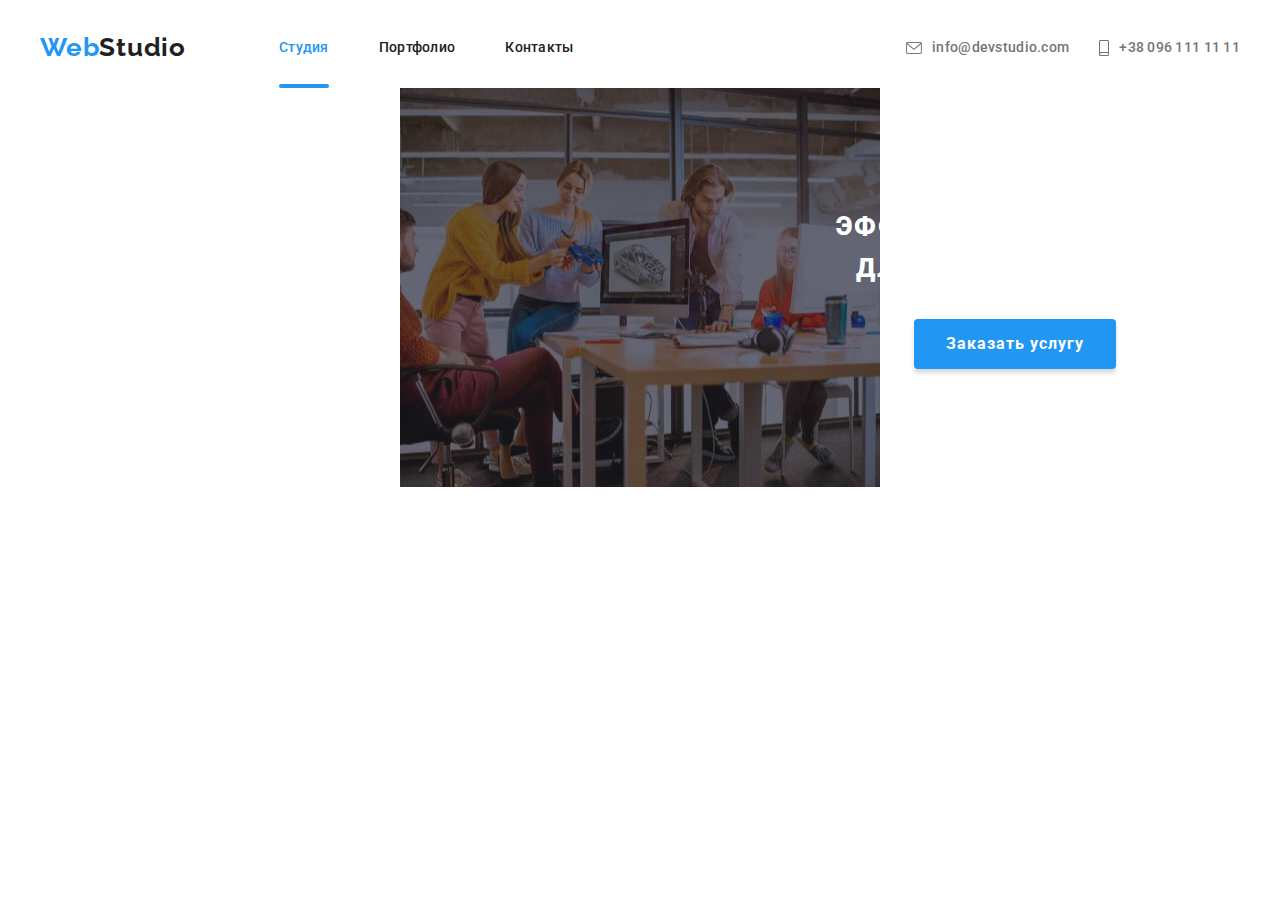
==== index.html @ 730160f0 "Add mobile hero" ====
<!DOCTYPE html>
<html lang="ru">
<head>
    <meta charset="UTF-8">
    <meta http-equiv="X-UA-Compatible" content="IE=edge">
    <meta name="viewport" content="width=device-width, initial-scale=1.0">
    <title>Document</title>
    <link rel="preconnect" href="https://fonts.googleapis.com">
    <link rel="preconnect" href="https://fonts.gstatic.com" crossorigin>
    <link href="https://fonts.googleapis.com/css2?family=Raleway:wght@700&family=Roboto:wght@400;500;700;900&display=swap"
        rel="stylesheet">
    <link rel="stylesheet" href="https://cdnjs.cloudflare.com/ajax/libs/modern-normalize/1.1.0/modern-normalize.min.css"
        integrity="sha512-wpPYUAdjBVSE4KJnH1VR1HeZfpl1ub8YT/NKx4PuQ5NmX2tKuGu6U/JRp5y+Y8XG2tV+wKQpNHVUX03MfMFn9Q=="
        crossorigin="anonymous" referrerpolicy="no-referrer" />
        <link rel="stylesheet" href="./css/main.min.css">
</head>
<body>
    <header class="heading">
        <div class="container heading__container">
            <nav class="navigation">
                <a class="logo heading__logo link" href="">Web<span class="title-logo-color">Studio</span></a>
                <ul class="menu list">
                    <li class="menu__item">
                        <a class="menu__link current link" href="./index.html">Студия</a>
                    </li>
                    <li class="menu__item">
                        <a class="menu__link link" href="./portfolio.html">Портфолио</a>
                    </li>
                    <li class="menu__item">
                        <a class="menu__link link" href="">Контакты</a>
                    </li>
                </ul>
            </nav>
            <button class="mobile-mune-btn" type="button" data-menu-open>
                <svg class="mobile-menu-btn__icon" width="40" height="40">
                    <use href="./images/icons.svg#burger-menu-icon"></use>
                </svg>
            </button>
            <ul class="contact-header list">
                <li class="contact-header__item">
                    <a class="contact-header__link link"
                        href="mailto:info@devstudio.com">
                        <svg class="contact-header__icon-envelope">
                            <use href="./images/icons.svg#envelope"></use>
                        </svg>
                        info@devstudio.com</a></li>
                <li class="contact-header__item">
                    <a class="contact-header__link link" href="tel:+380961111111">
                        <svg class="contact-header__icon-smartphone">
                            <use href="./images/icons.svg#smartphone"></use>
                        </svg>
                        +38 096 111 11 11</a>
                </li>
            </ul>
        </div>
        <div class="mobile-menu" data-menu>
            <div class="container mobile-menu__container">
                <button class="mobile-menu__close-btn" type="button" data-menu-close>
                    <svg class="mobile-menu__close-icon" width="40" height="40">
                        <use href="./images/icons.svg#close-menu-icon"></use>
                    </svg>
                </button>
                <ul class="mobile-navigation list">
                    <li class="mobile-navigation__item">
                        <a class="mobile-navigation__link current link" href="./index.html">Студия</a></li>
                    <li class="mobile-navigation__item">
                        <a class="mobile-navigation__link link" href="./portfolio.html">Портфолио</a></li>
                    <li class="mobile-navigation__item">
                        <a class="mobile-navigation__link link" href="">Контакты</a></li>
                </ul>
                <ul class="mobile-menu-contact list">
                    <li class="mobile-menu-contact__item">
                        <a class="mobile-menu-contact__tel link" href="">+38 096 111 11 11</a></li>
                    <li class="mobile-menu-contact__item">
                        <a class="mobile-menu-contact__mail link" href="">info@devstudio.com</a></li>
                </ul>
                <ul class="mobile-menu-social list">
                    <li class="mobile-menu-social__item">
                        <a class="mobile-menu-social__link link" href="">Instagram</a></li>
                    <li class="mobile-menu-social__item">
                        <a class="mobile-menu-social__link link" href="">Twitter</a></li>
                    <li class="mobile-menu-social__item">
                        <a class="mobile-menu-social__link link" href="">Facebook</a></li>
                    <li class="mobile-menu-social__item">
                        <a class="mobile-menu-social__link link" href="">LinkedIn</a></li>
                </ul>
            </div>
        </div>
    </header>
    <main>
        <section class="hero section">
            <div class="container">
                <h1 class="hero-title">Эффективные решения<br> для вашего бизнеса</h1>
                <button class="modal-btn hero__modal-btn" type="button" data-modal-open>Заказать услугу</button>
            </div>
        </section>
        <!-- <section class="about section">
            <div class="container">
                <ul class="about-list list">
                    <li class="about-list__item">
                        <div class="about-list__container">
                            <svg class="about-list__icon" width="70" height="70">
                            <use href="./images/icons.svg#antenna"></use>
                        </svg>
                    </div>
                        <h3 class="about-list__title">Внимание к деталям</h3>
                        <p class="about-list__description">Идейные соображения, а также начало повседневной работы по формированию
                            позиции.</p>
                    </li>
                    <li class="about-list__item">
                        <div class="about-list__container">
                            <svg class="about-list__icon" width="70" height="70">
                                <use href="./images/icons.svg#clock"></use>
                            </svg>
                        </div>
                        <h3 class="about-list__title">Пунктуальность</h3>
                        <p class="about-list__description">Задача организации, в особенности же рамки и место обучения кадров влечет за
                            собой.</p>
                    </li>
                    <li class="about-list__item">
                        <div class="about-list__container">
                            <svg class="about-list__icon" width="70" height="70">
                                <use href="./images/icons.svg#diagram"></use>
                            </svg>
                        </div>
                        <h3 class="about-list__title">Планирование</h3>
                        <p class="about-list__description">Равным образом консультация с широким активом в значительной степени
                            обуславливает.</p>
                    </li>
                    <li class="about-list__item">
                        <div class="about-list__container">
                            <svg class="about-list__icon" width="70" height="70">
                            <use href="./images/icons.svg#astronaut"></use>
                        </svg>
                    </div>
                        <h3 class="about-list__title">Современные технологии</h3>
                        <p class="about-list__description">Значимость этих проблем настолько очевидна, что реализация плановых заданий.
                        </p>
                    </li>
                </ul>
            </div>
        </section> -->
        <!-- <section class="specificity section">
            <div class="container">
                <h2 class="specificity-title">Чем мы занимаемся</h2>
                <ul class="specificity-list list">
                    <li class="specificity-card"><img class="specificity-photo" src="./images/work-img-1.jpg"
                            alt="Сотрудник печатает на клавиатуре" width="370" height="294">
                        <p class="specificity-description">Десктопные приложения</p>
                        </li>
                    <li class="specificity-card"><img class="specificity-photo" src="./images/work-img-2.jpg"
                            alt="Сотрудник работает на ноутбуке" width="370" height="294">
                        <p class="specificity-description">Десктопные приложения</p>
                        </li>
                    <li class="specificity-card"><img class="specificity-photo" src="./images/work-img-3.jpg"
                            alt="Сотрудник работает на планшете" width="370" height="294">
                        <p class="specificity-description">Десктопные приложения</p>
                        </li>
                </ul>
            </div>
        </section> -->
        <!-- <section class="team section">
            <div class="container">
                <h2 class="team-title">Наша команда</h2>
                <ul class="team-list list">
                    <li class="team-card">
                        <img class="team-list-photo" src="./images/worker-img-1.jpg" alt="Фото продукт-дизайнера" width="270"
                            height="260">
                        <div class="team-card-wrapper">
                            <h3 class="team-list-worker">Игорь Демьяненко</h3>
                            <p class="team-list-position" lang="en">Product Designer</p>
                            <ul class="social-list list">
                                <li class="social-item">
                                    <a class="social-list-link social-icons" href="">
                                        <svg width="20" height="20">
                                            <use href="./images/icons.svg#instagram"></use>
                                        </svg>
                                    </a>
                                </li>
                                <li class="social-item">
                                    <a class="social-list-link social-icons" href="">
                                        <svg width="20" height="20">
                                            <use href="./images/icons.svg#twitter"></use>
                                        </svg>
                                    </a>
                                </li>
                                <li class="social-item">
                                    <a class="social-list-link social-icons" href="">
                                        <svg width="20" height="20">
                                            <use href="./images/icons.svg#facebook"></use>
                                        </svg>
                                    </a>
                                </li>
                                <li class="social-item">
                                    <a class="social-list-link social-icons" href="">
                                        <svg width="20" height="20">
                                            <use href="./images/icons.svg#linkedin"></use>
                                        </svg>
                                    </a>
                                </li>
                            </ul>
                        </div>
                    </li>
                    <li class="team-card">
                        <img class="team-list-photo" src="./images/worker-img-2.jpg" alt="Фото фронтент-разработчика" width="270"
                            height="260">
                        <div class="team-card-wrapper">
                            <h3 class="team-list-worker">Ольга Репина</h3>
                            <p class="team-list-position" lang="en">Frontend Developer</p>
                            <ul class="social-list list">
                                <li class="social-item">
                                    <a class="social-list-link social-icons" href="">
                                        <svg width="20" height="20">
                                            <use href="./images/icons.svg#instagram"></use>
                                        </svg>
                                    </a>
                                </li>
                                <li class="social-item">
                                    <a class="social-list-link social-icons" href="">
                                        <svg width="20" height="20">
                                            <use href="./images/icons.svg#twitter"></use>
                                        </svg>
                                    </a>
                                </li>
                                <li class="social-item">
                                    <a class="social-list-link social-icons" href="">
                                        <svg width="20" height="20">
                                            <use href="./images/icons.svg#facebook"></use>
                                        </svg>
                                    </a>
                                </li>
                                <li class="social-item">
                                    <a class="social-list-link social-icons" href="">
                                        <svg width="20" height="20">
                                            <use href="./images/icons.svg#linkedin"></use>
                                        </svg>
                                    </a>
                                </li>
                            </ul>
                        </div>
                    </li>
                    <li class="team-card">
                        <img class="team-list-photo" src="./images/worker-img-3.jpg" alt="Фото маркетолога" width="270" height="260">
                        <div class="team-card-wrapper">
                            <h3 class="team-list-worker">Николай Тарасов</h3>
                            <p class="team-list-position" lang="en">Marketing</p>
                            <ul class="social-list list">
                                <li class="social-item">
                                    <a class="social-list-link social-icons" href="">
                                        <svg width="20" height="20">
                                            <use href="./images/icons.svg#instagram"></use>
                                        </svg>
                                    </a>
                                </li>
                                <li class="social-item">
                                    <a class="social-list-link social-icons" href="">
                                        <svg width="20" height="20">
                                            <use href="./images/icons.svg#twitter"></use>
                                        </svg>
                                    </a>
                                </li>
                                <li class="social-item">
                                    <a class="social-list-link social-icons" href="">
                                        <svg width="20" height="20">
                                            <use href="./images/icons.svg#facebook"></use>
                                        </svg>
                                    </a>
                                </li>
                                <li class="social-item">
                                    <a class="social-list-link social-icons" href="">
                                        <svg width="20" height="20">
                                            <use href="./images/icons.svg#linkedin"></use>
                                        </svg>
                                    </a>
                                </li>
                            </ul>
                        </div>
                    </li>
                    <li class="team-card">
                        <img class="team-list-photo" src="./images/worker-img-4.jpg" alt="Фото дизайнера" width="270" height="260">
                        <div class="team-card-wrapper">
                            <h3 class="team-list-worker">Михаил Ермаков</h3>
                            <p class="team-list-position" lang="en">UI Designer</p>
                            <ul class="social-list list">
                                <li class="social-item">
                                    <a class="social-list-link social-icons" href="">
                                        <svg width="20" height="20">
                                            <use href="./images/icons.svg#instagram"></use>
                                        </svg>
                                    </a>
                                </li>
                                <li class="social-item">
                                    <a class="social-list-link social-icons" href="">
                                        <svg width="20" height="20">
                                            <use href="./images/icons.svg#twitter"></use>
                                        </svg>
                                    </a>
                                </li>
                                <li class="social-item">
                                    <a class="social-list-link social-icons" href="">
                                        <svg width="20" height="20">
                                            <use href="./images/icons.svg#facebook"></use>
                                        </svg>
                                    </a>
                                </li>
                                <li class="social-item">
                                    <a class="social-list-link social-icons" href="">
                                        <svg width="20" height="20">
                                            <use href="./images/icons.svg#linkedin"></use>
                                        </svg>
                                    </a>
                                </li>
                            </ul>
                        </div>
                    </li>
                </ul>                           
            </div>
        </section> -->
        <!-- <section class="clients section">
            <div class="container">
                <h2 class="clients-title">Постоянные клиенты</h2>
                <ul class="clients-list list">
                    <li class="clients-item">
                        <a class="clients-list-link" href="">
                            <svg width="106" height="60">
                                <use href="./images/icons.svg#logo-1"></use>
                            </svg>
                        </a>
                    </li>
                    <li class="clients-item">
                        <a class="clients-list-link" href="">
                            <svg width="106" height="60">
                                <use href="./images/icons.svg#logo-2"></use>
                            </svg>
                        </a>
                    </li>
                    <li class="clients-item">
                        <a class="clients-list-link" href="">
                            <svg width="106" height="60">
                                <use href="./images/icons.svg#logo-3"></use>
                            </svg>
                        </a>
                    </li>
                    <li class="clients-item">
                        <a class="clients-list-link" href="">
                            <svg width="106" height="60">
                                <use href="./images/icons.svg#logo-4"></use>
                            </svg>
                        </a>
                    </li>
                    <li class="clients-item">
                        <a class="clients-list-link" href="">
                            <svg width="106" height="60">
                                <use href="./images/icons.svg#logo-5"></use>
                            </svg>
                        </a>
                    </li>
                    <li class="clients-item">
                        <a class="clients-list-link" href="">
                            <svg width="106" height="60">
                                <use href="./images/icons.svg#logo-6"></use>
                            </svg>
                        </a>
                    </li>
                </ul>
            </div>
        </section> -->
    </main>
    <!-- <footer class="bottom">
        <div class="container-bottom container">
            <div class="container-left">
                <a class="bottom-logo logo link" href="">Web<span class="bottom-logo-color">Studio</span></a>
                <address class="bottom-contact">
                    <ul class="bottom-contact-list list">
                        <li class="bottom-contact-item">
                            <a class="bottom-contact-list-address link" href="">г. Киев, пр-т Леси Украинки, 26</a>
                        </li>
                        <li class="bottom-contact-item">
                            <a class="bottom-contact-list-link link" href="mailto:info@example.com">info@example.com</a>
                        </li>
                        <li class="bottom-contact-item">
                            <a class="bottom-contact-list-link link" href="tel:+380991111111">+38 099 111 11 11</a>
                        </li>
                    </ul>
                </address>
            </div>
            <div class="container-join">
                <p class="bottom-title">присоединяйтесь</p>
                <ul class="bottom-social-list list">
                    <li class="bottom-social-item">
                        <a class="bottom-social-list-link social-icons" href="">
                            <svg width="20" height="20">
                                <use href="./images/icons.svg#instagram"></use>
                            </svg>
                        </a>
                    </li>
                    <li class="bottom-social-item">
                        <a class="bottom-social-list-link social-icons" href="">
                            <svg width="20" height="20">
                                <use href="./images/icons.svg#twitter"></use>
                            </svg>
                        </a>
                    </li>
                    <li class="bottom-social-item">
                        <a class="bottom-social-list-link social-icons" href="">
                            <svg width="20" height="20">
                                <use href="./images/icons.svg#facebook"></use>
                            </svg>
                        </a>
                    </li>
                    <li class="bottom-social-item">
                        <a class="bottom-social-list-link social-icons" href="">
                            <svg width="20" height="20">
                                <use href="./images/icons.svg#linkedin"></use>
                            </svg>
                        </a>
                    </li>
                </ul>
            </div>
            <form class="subscription-form">
                <p class="subscription-title">подпишитесь на рассылку</p>
                <div class="subscription-container">
                    <label for="mail">
                        <input class="subscription-form-input" name="email" placeholder="E-mail" type="email" id="mail">
                    </label>
                    <button class="subscription-form-submit modal-btn" type="submit">Подписаться
                        <svg class="subscription-form-icon" width="24" height="24">
                            <use href="./images/icons.svg#icon-send"></use>
                        </svg>
                    </button>
                </div>
            </form>
        </div>
    </footer> -->
    <div class="backdrop is-hidden" data-modal>
        <div class="modal">
            <button type="button" class="modal-close-btn" data-modal-close>
                <svg class="modal-close-icon" width="18" height="18">
                    <use href="./images/icons.svg#close-icon"></use>
                </svg>
            </button>
            <form class="contact-form">
                <b class="contact-form-title">Оставьте свои данные, мы вам перезвоним</b>
                <label class="contact-form-field" for="name">Имя</label>
                <div class="contact-form-inpunt-wrapper">
                    <input name="user_name" class="contact-form-inpunt" id="name" type="text">
                    <svg class="contact-form-icon" width="18" height="18">
                        <use href="./images/icons.svg#icon-person"></use>
                    </svg>
                </div>
                <label class="contact-form-field" for="tel">Телефон</label>
                <div class="contact-form-inpunt-wrapper">
                    <input name="user_phone" class="contact-form-inpunt" type="tel" id="tel">
                    <svg class="contact-form-icon" width="18" height="18">
                        <use href="./images/icons.svg#icon-phone"></use>
                    </svg>
                </div>
                <label class="contact-form-field" for="user-mail">Почта</label>
                <div class="contact-form-inpunt-wrapper">
                    <input name="mail" class="contact-form-inpunt" type="email" id="user-mail">
                    <svg class="contact-form-icon" width="18" height="18">
                        <use href="./images/icons.svg#icon-email"></use>
                    </svg>
                </div>
                <label class="contact-form-field" for="message">Комментарий</label>
                <textarea name="user_message" class="contact-form-message" id="message" placeholder="Введите текст"></textarea>
                <div class="contact-form-checkbox-wrapper">
                    <input name="accept-policy" class="contact-form-checkbox" id="checkbox-policy" type="checkbox" required>
                    <label class="contact-form-checkbox-label" for="checkbox-policy">Соглашаюсь с рассылкой и принимаю&nbsp;
                        <a class="contact-form-policy " href="">Условия договора</a>
                    </label>
                </div>
                <button class="contact-form-submit modal-btn" type="submit">Отправить</button>
            </form>
        </div>
    </div>
    <script src="./js/modal.js"></script>
    <script src="./js/menu.js"></script>
</body>
</html>
---- css/main.min.css ----
:root{--primary-font-family: "Roboto", sans-serif;--secondary-font-family: "Raleway", sans-serif;--primary-accent-color: #2196f3;--primary-text-color: #212121;--secondary-text-color: #757575;--primary-background-color: #2f303a;--secondary-background-color: #f5f4fa;--secondary-accent-color: #ffffff;--primery-icon-coplor: #afb1b8}.visually-hidden{position:absolute;width:1px;height:1px;margin:-1px;border:0;padding:0;white-space:nowrap;clip-path:inset(100%);clip:rect(0 0 0 0);overflow:hidden}body{font-family:var(--primary-font-family);color:var(--primary-text-color)}h1,h2,h3,p{margin-top:0;margin-bottom:0}ul{margin-top:0;margin-bottom:0;padding-left:0}img{display:block;max-width:100%;height:auto}.list{list-style:none}.link{text-decoration:none}.container{padding-left:15px;padding-right:15px}@media screen and (min-width: 480px){.container{width:480px;margin-left:auto;margin-right:auto}}@media screen and (min-width: 768px){.container{width:768px}}@media screen and (min-width: 1200px){.container{width:1200px}}.logo{font-family:var(--secondary-font-family);font-weight:700;letter-spacing:0.03em;color:var(--primary-accent-color)}.menu__link.current{color:var(--primary-accent-color)}.menu__link.current::after{position:absolute;left:0;bottom:0;content:"";width:100%;height:4px;background-color:var(--primary-accent-color);border-radius:2px}.modal-btn{min-width:200px;font-family:inherit;font-weight:700;font-size:16px;line-height:1.87;letter-spacing:0.06em;color:var(--secondary-accent-color);background:var(--primary-accent-color);box-shadow:0px 4px 4px rgba(0,0,0,0.15);border-radius:4px;border:none;cursor:pointer;transition:background 250ms cubic-bezier(0.4, 0, 0.2, 1)}.modal-btn:hover,.modal-btn:focus{background:#188ce8}.social-icons{display:flex;align-items:center;justify-content:center;width:44px;height:44px;border-radius:50%}.backdrop{position:fixed;top:0;left:0;width:100vw;height:100vh;background-color:rgba(0,0,0,0.2);transition:opacity 250ms cubic-bezier(0.4, 0, 0.2, 1),visibility 250ms cubic-bezier(0.4, 0, 0.2, 1)}.backdrop.is-hidden{opacity:0;visibility:hidden;pointer-events:none}.modal{position:absolute;top:50%;left:50%;transform:translate(-50%, -50%);width:528px;height:581px;background-color:var(--secondary-accent-color)}.modal-close-btn{position:absolute;top:8px;right:8px;display:flex;justify-content:center;align-items:center;width:30px;height:30px;border-radius:50%;border:1px solid rgba(0,0,0,0.1);background-color:transparent;padding:0;cursor:pointer;transition:fill 250ms cubic-bezier(0.4, 0, 0.2, 1)}.modal-close-btn:hover,.modal-close-btn:focus{fill:var(--primary-accent-color)}.modal{padding:40px}.contact-form{display:flex;flex-direction:column}.contact-form-title{margin-bottom:12px;font-weight:700;font-size:20px;line-height:1.15;text-align:center;letter-spacing:0.03em}.contact-form-field{margin-bottom:4px;font-size:12px;line-height:1.17;letter-spacing:0.01em;color:var(--secondary-text-color)}.contact-form-inpunt-wrapper{position:relative;margin-bottom:10px}.contact-form-inpunt{height:40px;width:100%;padding:12px 16px 12px 42px;border:1px solid rgba(33,33,33,0.2);border-radius:4px;transition:border-color 250ms cubic-bezier(0.4, 0, 0.2, 1)}.contact-form-inpunt:focus{outline:none;border-color:var(--primary-accent-color)}.contact-form-icon{position:absolute;top:50%;left:12px;transform:translateY(-50%);transition:fill 250ms cubic-bezier(0.4, 0, 0.2, 1)}.contact-form-inpunt:focus+.contact-form-icon{fill:var(--primary-accent-color)}.contact-form-message{width:100%;height:120px;padding:12px 16px;margin-bottom:20px;border:1px solid rgba(33,33,33,0.2);border-radius:4px;resize:none;transition:border-color 250ms cubic-bezier(0.4, 0, 0.2, 1)}.contact-form-message:focus{outline:none;border-color:var(--primary-accent-color)}.contact-form-message::placeholder{font-weight:400;font-size:14px;line-height:1.14;letter-spacing:0.01em;color:rgba(117,117,117,0.5)}.contact-form-checkbox{position:absolute;width:1px;height:1px;margin:-1px;border:0;padding:0;white-space:nowrap;clip-path:inset(100%);clip:rect(0 0 0 0);overflow:hidden}.contact-form-checkbox-label{display:flex;align-items:center;justify-content:center;font-weight:400;font-size:14px;line-height:1.71;letter-spacing:0.03em;color:var(--secondary-text-color);cursor:pointer}.contact-form-checkbox-label::before{display:inline-block;content:'';width:16px;height:15px;border:2px solid var(--primary-text-color);border-radius:2px;margin-right:8px;cursor:pointer}.contact-form-checkbox:checked+.contact-form-checkbox-label::before{background-image:url("../images/icon-check.svg");background-color:var(--primary-accent-color);background-size:contain;border:2px solid var(--primary-accent-color)}.contact-form-checkbox:focus+.contact-form-checkbox-label::before{outline:1px solid var(--primary-text-color)}.contact-form-checkbox-wrapper{margin-bottom:30px}.contact-form-submit{padding:10px 56px;margin:0 auto}.contact-form-policy{color:var(--primary-accent-color)}@media screen and (max-width: 767px){.mobile-menu{position:absolute;top:0;left:0;background-color:#FFFFFF;width:100%;height:100vh;overflow:auto;opacity:0;visibility:hidden;pointer-events:none;transition:opacity 250ms cubic-bezier(0.4, 0, 0.2, 1),visibility 250ms cubic-bezier(0.4, 0, 0.2, 1)}.mobile-menu.is-open{opacity:1;visibility:visible;pointer-events:auto}.mobile-menu__container{position:relative;display:flex;flex-direction:column;height:100vh;padding-top:48px;padding-bottom:48px;padding-left:40px}.mobile-menu__close-btn{position:absolute;top:10px;right:15px;background-color:transparent;border:none;padding:0;line-height:0;fill:#000000;transition:fill 250ms cubic-bezier(0.4, 0, 0.2, 1)}.mobile-menu__close-btn:hover,.mobile-menu__close-btn:focus{fill:var(--primary-accent-color)}.mobile-navigation{margin-bottom:auto}.mobile-navigation__item:not(:last-child){margin-bottom:32px}.mobile-navigation__link{font-weight:500;font-size:40px;line-height:1.18;letter-spacing:0.02em;color:var(--primary-text-color);transition:color 250ms cubic-bezier(0.4, 0, 0.2, 1)}.mobile-navigation__link.current{color:var(--primary-accent-color)}.mobile-menu-contact{margin-bottom:64px}.mobile-menu-contact__item:not(:last-child){margin-bottom:32px}.mobile-menu-contact__tel{font-weight:500;font-size:34px;line-height:1.18;letter-spacing:0.02em;color:var(--secondary-text-color);transition:color 250ms cubic-bezier(0.4, 0, 0.2, 1);color:var(--primary-accent-color)}.mobile-menu-contact__mail{font-weight:500;font-size:24px;line-height:1.17;letter-spacing:0.02em;color:var(--secondary-text-color);transition:color 250ms cubic-bezier(0.4, 0, 0.2, 1)}.mobile-menu-social{display:flex;flex-wrap:wrap}.mobile-menu-social__item:not(:last-child){padding-right:10px;border-right:1px solid rgba(33,33,33,0.2)}.mobile-menu-social__item:not(:first-child){padding-left:10px}.mobile-menu-social__link{font-weight:500;font-size:18px;line-height:1.2;letter-spacing:0.02em;color:var(--primary-accent-color)}}.heading__logo{display:block;padding-top:16px;padding-bottom:16px;font-size:24px;line-height:1.17}.title-logo-color{color:var(--primary-text-color)}@media screen and (max-width: 767px){.heading{position:relative}.heading__container{display:flex;justify-content:space-between;align-items:center}.menu{display:none}.contact-header{display:none}.mobile-mune-btn{background-color:transparent;border:none;padding:0;line-height:0;fill:#000000;transition:fill 250ms cubic-bezier(0.4, 0, 0.2, 1)}.mobile-mune-btn:hover,.mobile-mune-btn:focus{fill:var(--primary-accent-color)}}@media screen and (min-width: 768px){.mobile-mune-btn{display:none}.mobile-menu{display:none}.heading__logo{padding-top:26px;padding-bottom:26px;margin-right:88px}.heading__container{display:flex;align-items:center}.navigation{display:flex;margin-right:auto}.menu{display:flex;align-items:center}.menu__item:not(:last-child){margin-right:50px}.menu__link{display:block;position:relative;padding-top:32px;padding-bottom:32px;font-weight:500;font-size:14px;line-height:1.14;letter-spacing:0.02em;color:var(--primary-text-color);transition:color 250ms cubic-bezier(0.4, 0, 0.2, 1)}.contact-header__link{display:flex;align-items:center;font-weight:500;font-size:12px;line-height:1.17;letter-spacing:0.02em;color:var(--secondary-text-color);transition:color 250ms cubic-bezier(0.4, 0, 0.2, 1)}.contact-header__icon-envelope{width:14px;height:10px;fill:currentColor;margin-right:8px}.contact-header__icon-smartphone{width:10px;height:14px;fill:currentColor;margin-right:8px}}@media screen and (min-width: 768px) and (max-width: 1199px){.contact-header__item:not(:last-child){margin-bottom:10px}}@media screen and (min-width: 1200px){.heading__logo{padding-top:24px;padding-bottom:24px;margin-right:93px;font-size:26px;line-height:1.19}.menu__link:focus,.menu__link:hover{color:var(--primary-accent-color)}.contact-header{display:flex}.contact-header__item:not(:last-child){margin-right:30px}.contact-header__link{font-weight:500;font-size:14px;line-height:1.14;letter-spacing:0.02em;color:var(--secondary-text-color);transition:color 250ms cubic-bezier(0.4, 0, 0.2, 1)}.contact-header__link:focus,.contact-header__link:hover{color:var(--primary-accent-color)}.contact-header__icon-envelope{width:16px;height:12px;fill:currentColor;margin-right:10px}.contact-header__icon-smartphone{height:16px;fill:currentColor;margin-right:10px}}.hero{max-width:480px;max-height:480px;margin-left:auto;margin-right:auto;text-align:center;padding-top:118px;padding-bottom:118px;background-image:linear-gradient(rgba(47,48,58,0.4), rgba(47,48,58,0.4)),url(/images/background-hero-mobile-Img.jpg);background-size:cover;background-position:center;background-color:#c4c4c4}.hero-title{margin-bottom:30px;font-weight:900;font-size:26px;line-height:1.6;letter-spacing:0.06em;text-transform:uppercase;color:var(--secondary-accent-color)}.hero__modal-btn{justify-content:center;padding:10px 32px}.about-list{display:flex;flex-wrap:wrap}.about-list__item{width:270px}.about-list__item:not(:nth-child(4n)){margin-right:30px}.about-list__container{display:flex;justify-content:center;align-items:center;width:270px;height:120px;margin-bottom:30px;background:var(--secondary-background-color)}.about-list__title{margin-bottom:10px;font-weight:700;font-size:14px;line-height:1.14;letter-spacing:0.03em;text-transform:uppercase}.about-list__description{font-size:14px;line-height:1.71;letter-spacing:0.03em;color:var(--secondary-text-color)}.specificity{padding-top:0px}.specificity-title{margin-bottom:50px;font-weight:700;font-size:36px;line-height:1.17;text-align:center;letter-spacing:0.03em}.specificity-list{display:flex;flex-wrap:wrap}.specificity-card{width:370px;position:relative}.specificity-card:not(:nth-child(3n)){margin-right:30px}.specificity-description{display:flex;position:absolute;bottom:0;color:var(--secondary-accent-color);font-weight:700;font-size:14px;line-height:1.14;letter-spacing:0.03em;text-transform:uppercase;background:rgba(47,48,58,0.8);width:100%;height:70px;align-items:center;justify-content:center}.team{background:var(--secondary-background-color)}.team-title{margin-bottom:50px;font-weight:700;font-size:36px;line-height:1.17;text-align:center;letter-spacing:0.03em}.team-card{background:var(--secondary-accent-color);box-shadow:0px 1px 3px rgba(0,0,0,0.12),0px 1px 1px rgba(0,0,0,0.14),0px 2px 1px rgba(0,0,0,0.2);border-radius:0px 0px 4px 4px;text-align:center}.team-card:not(:nth-child(4n)){margin-right:30px}.team-list{display:flex;flex-wrap:wrap}.team-card-wrapper{padding-top:30px;padding-bottom:30px;padding-left:32px;padding-right:32px}.team-list-worker{margin-bottom:10px;font-weight:500;font-size:16px;line-height:1.19;letter-spacing:0.03em}.team-list-position{margin-bottom:16px;font-size:16px;line-height:1.19;letter-spacing:0.03em;color:var(--secondary-text-color)}.social-list{display:flex;justify-content:space-between}.social-list-link{fill:var(--primery-icon-coplor);transition:fill 250ms cubic-bezier(0.4, 0, 0.2, 1),background-color 250ms cubic-bezier(0.4, 0, 0.2, 1)}.social-list-link:hover,.social-list-link:focus{fill:var(--secondary-accent-color);background-color:var(--primary-accent-color)}.clients-title{margin-bottom:50px;font-weight:700;font-size:36px;line-height:1.17;text-align:center;letter-spacing:0.03em}.clients-list{display:flex;flex-wrap:wrap}.clients-item:not(:nth-child(6n)){margin-right:30px}.clients-list-link{display:flex;align-items:center;justify-content:center;fill:var(--primery-icon-coplor);width:170px;height:92px;border:1px solid var(--primery-icon-coplor);box-sizing:border-box;border-radius:4px;transition:fill 250ms cubic-bezier(0.4, 0, 0.2, 1),border 250ms cubic-bezier(0.4, 0, 0.2, 1)}.clients-list-link:hover,.clients-list-link:focus{fill:var(--primary-accent-color);border:1px solid var(--primary-accent-color)}.bottom{padding-top:60px;padding-bottom:60px;background:var(--primary-background-color)}.bottom-logo{display:inline-block;margin-bottom:20px}.bottom-logo-color{color:var(--secondary-accent-color)}.bottom-contact-item:not(:last-child){margin-bottom:9px}.bottom-contact-list-address{font-style:normal;font-size:14px;line-height:1.71;letter-spacing:0.03em;color:var(--secondary-accent-color);transition:color 250ms cubic-bezier(0.4, 0, 0.2, 1)}.bottom-contact-list-address:hover,.bottom-contact-list-address:focus{color:var(--primary-accent-color)}.bottom-contact-list-link{font-style:normal;font-size:14px;line-height:1.71;letter-spacing:0.03em;color:rgba(255,255,255,0.6);transition:color 250ms cubic-bezier(0.4, 0, 0.2, 1)}.bottom-contact-list-link:hover,.bottom-contact-list-link:focus{color:var(--primary-accent-color)}.container-left{margin-right:70px}.container-join{margin-right:auto}.container-bottom{display:flex;align-items:baseline}.bottom-title{margin-bottom:20px;font-weight:700;font-size:14px;line-height:16px;letter-spacing:0.03em;text-transform:uppercase;color:var(--secondary-accent-color)}.bottom-social-list{display:flex}.bottom-social-list-link{fill:var(--secondary-accent-color);background:rgba(255,255,255,0.1);transition:background-color 250ms cubic-bezier(0.4, 0, 0.2, 1)}.bottom-social-list-link:hover,.bottom-social-list-link:focus{background-color:var(--primary-accent-color)}.bottom-social-item:not(:nth-child(4n)){margin-right:10px}.subscription-title{margin-bottom:20px;font-weight:700;font-size:14px;line-height:16px;letter-spacing:0.03em;text-transform:uppercase;color:var(--secondary-accent-color)}.subscription-container{display:flex}.subscription-form-submit{display:flex;align-items:center;justify-content:space-between;padding:10px 28px 10px 29px}.subscription-form-input{width:358px;height:50px;margin-right:12px;padding:15px 16px;background-color:transparent;border:1px solid rgba(255,255,255,0.3);border-radius:4px;color:var(--secondary-accent-color);transition:border-color 250ms cubic-bezier(0.4, 0, 0.2, 1)}.subscription-form-input:focus{outline:none;border-color:var(--primary-accent-color)}.subscription-form-input::placeholder{font-weight:400;font-size:16px;line-height:1, 25;letter-spacing:0.03em;color:rgba(255,255,255,0.6)}.filter-list{display:flex;justify-content:center;margin-bottom:50px}.filter-item:not(:last-child){margin-right:8px}.filter-list-button{padding:6px 22px;background:var(--secondary-background-color);border-radius:4px;font-family:inherit;font-weight:500;font-size:16px;line-height:1.62;text-align:center;letter-spacing:0.03em;color:var(--primary-text-color);border:none;cursor:pointer;transition:background 250ms cubic-bezier(0.4, 0, 0.2, 1),color 250ms cubic-bezier(0.4, 0, 0.2, 1),box-shadow 250ms cubic-bezier(0.4, 0, 0.2, 1)}.filter-list-button:hover,.filter-list-button:focus{background:var(--primary-accent-color);color:var(--secondary-accent-color);box-shadow:0px 3px 1px rgba(0,0,0,0.1),0px 1px 2px rgba(0,0,0,0.08),0px 2px 2px rgba(0,0,0,0.12)}.filter-list-button.first{background:var(--primary-accent-color);color:var(--secondary-accent-color);box-shadow:0px 3px 1px rgba(0,0,0,0.1),0px 1px 2px rgba(0,0,0,0.08),0px 2px 2px rgba(0,0,0,0.12)}.portfolio-list{display:flex;flex-wrap:wrap}.portfolio-item{width:370px;box-sizing:border-box;cursor:pointer}.portfolio-item:not(:nth-child(3n)){margin-right:30px}.portfolio-item:not(:nth-last-child(-n+3)){margin-bottom:30px}.portfolio-link{display:block;transition:box-shadow 250ms cubic-bezier(0.4, 0, 0.2, 1)}.portfolio-link:hover,.portfolio-link:focus{box-shadow:0px 1px 1px rgba(0,0,0,0.12),0px 4px 4px rgba(0,0,0,0.06),1px 4px 6px rgba(0,0,0,0.16)}.portfolio-link-wrapper{position:relative;overflow:hidden}.portfolio-overlay{position:absolute;top:0;width:100%;height:100%;font-size:18px;line-height:1.55;letter-spacing:0.03em;color:var(--secondary-accent-color);background-color:rgba(33,150,243,0.9);text-align:center;padding:63px 24px;overflow:auto;transform:translateY(101%);transition:transform 250ms cubic-bezier(0.4, 0, 0.2, 1)}.portfolio-link:hover .portfolio-overlay,.portfolio-link:focus .portfolio-overlay{transform:translateY(0%)}.portfolio-item-wrapper{background:var(--secondary-accent-color);border:1px solid #eeeeee;border-top:none;padding:20px 24px}.portfolio-list-title{color:var(--primary-text-color);font-weight:700;font-size:18px;line-height:2;letter-spacing:0.06em}.portfolio-list-description{font-size:16px;line-height:1.87;letter-spacing:0.03em;color:var(--secondary-text-color)}
/*# sourceMappingURL=main.min.css.map */
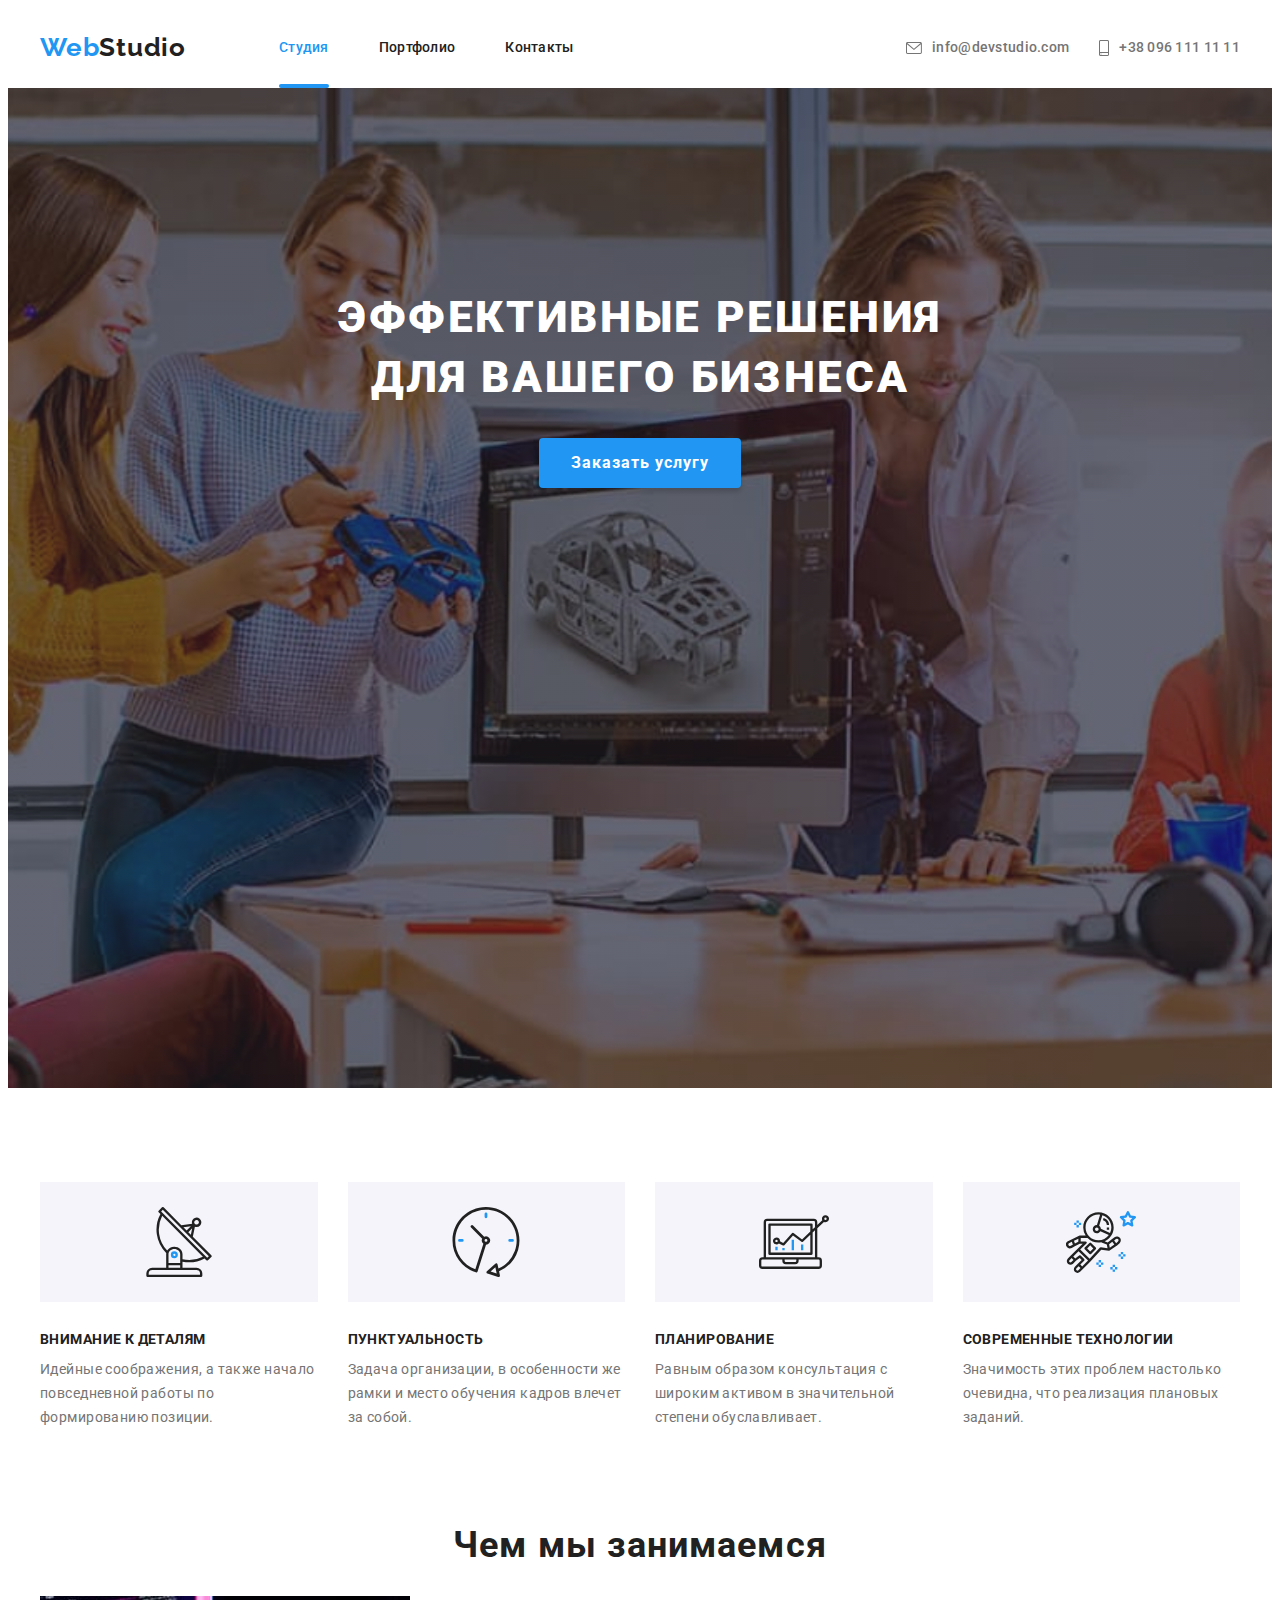
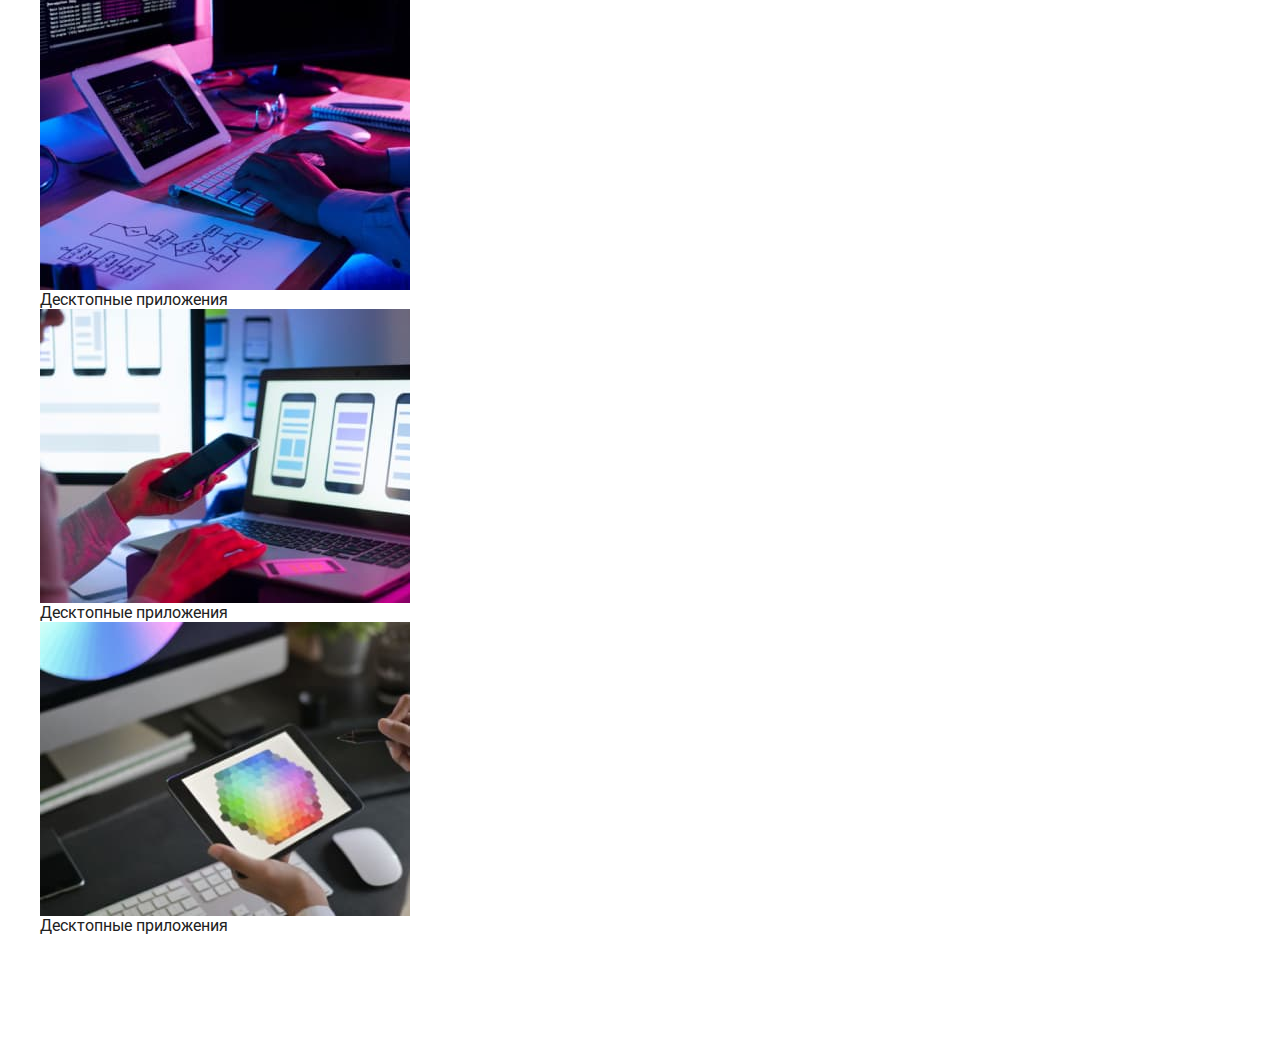
==== commit 39f007c7: "Finish section about" ====
--- a/index.html
+++ b/index.html
@@ -94,7 +94,7 @@
                 <button class="modal-btn hero__modal-btn" type="button" data-modal-open>Заказать услугу</button>
             </div>
         </section>
-        <!-- <section class="about section">
+        <section class="about section">
             <div class="container">
                 <ul class="about-list list">
                     <li class="about-list__item">
@@ -139,26 +139,26 @@
                     </li>
                 </ul>
             </div>
-        </section> -->
-        <!-- <section class="specificity section">
+        </section>
+        <section class="directions section">
             <div class="container">
-                <h2 class="specificity-title">Чем мы занимаемся</h2>
-                <ul class="specificity-list list">
-                    <li class="specificity-card"><img class="specificity-photo" src="./images/work-img-1.jpg"
+                <h2 class="directions__title">Чем мы занимаемся</h2>
+                <ul class="directions-list list">
+                    <li class="directions-list__card"><img class="directions-list__photo" src="./images/work-img-1.jpg"
                             alt="Сотрудник печатает на клавиатуре" width="370" height="294">
-                        <p class="specificity-description">Десктопные приложения</p>
-                        </li>
-                    <li class="specificity-card"><img class="specificity-photo" src="./images/work-img-2.jpg"
+                        <p class="directions-description">Десктопные приложения</p>
+                        </li>
+                    <li class="directions-list__card"><img class="directions-list__photo" src="./images/work-img-2.jpg"
                             alt="Сотрудник работает на ноутбуке" width="370" height="294">
-                        <p class="specificity-description">Десктопные приложения</p>
-                        </li>
-                    <li class="specificity-card"><img class="specificity-photo" src="./images/work-img-3.jpg"
+                        <p class="directions-description">Десктопные приложения</p>
+                        </li>
+                    <li class="directions-list__card"><img class="directions-list__photo" src="./images/work-img-3.jpg"
                             alt="Сотрудник работает на планшете" width="370" height="294">
-                        <p class="specificity-description">Десктопные приложения</p>
-                        </li>
-                </ul>
-            </div>
-        </section> -->
+                        <p class="directions-description">Десктопные приложения</p>
+                        </li>
+                </ul>
+            </div>
+        </section>
         <!-- <section class="team section">
             <div class="container">
                 <h2 class="team-title">Наша команда</h2>
--- a/css/main.min.css
+++ b/css/main.min.css
@@ -1,2 +1,2 @@
-:root{--primary-font-family: "Roboto", sans-serif;--secondary-font-family: "Raleway", sans-serif;--primary-accent-color: #2196f3;--primary-text-color: #212121;--secondary-text-color: #757575;--primary-background-color: #2f303a;--secondary-background-color: #f5f4fa;--secondary-accent-color: #ffffff;--primery-icon-coplor: #afb1b8}.visually-hidden{position:absolute;width:1px;height:1px;margin:-1px;border:0;padding:0;white-space:nowrap;clip-path:inset(100%);clip:rect(0 0 0 0);overflow:hidden}body{font-family:var(--primary-font-family);color:var(--primary-text-color)}h1,h2,h3,p{margin-top:0;margin-bottom:0}ul{margin-top:0;margin-bottom:0;padding-left:0}img{display:block;max-width:100%;height:auto}.list{list-style:none}.link{text-decoration:none}.container{padding-left:15px;padding-right:15px}@media screen and (min-width: 480px){.container{width:480px;margin-left:auto;margin-right:auto}}@media screen and (min-width: 768px){.container{width:768px}}@media screen and (min-width: 1200px){.container{width:1200px}}.logo{font-family:var(--secondary-font-family);font-weight:700;letter-spacing:0.03em;color:var(--primary-accent-color)}.menu__link.current{color:var(--primary-accent-color)}.menu__link.current::after{position:absolute;left:0;bottom:0;content:"";width:100%;height:4px;background-color:var(--primary-accent-color);border-radius:2px}.modal-btn{min-width:200px;font-family:inherit;font-weight:700;font-size:16px;line-height:1.87;letter-spacing:0.06em;color:var(--secondary-accent-color);background:var(--primary-accent-color);box-shadow:0px 4px 4px rgba(0,0,0,0.15);border-radius:4px;border:none;cursor:pointer;transition:background 250ms cubic-bezier(0.4, 0, 0.2, 1)}.modal-btn:hover,.modal-btn:focus{background:#188ce8}.social-icons{display:flex;align-items:center;justify-content:center;width:44px;height:44px;border-radius:50%}.backdrop{position:fixed;top:0;left:0;width:100vw;height:100vh;background-color:rgba(0,0,0,0.2);transition:opacity 250ms cubic-bezier(0.4, 0, 0.2, 1),visibility 250ms cubic-bezier(0.4, 0, 0.2, 1)}.backdrop.is-hidden{opacity:0;visibility:hidden;pointer-events:none}.modal{position:absolute;top:50%;left:50%;transform:translate(-50%, -50%);width:528px;height:581px;background-color:var(--secondary-accent-color)}.modal-close-btn{position:absolute;top:8px;right:8px;display:flex;justify-content:center;align-items:center;width:30px;height:30px;border-radius:50%;border:1px solid rgba(0,0,0,0.1);background-color:transparent;padding:0;cursor:pointer;transition:fill 250ms cubic-bezier(0.4, 0, 0.2, 1)}.modal-close-btn:hover,.modal-close-btn:focus{fill:var(--primary-accent-color)}.modal{padding:40px}.contact-form{display:flex;flex-direction:column}.contact-form-title{margin-bottom:12px;font-weight:700;font-size:20px;line-height:1.15;text-align:center;letter-spacing:0.03em}.contact-form-field{margin-bottom:4px;font-size:12px;line-height:1.17;letter-spacing:0.01em;color:var(--secondary-text-color)}.contact-form-inpunt-wrapper{position:relative;margin-bottom:10px}.contact-form-inpunt{height:40px;width:100%;padding:12px 16px 12px 42px;border:1px solid rgba(33,33,33,0.2);border-radius:4px;transition:border-color 250ms cubic-bezier(0.4, 0, 0.2, 1)}.contact-form-inpunt:focus{outline:none;border-color:var(--primary-accent-color)}.contact-form-icon{position:absolute;top:50%;left:12px;transform:translateY(-50%);transition:fill 250ms cubic-bezier(0.4, 0, 0.2, 1)}.contact-form-inpunt:focus+.contact-form-icon{fill:var(--primary-accent-color)}.contact-form-message{width:100%;height:120px;padding:12px 16px;margin-bottom:20px;border:1px solid rgba(33,33,33,0.2);border-radius:4px;resize:none;transition:border-color 250ms cubic-bezier(0.4, 0, 0.2, 1)}.contact-form-message:focus{outline:none;border-color:var(--primary-accent-color)}.contact-form-message::placeholder{font-weight:400;font-size:14px;line-height:1.14;letter-spacing:0.01em;color:rgba(117,117,117,0.5)}.contact-form-checkbox{position:absolute;width:1px;height:1px;margin:-1px;border:0;padding:0;white-space:nowrap;clip-path:inset(100%);clip:rect(0 0 0 0);overflow:hidden}.contact-form-checkbox-label{display:flex;align-items:center;justify-content:center;font-weight:400;font-size:14px;line-height:1.71;letter-spacing:0.03em;color:var(--secondary-text-color);cursor:pointer}.contact-form-checkbox-label::before{display:inline-block;content:'';width:16px;height:15px;border:2px solid var(--primary-text-color);border-radius:2px;margin-right:8px;cursor:pointer}.contact-form-checkbox:checked+.contact-form-checkbox-label::before{background-image:url("../images/icon-check.svg");background-color:var(--primary-accent-color);background-size:contain;border:2px solid var(--primary-accent-color)}.contact-form-checkbox:focus+.contact-form-checkbox-label::before{outline:1px solid var(--primary-text-color)}.contact-form-checkbox-wrapper{margin-bottom:30px}.contact-form-submit{padding:10px 56px;margin:0 auto}.contact-form-policy{color:var(--primary-accent-color)}@media screen and (max-width: 767px){.mobile-menu{position:absolute;top:0;left:0;background-color:#FFFFFF;width:100%;height:100vh;overflow:auto;opacity:0;visibility:hidden;pointer-events:none;transition:opacity 250ms cubic-bezier(0.4, 0, 0.2, 1),visibility 250ms cubic-bezier(0.4, 0, 0.2, 1)}.mobile-menu.is-open{opacity:1;visibility:visible;pointer-events:auto}.mobile-menu__container{position:relative;display:flex;flex-direction:column;height:100vh;padding-top:48px;padding-bottom:48px;padding-left:40px}.mobile-menu__close-btn{position:absolute;top:10px;right:15px;background-color:transparent;border:none;padding:0;line-height:0;fill:#000000;transition:fill 250ms cubic-bezier(0.4, 0, 0.2, 1)}.mobile-menu__close-btn:hover,.mobile-menu__close-btn:focus{fill:var(--primary-accent-color)}.mobile-navigation{margin-bottom:auto}.mobile-navigation__item:not(:last-child){margin-bottom:32px}.mobile-navigation__link{font-weight:500;font-size:40px;line-height:1.18;letter-spacing:0.02em;color:var(--primary-text-color);transition:color 250ms cubic-bezier(0.4, 0, 0.2, 1)}.mobile-navigation__link.current{color:var(--primary-accent-color)}.mobile-menu-contact{margin-bottom:64px}.mobile-menu-contact__item:not(:last-child){margin-bottom:32px}.mobile-menu-contact__tel{font-weight:500;font-size:34px;line-height:1.18;letter-spacing:0.02em;color:var(--secondary-text-color);transition:color 250ms cubic-bezier(0.4, 0, 0.2, 1);color:var(--primary-accent-color)}.mobile-menu-contact__mail{font-weight:500;font-size:24px;line-height:1.17;letter-spacing:0.02em;color:var(--secondary-text-color);transition:color 250ms cubic-bezier(0.4, 0, 0.2, 1)}.mobile-menu-social{display:flex;flex-wrap:wrap}.mobile-menu-social__item:not(:last-child){padding-right:10px;border-right:1px solid rgba(33,33,33,0.2)}.mobile-menu-social__item:not(:first-child){padding-left:10px}.mobile-menu-social__link{font-weight:500;font-size:18px;line-height:1.2;letter-spacing:0.02em;color:var(--primary-accent-color)}}.heading__logo{display:block;padding-top:16px;padding-bottom:16px;font-size:24px;line-height:1.17}.title-logo-color{color:var(--primary-text-color)}@media screen and (max-width: 767px){.heading{position:relative}.heading__container{display:flex;justify-content:space-between;align-items:center}.menu{display:none}.contact-header{display:none}.mobile-mune-btn{background-color:transparent;border:none;padding:0;line-height:0;fill:#000000;transition:fill 250ms cubic-bezier(0.4, 0, 0.2, 1)}.mobile-mune-btn:hover,.mobile-mune-btn:focus{fill:var(--primary-accent-color)}}@media screen and (min-width: 768px){.mobile-mune-btn{display:none}.mobile-menu{display:none}.heading__logo{padding-top:26px;padding-bottom:26px;margin-right:88px}.heading__container{display:flex;align-items:center}.navigation{display:flex;margin-right:auto}.menu{display:flex;align-items:center}.menu__item:not(:last-child){margin-right:50px}.menu__link{display:block;position:relative;padding-top:32px;padding-bottom:32px;font-weight:500;font-size:14px;line-height:1.14;letter-spacing:0.02em;color:var(--primary-text-color);transition:color 250ms cubic-bezier(0.4, 0, 0.2, 1)}.contact-header__link{display:flex;align-items:center;font-weight:500;font-size:12px;line-height:1.17;letter-spacing:0.02em;color:var(--secondary-text-color);transition:color 250ms cubic-bezier(0.4, 0, 0.2, 1)}.contact-header__icon-envelope{width:14px;height:10px;fill:currentColor;margin-right:8px}.contact-header__icon-smartphone{width:10px;height:14px;fill:currentColor;margin-right:8px}}@media screen and (min-width: 768px) and (max-width: 1199px){.contact-header__item:not(:last-child){margin-bottom:10px}}@media screen and (min-width: 1200px){.heading__logo{padding-top:24px;padding-bottom:24px;margin-right:93px;font-size:26px;line-height:1.19}.menu__link:focus,.menu__link:hover{color:var(--primary-accent-color)}.contact-header{display:flex}.contact-header__item:not(:last-child){margin-right:30px}.contact-header__link{font-weight:500;font-size:14px;line-height:1.14;letter-spacing:0.02em;color:var(--secondary-text-color);transition:color 250ms cubic-bezier(0.4, 0, 0.2, 1)}.contact-header__link:focus,.contact-header__link:hover{color:var(--primary-accent-color)}.contact-header__icon-envelope{width:16px;height:12px;fill:currentColor;margin-right:10px}.contact-header__icon-smartphone{height:16px;fill:currentColor;margin-right:10px}}.hero{max-width:480px;max-height:480px;margin-left:auto;margin-right:auto;text-align:center;padding-top:118px;padding-bottom:118px;background-image:linear-gradient(rgba(47,48,58,0.4), rgba(47,48,58,0.4)),url(/images/background-hero-mobile-Img.jpg);background-size:cover;background-position:center;background-color:#c4c4c4}.hero-title{margin-bottom:30px;font-weight:900;font-size:26px;line-height:1.6;letter-spacing:0.06em;text-transform:uppercase;color:var(--secondary-accent-color)}.hero__modal-btn{justify-content:center;padding:10px 32px}.about-list{display:flex;flex-wrap:wrap}.about-list__item{width:270px}.about-list__item:not(:nth-child(4n)){margin-right:30px}.about-list__container{display:flex;justify-content:center;align-items:center;width:270px;height:120px;margin-bottom:30px;background:var(--secondary-background-color)}.about-list__title{margin-bottom:10px;font-weight:700;font-size:14px;line-height:1.14;letter-spacing:0.03em;text-transform:uppercase}.about-list__description{font-size:14px;line-height:1.71;letter-spacing:0.03em;color:var(--secondary-text-color)}.specificity{padding-top:0px}.specificity-title{margin-bottom:50px;font-weight:700;font-size:36px;line-height:1.17;text-align:center;letter-spacing:0.03em}.specificity-list{display:flex;flex-wrap:wrap}.specificity-card{width:370px;position:relative}.specificity-card:not(:nth-child(3n)){margin-right:30px}.specificity-description{display:flex;position:absolute;bottom:0;color:var(--secondary-accent-color);font-weight:700;font-size:14px;line-height:1.14;letter-spacing:0.03em;text-transform:uppercase;background:rgba(47,48,58,0.8);width:100%;height:70px;align-items:center;justify-content:center}.team{background:var(--secondary-background-color)}.team-title{margin-bottom:50px;font-weight:700;font-size:36px;line-height:1.17;text-align:center;letter-spacing:0.03em}.team-card{background:var(--secondary-accent-color);box-shadow:0px 1px 3px rgba(0,0,0,0.12),0px 1px 1px rgba(0,0,0,0.14),0px 2px 1px rgba(0,0,0,0.2);border-radius:0px 0px 4px 4px;text-align:center}.team-card:not(:nth-child(4n)){margin-right:30px}.team-list{display:flex;flex-wrap:wrap}.team-card-wrapper{padding-top:30px;padding-bottom:30px;padding-left:32px;padding-right:32px}.team-list-worker{margin-bottom:10px;font-weight:500;font-size:16px;line-height:1.19;letter-spacing:0.03em}.team-list-position{margin-bottom:16px;font-size:16px;line-height:1.19;letter-spacing:0.03em;color:var(--secondary-text-color)}.social-list{display:flex;justify-content:space-between}.social-list-link{fill:var(--primery-icon-coplor);transition:fill 250ms cubic-bezier(0.4, 0, 0.2, 1),background-color 250ms cubic-bezier(0.4, 0, 0.2, 1)}.social-list-link:hover,.social-list-link:focus{fill:var(--secondary-accent-color);background-color:var(--primary-accent-color)}.clients-title{margin-bottom:50px;font-weight:700;font-size:36px;line-height:1.17;text-align:center;letter-spacing:0.03em}.clients-list{display:flex;flex-wrap:wrap}.clients-item:not(:nth-child(6n)){margin-right:30px}.clients-list-link{display:flex;align-items:center;justify-content:center;fill:var(--primery-icon-coplor);width:170px;height:92px;border:1px solid var(--primery-icon-coplor);box-sizing:border-box;border-radius:4px;transition:fill 250ms cubic-bezier(0.4, 0, 0.2, 1),border 250ms cubic-bezier(0.4, 0, 0.2, 1)}.clients-list-link:hover,.clients-list-link:focus{fill:var(--primary-accent-color);border:1px solid var(--primary-accent-color)}.bottom{padding-top:60px;padding-bottom:60px;background:var(--primary-background-color)}.bottom-logo{display:inline-block;margin-bottom:20px}.bottom-logo-color{color:var(--secondary-accent-color)}.bottom-contact-item:not(:last-child){margin-bottom:9px}.bottom-contact-list-address{font-style:normal;font-size:14px;line-height:1.71;letter-spacing:0.03em;color:var(--secondary-accent-color);transition:color 250ms cubic-bezier(0.4, 0, 0.2, 1)}.bottom-contact-list-address:hover,.bottom-contact-list-address:focus{color:var(--primary-accent-color)}.bottom-contact-list-link{font-style:normal;font-size:14px;line-height:1.71;letter-spacing:0.03em;color:rgba(255,255,255,0.6);transition:color 250ms cubic-bezier(0.4, 0, 0.2, 1)}.bottom-contact-list-link:hover,.bottom-contact-list-link:focus{color:var(--primary-accent-color)}.container-left{margin-right:70px}.container-join{margin-right:auto}.container-bottom{display:flex;align-items:baseline}.bottom-title{margin-bottom:20px;font-weight:700;font-size:14px;line-height:16px;letter-spacing:0.03em;text-transform:uppercase;color:var(--secondary-accent-color)}.bottom-social-list{display:flex}.bottom-social-list-link{fill:var(--secondary-accent-color);background:rgba(255,255,255,0.1);transition:background-color 250ms cubic-bezier(0.4, 0, 0.2, 1)}.bottom-social-list-link:hover,.bottom-social-list-link:focus{background-color:var(--primary-accent-color)}.bottom-social-item:not(:nth-child(4n)){margin-right:10px}.subscription-title{margin-bottom:20px;font-weight:700;font-size:14px;line-height:16px;letter-spacing:0.03em;text-transform:uppercase;color:var(--secondary-accent-color)}.subscription-container{display:flex}.subscription-form-submit{display:flex;align-items:center;justify-content:space-between;padding:10px 28px 10px 29px}.subscription-form-input{width:358px;height:50px;margin-right:12px;padding:15px 16px;background-color:transparent;border:1px solid rgba(255,255,255,0.3);border-radius:4px;color:var(--secondary-accent-color);transition:border-color 250ms cubic-bezier(0.4, 0, 0.2, 1)}.subscription-form-input:focus{outline:none;border-color:var(--primary-accent-color)}.subscription-form-input::placeholder{font-weight:400;font-size:16px;line-height:1, 25;letter-spacing:0.03em;color:rgba(255,255,255,0.6)}.filter-list{display:flex;justify-content:center;margin-bottom:50px}.filter-item:not(:last-child){margin-right:8px}.filter-list-button{padding:6px 22px;background:var(--secondary-background-color);border-radius:4px;font-family:inherit;font-weight:500;font-size:16px;line-height:1.62;text-align:center;letter-spacing:0.03em;color:var(--primary-text-color);border:none;cursor:pointer;transition:background 250ms cubic-bezier(0.4, 0, 0.2, 1),color 250ms cubic-bezier(0.4, 0, 0.2, 1),box-shadow 250ms cubic-bezier(0.4, 0, 0.2, 1)}.filter-list-button:hover,.filter-list-button:focus{background:var(--primary-accent-color);color:var(--secondary-accent-color);box-shadow:0px 3px 1px rgba(0,0,0,0.1),0px 1px 2px rgba(0,0,0,0.08),0px 2px 2px rgba(0,0,0,0.12)}.filter-list-button.first{background:var(--primary-accent-color);color:var(--secondary-accent-color);box-shadow:0px 3px 1px rgba(0,0,0,0.1),0px 1px 2px rgba(0,0,0,0.08),0px 2px 2px rgba(0,0,0,0.12)}.portfolio-list{display:flex;flex-wrap:wrap}.portfolio-item{width:370px;box-sizing:border-box;cursor:pointer}.portfolio-item:not(:nth-child(3n)){margin-right:30px}.portfolio-item:not(:nth-last-child(-n+3)){margin-bottom:30px}.portfolio-link{display:block;transition:box-shadow 250ms cubic-bezier(0.4, 0, 0.2, 1)}.portfolio-link:hover,.portfolio-link:focus{box-shadow:0px 1px 1px rgba(0,0,0,0.12),0px 4px 4px rgba(0,0,0,0.06),1px 4px 6px rgba(0,0,0,0.16)}.portfolio-link-wrapper{position:relative;overflow:hidden}.portfolio-overlay{position:absolute;top:0;width:100%;height:100%;font-size:18px;line-height:1.55;letter-spacing:0.03em;color:var(--secondary-accent-color);background-color:rgba(33,150,243,0.9);text-align:center;padding:63px 24px;overflow:auto;transform:translateY(101%);transition:transform 250ms cubic-bezier(0.4, 0, 0.2, 1)}.portfolio-link:hover .portfolio-overlay,.portfolio-link:focus .portfolio-overlay{transform:translateY(0%)}.portfolio-item-wrapper{background:var(--secondary-accent-color);border:1px solid #eeeeee;border-top:none;padding:20px 24px}.portfolio-list-title{color:var(--primary-text-color);font-weight:700;font-size:18px;line-height:2;letter-spacing:0.06em}.portfolio-list-description{font-size:16px;line-height:1.87;letter-spacing:0.03em;color:var(--secondary-text-color)}
+:root{--primary-font-family: "Roboto", sans-serif;--secondary-font-family: "Raleway", sans-serif;--primary-accent-color: #2196f3;--primary-text-color: #212121;--secondary-text-color: #757575;--primary-background-color: #2f303a;--secondary-background-color: #f5f4fa;--secondary-accent-color: #ffffff;--primery-icon-coplor: #afb1b8}.visually-hidden{position:absolute;width:1px;height:1px;margin:-1px;border:0;padding:0;white-space:nowrap;clip-path:inset(100%);clip:rect(0 0 0 0);overflow:hidden}body{font-family:var(--primary-font-family);color:var(--primary-text-color)}h1,h2,h3,p{margin-top:0;margin-bottom:0}ul{margin-top:0;margin-bottom:0;padding-left:0}img{display:block;max-width:100%;height:auto}.list{list-style:none}.link{text-decoration:none}@media screen and (max-width: 1199px){.section{padding-top:60px;padding-bottom:60px}}@media screen and (min-width: 1200px){.section{padding-top:94px;padding-bottom:94px}}.container{padding-left:15px;padding-right:15px}@media screen and (min-width: 480px){.container{width:480px;margin-left:auto;margin-right:auto}}@media screen and (min-width: 768px){.container{width:768px}}@media screen and (min-width: 1200px){.container{width:1200px}}.logo{font-family:var(--secondary-font-family);font-weight:700;letter-spacing:0.03em;color:var(--primary-accent-color)}.menu__link.current{color:var(--primary-accent-color)}.menu__link.current::after{position:absolute;left:0;bottom:0;content:"";width:100%;height:4px;background-color:var(--primary-accent-color);border-radius:2px}.modal-btn{min-width:200px;font-family:inherit;font-weight:700;font-size:16px;line-height:1.87;letter-spacing:0.06em;color:var(--secondary-accent-color);background:var(--primary-accent-color);box-shadow:0px 4px 4px rgba(0,0,0,0.15);border-radius:4px;border:none;cursor:pointer;transition:background 250ms cubic-bezier(0.4, 0, 0.2, 1)}.modal-btn:hover,.modal-btn:focus{background:#188ce8}.social-icons{display:flex;align-items:center;justify-content:center;width:44px;height:44px;border-radius:50%}.backdrop{position:fixed;top:0;left:0;width:100vw;height:100vh;background-color:rgba(0,0,0,0.2);transition:opacity 250ms cubic-bezier(0.4, 0, 0.2, 1),visibility 250ms cubic-bezier(0.4, 0, 0.2, 1)}.backdrop.is-hidden{opacity:0;visibility:hidden;pointer-events:none}.modal{position:absolute;top:50%;left:50%;transform:translate(-50%, -50%);width:528px;height:581px;background-color:var(--secondary-accent-color)}.modal-close-btn{position:absolute;top:8px;right:8px;display:flex;justify-content:center;align-items:center;width:30px;height:30px;border-radius:50%;border:1px solid rgba(0,0,0,0.1);background-color:transparent;padding:0;cursor:pointer;transition:fill 250ms cubic-bezier(0.4, 0, 0.2, 1)}.modal-close-btn:hover,.modal-close-btn:focus{fill:var(--primary-accent-color)}.modal{padding:40px}.contact-form{display:flex;flex-direction:column}.contact-form-title{margin-bottom:12px;font-weight:700;font-size:20px;line-height:1.15;text-align:center;letter-spacing:0.03em}.contact-form-field{margin-bottom:4px;font-size:12px;line-height:1.17;letter-spacing:0.01em;color:var(--secondary-text-color)}.contact-form-inpunt-wrapper{position:relative;margin-bottom:10px}.contact-form-inpunt{height:40px;width:100%;padding:12px 16px 12px 42px;border:1px solid rgba(33,33,33,0.2);border-radius:4px;transition:border-color 250ms cubic-bezier(0.4, 0, 0.2, 1)}.contact-form-inpunt:focus{outline:none;border-color:var(--primary-accent-color)}.contact-form-icon{position:absolute;top:50%;left:12px;transform:translateY(-50%);transition:fill 250ms cubic-bezier(0.4, 0, 0.2, 1)}.contact-form-inpunt:focus+.contact-form-icon{fill:var(--primary-accent-color)}.contact-form-message{width:100%;height:120px;padding:12px 16px;margin-bottom:20px;border:1px solid rgba(33,33,33,0.2);border-radius:4px;resize:none;transition:border-color 250ms cubic-bezier(0.4, 0, 0.2, 1)}.contact-form-message:focus{outline:none;border-color:var(--primary-accent-color)}.contact-form-message::placeholder{font-weight:400;font-size:14px;line-height:1.14;letter-spacing:0.01em;color:rgba(117,117,117,0.5)}.contact-form-checkbox{position:absolute;width:1px;height:1px;margin:-1px;border:0;padding:0;white-space:nowrap;clip-path:inset(100%);clip:rect(0 0 0 0);overflow:hidden}.contact-form-checkbox-label{display:flex;align-items:center;justify-content:center;font-weight:400;font-size:14px;line-height:1.71;letter-spacing:0.03em;color:var(--secondary-text-color);cursor:pointer}.contact-form-checkbox-label::before{display:inline-block;content:'';width:16px;height:15px;border:2px solid var(--primary-text-color);border-radius:2px;margin-right:8px;cursor:pointer}.contact-form-checkbox:checked+.contact-form-checkbox-label::before{background-image:url("../images/icon-check.svg");background-color:var(--primary-accent-color);background-size:contain;border:2px solid var(--primary-accent-color)}.contact-form-checkbox:focus+.contact-form-checkbox-label::before{outline:1px solid var(--primary-text-color)}.contact-form-checkbox-wrapper{margin-bottom:30px}.contact-form-submit{padding:10px 56px;margin:0 auto}.contact-form-policy{color:var(--primary-accent-color)}@media screen and (max-width: 767px){.mobile-menu{position:absolute;top:0;left:0;background-color:#FFFFFF;width:100%;height:100vh;overflow:auto;opacity:0;visibility:hidden;pointer-events:none;transition:opacity 250ms cubic-bezier(0.4, 0, 0.2, 1),visibility 250ms cubic-bezier(0.4, 0, 0.2, 1)}.mobile-menu.is-open{opacity:1;visibility:visible;pointer-events:auto}.mobile-menu__container{position:relative;display:flex;flex-direction:column;height:100vh;padding-top:48px;padding-bottom:48px;padding-left:40px}.mobile-menu__close-btn{position:absolute;top:10px;right:15px;background-color:transparent;border:none;padding:0;line-height:0;fill:#000000;transition:fill 250ms cubic-bezier(0.4, 0, 0.2, 1)}.mobile-menu__close-btn:hover,.mobile-menu__close-btn:focus{fill:var(--primary-accent-color)}.mobile-navigation{margin-bottom:auto}.mobile-navigation__item:not(:last-child){margin-bottom:32px}.mobile-navigation__link{font-weight:500;font-size:40px;line-height:1.18;letter-spacing:0.02em;color:var(--primary-text-color);transition:color 250ms cubic-bezier(0.4, 0, 0.2, 1)}.mobile-navigation__link.current{color:var(--primary-accent-color)}.mobile-menu-contact{margin-bottom:64px}.mobile-menu-contact__item:not(:last-child){margin-bottom:32px}.mobile-menu-contact__tel{font-weight:500;font-size:34px;line-height:1.18;letter-spacing:0.02em;color:var(--secondary-text-color);transition:color 250ms cubic-bezier(0.4, 0, 0.2, 1);color:var(--primary-accent-color)}.mobile-menu-contact__mail{font-weight:500;font-size:24px;line-height:1.17;letter-spacing:0.02em;color:var(--secondary-text-color);transition:color 250ms cubic-bezier(0.4, 0, 0.2, 1)}.mobile-menu-social{display:flex;flex-wrap:wrap}.mobile-menu-social__item:not(:last-child){padding-right:10px;border-right:1px solid rgba(33,33,33,0.2)}.mobile-menu-social__item:not(:first-child){padding-left:10px}.mobile-menu-social__link{font-weight:500;font-size:18px;line-height:1.2;letter-spacing:0.02em;color:var(--primary-accent-color)}}.heading__logo{display:block;padding-top:16px;padding-bottom:16px;font-size:24px;line-height:1.17}.title-logo-color{color:var(--primary-text-color)}@media screen and (max-width: 767px){.heading{position:relative}.heading__container{display:flex;justify-content:space-between;align-items:center}.menu{display:none}.contact-header{display:none}.mobile-mune-btn{background-color:transparent;border:none;padding:0;line-height:0;fill:#000000;transition:fill 250ms cubic-bezier(0.4, 0, 0.2, 1)}.mobile-mune-btn:hover,.mobile-mune-btn:focus{fill:var(--primary-accent-color)}}@media screen and (min-width: 768px){.mobile-mune-btn{display:none}.mobile-menu{display:none}.heading__logo{padding-top:26px;padding-bottom:26px;margin-right:88px}.heading__container{display:flex;align-items:center}.navigation{display:flex;margin-right:auto}.menu{display:flex;align-items:center}.menu__item:not(:last-child){margin-right:50px}.menu__link{display:block;position:relative;padding-top:32px;padding-bottom:32px;font-weight:500;font-size:14px;line-height:1.14;letter-spacing:0.02em;color:var(--primary-text-color);transition:color 250ms cubic-bezier(0.4, 0, 0.2, 1)}.contact-header__link{display:flex;align-items:center;font-weight:500;font-size:12px;line-height:1.17;letter-spacing:0.02em;color:var(--secondary-text-color);transition:color 250ms cubic-bezier(0.4, 0, 0.2, 1)}.contact-header__icon-envelope{width:14px;height:10px;fill:currentColor;margin-right:8px}.contact-header__icon-smartphone{width:10px;height:14px;fill:currentColor;margin-right:8px}}@media screen and (min-width: 768px) and (max-width: 1199px){.contact-header__item:not(:last-child){margin-bottom:10px}}@media screen and (min-width: 1200px){.heading__logo{padding-top:24px;padding-bottom:24px;margin-right:93px;font-size:26px;line-height:1.19}.menu__link:focus,.menu__link:hover{color:var(--primary-accent-color)}.contact-header{display:flex}.contact-header__item:not(:last-child){margin-right:30px}.contact-header__link{font-weight:500;font-size:14px;line-height:1.14;letter-spacing:0.02em;color:var(--secondary-text-color);transition:color 250ms cubic-bezier(0.4, 0, 0.2, 1)}.contact-header__link:focus,.contact-header__link:hover{color:var(--primary-accent-color)}.contact-header__icon-envelope{width:16px;height:12px;fill:currentColor;margin-right:10px}.contact-header__icon-smartphone{height:16px;fill:currentColor;margin-right:10px}}.hero{max-width:480px;height:400px;margin-left:auto;margin-right:auto;text-align:center;padding-top:118px;padding-bottom:118px;background-image:linear-gradient(rgba(47,48,58,0.4), rgba(47,48,58,0.4)),url("../images/background-hero-mobile-img.jpg");background-size:cover;background-position:center;background-color:#c4c4c4}@media (min-device-pixel-ratio: 2), (min-resolution: 192dpi), (min-resolution: 2dppx){.hero{background-image:linear-gradient(rgba(47,48,58,0.4), rgba(47,48,58,0.4)),url("../images/background-hero-mobile-img-2x.jpg")}}.hero-title{margin-bottom:30px;font-weight:900;font-size:26px;line-height:1.6;letter-spacing:0.06em;text-transform:uppercase;color:var(--secondary-accent-color)}.hero__modal-btn{justify-content:center;padding:10px 32px}@media screen and (min-width: 768px){.hero{max-width:768px;background-image:linear-gradient(rgba(47,48,58,0.4), rgba(47,48,58,0.4)),url("../images/background-hero-tablet-img.jpg")}}@media screen and (min-width: 768px) and (min-device-pixel-ratio: 2), screen and (min-width: 768px) and (min-resolution: 192dpi), screen and (min-width: 768px) and (min-resolution: 2dppx){.hero{background-image:linear-gradient(rgba(47,48,58,0.4), rgba(47,48,58,0.4)),url("../images/background-hero-tablet-img-2x.jpg")}}@media screen and (min-width: 1200px){.hero{max-width:1600px;height:600px;padding-top:200px;padding-bottom:200px;background-image:linear-gradient(rgba(47,48,58,0.4), rgba(47,48,58,0.4)),url("../images/background-hero-img.jpg")}}@media screen and (min-width: 1200px) and (min-device-pixel-ratio: 2), screen and (min-width: 1200px) and (min-resolution: 192dpi), screen and (min-width: 1200px) and (min-resolution: 2dppx){.hero{background-image:linear-gradient(rgba(47,48,58,0.4), rgba(47,48,58,0.4)),url("../images/background-hero-img-2x.jpg")}}@media screen and (min-width: 1200px){.hero-title{font-weight:900;font-size:44px;line-height:1.36}}.about{margin-left:auto;margin-right:auto}.about-list__item{width:100%}.about-list__container{display:flex;justify-content:center;align-items:center;height:120px;margin-bottom:30px;background:var(--secondary-background-color)}.about-list__title{margin-bottom:10px;font-weight:700;font-size:14px;line-height:1.14;letter-spacing:0.03em;text-transform:uppercase}.about-list__description{font-size:14px;line-height:1.71;letter-spacing:0.03em;color:var(--secondary-text-color)}@media screen and (max-width: 767px){.about-list__item:not(:last-child){margin-bottom:30px}.about-list__title{text-align:center}}@media screen and (min-width: 768px){.about-list{display:flex;flex-wrap:wrap;margin:-15px}.about-list__item{width:calc((100% - 2 * 30px) / 2);margin:15px}}@media screen and (min-width: 1200px){.about-list__item{width:calc((100% - 4 * 30px) / 4)}}.directions{padding-top:0px}.directions__title{margin-bottom:30px;font-weight:700;font-size:36px;line-height:1.17;text-align:center;letter-spacing:0.03em}.team{background:var(--secondary-background-color)}.team-title{margin-bottom:50px;font-weight:700;font-size:36px;line-height:1.17;text-align:center;letter-spacing:0.03em}.team-card{background:var(--secondary-accent-color);box-shadow:0px 1px 3px rgba(0,0,0,0.12),0px 1px 1px rgba(0,0,0,0.14),0px 2px 1px rgba(0,0,0,0.2);border-radius:0px 0px 4px 4px;text-align:center}.team-card:not(:nth-child(4n)){margin-right:30px}.team-list{display:flex;flex-wrap:wrap}.team-card-wrapper{padding-top:30px;padding-bottom:30px;padding-left:32px;padding-right:32px}.team-list-worker{margin-bottom:10px;font-weight:500;font-size:16px;line-height:1.19;letter-spacing:0.03em}.team-list-position{margin-bottom:16px;font-size:16px;line-height:1.19;letter-spacing:0.03em;color:var(--secondary-text-color)}.social-list{display:flex;justify-content:space-between}.social-list-link{fill:var(--primery-icon-coplor);transition:fill 250ms cubic-bezier(0.4, 0, 0.2, 1),background-color 250ms cubic-bezier(0.4, 0, 0.2, 1)}.social-list-link:hover,.social-list-link:focus{fill:var(--secondary-accent-color);background-color:var(--primary-accent-color)}.clients-title{margin-bottom:50px;font-weight:700;font-size:36px;line-height:1.17;text-align:center;letter-spacing:0.03em}.clients-list{display:flex;flex-wrap:wrap}.clients-item:not(:nth-child(6n)){margin-right:30px}.clients-list-link{display:flex;align-items:center;justify-content:center;fill:var(--primery-icon-coplor);width:170px;height:92px;border:1px solid var(--primery-icon-coplor);box-sizing:border-box;border-radius:4px;transition:fill 250ms cubic-bezier(0.4, 0, 0.2, 1),border 250ms cubic-bezier(0.4, 0, 0.2, 1)}.clients-list-link:hover,.clients-list-link:focus{fill:var(--primary-accent-color);border:1px solid var(--primary-accent-color)}.bottom{padding-top:60px;padding-bottom:60px;background:var(--primary-background-color)}.bottom-logo{display:inline-block;margin-bottom:20px}.bottom-logo-color{color:var(--secondary-accent-color)}.bottom-contact-item:not(:last-child){margin-bottom:9px}.bottom-contact-list-address{font-style:normal;font-size:14px;line-height:1.71;letter-spacing:0.03em;color:var(--secondary-accent-color);transition:color 250ms cubic-bezier(0.4, 0, 0.2, 1)}.bottom-contact-list-address:hover,.bottom-contact-list-address:focus{color:var(--primary-accent-color)}.bottom-contact-list-link{font-style:normal;font-size:14px;line-height:1.71;letter-spacing:0.03em;color:rgba(255,255,255,0.6);transition:color 250ms cubic-bezier(0.4, 0, 0.2, 1)}.bottom-contact-list-link:hover,.bottom-contact-list-link:focus{color:var(--primary-accent-color)}.container-left{margin-right:70px}.container-join{margin-right:auto}.container-bottom{display:flex;align-items:baseline}.bottom-title{margin-bottom:20px;font-weight:700;font-size:14px;line-height:16px;letter-spacing:0.03em;text-transform:uppercase;color:var(--secondary-accent-color)}.bottom-social-list{display:flex}.bottom-social-list-link{fill:var(--secondary-accent-color);background:rgba(255,255,255,0.1);transition:background-color 250ms cubic-bezier(0.4, 0, 0.2, 1)}.bottom-social-list-link:hover,.bottom-social-list-link:focus{background-color:var(--primary-accent-color)}.bottom-social-item:not(:nth-child(4n)){margin-right:10px}.subscription-title{margin-bottom:20px;font-weight:700;font-size:14px;line-height:16px;letter-spacing:0.03em;text-transform:uppercase;color:var(--secondary-accent-color)}.subscription-container{display:flex}.subscription-form-submit{display:flex;align-items:center;justify-content:space-between;padding:10px 28px 10px 29px}.subscription-form-input{width:358px;height:50px;margin-right:12px;padding:15px 16px;background-color:transparent;border:1px solid rgba(255,255,255,0.3);border-radius:4px;color:var(--secondary-accent-color);transition:border-color 250ms cubic-bezier(0.4, 0, 0.2, 1)}.subscription-form-input:focus{outline:none;border-color:var(--primary-accent-color)}.subscription-form-input::placeholder{font-weight:400;font-size:16px;line-height:1, 25;letter-spacing:0.03em;color:rgba(255,255,255,0.6)}.filter-list{display:flex;justify-content:center;margin-bottom:50px}.filter-item:not(:last-child){margin-right:8px}.filter-list-button{padding:6px 22px;background:var(--secondary-background-color);border-radius:4px;font-family:inherit;font-weight:500;font-size:16px;line-height:1.62;text-align:center;letter-spacing:0.03em;color:var(--primary-text-color);border:none;cursor:pointer;transition:background 250ms cubic-bezier(0.4, 0, 0.2, 1),color 250ms cubic-bezier(0.4, 0, 0.2, 1),box-shadow 250ms cubic-bezier(0.4, 0, 0.2, 1)}.filter-list-button:hover,.filter-list-button:focus{background:var(--primary-accent-color);color:var(--secondary-accent-color);box-shadow:0px 3px 1px rgba(0,0,0,0.1),0px 1px 2px rgba(0,0,0,0.08),0px 2px 2px rgba(0,0,0,0.12)}.filter-list-button.first{background:var(--primary-accent-color);color:var(--secondary-accent-color);box-shadow:0px 3px 1px rgba(0,0,0,0.1),0px 1px 2px rgba(0,0,0,0.08),0px 2px 2px rgba(0,0,0,0.12)}.portfolio-list{display:flex;flex-wrap:wrap}.portfolio-item{width:370px;box-sizing:border-box;cursor:pointer}.portfolio-item:not(:nth-child(3n)){margin-right:30px}.portfolio-item:not(:nth-last-child(-n+3)){margin-bottom:30px}.portfolio-link{display:block;transition:box-shadow 250ms cubic-bezier(0.4, 0, 0.2, 1)}.portfolio-link:hover,.portfolio-link:focus{box-shadow:0px 1px 1px rgba(0,0,0,0.12),0px 4px 4px rgba(0,0,0,0.06),1px 4px 6px rgba(0,0,0,0.16)}.portfolio-link-wrapper{position:relative;overflow:hidden}.portfolio-overlay{position:absolute;top:0;width:100%;height:100%;font-size:18px;line-height:1.55;letter-spacing:0.03em;color:var(--secondary-accent-color);background-color:rgba(33,150,243,0.9);text-align:center;padding:63px 24px;overflow:auto;transform:translateY(101%);transition:transform 250ms cubic-bezier(0.4, 0, 0.2, 1)}.portfolio-link:hover .portfolio-overlay,.portfolio-link:focus .portfolio-overlay{transform:translateY(0%)}.portfolio-item-wrapper{background:var(--secondary-accent-color);border:1px solid #eeeeee;border-top:none;padding:20px 24px}.portfolio-list-title{color:var(--primary-text-color);font-weight:700;font-size:18px;line-height:2;letter-spacing:0.06em}.portfolio-list-description{font-size:16px;line-height:1.87;letter-spacing:0.03em;color:var(--secondary-text-color)}
 /*# sourceMappingURL=main.min.css.map */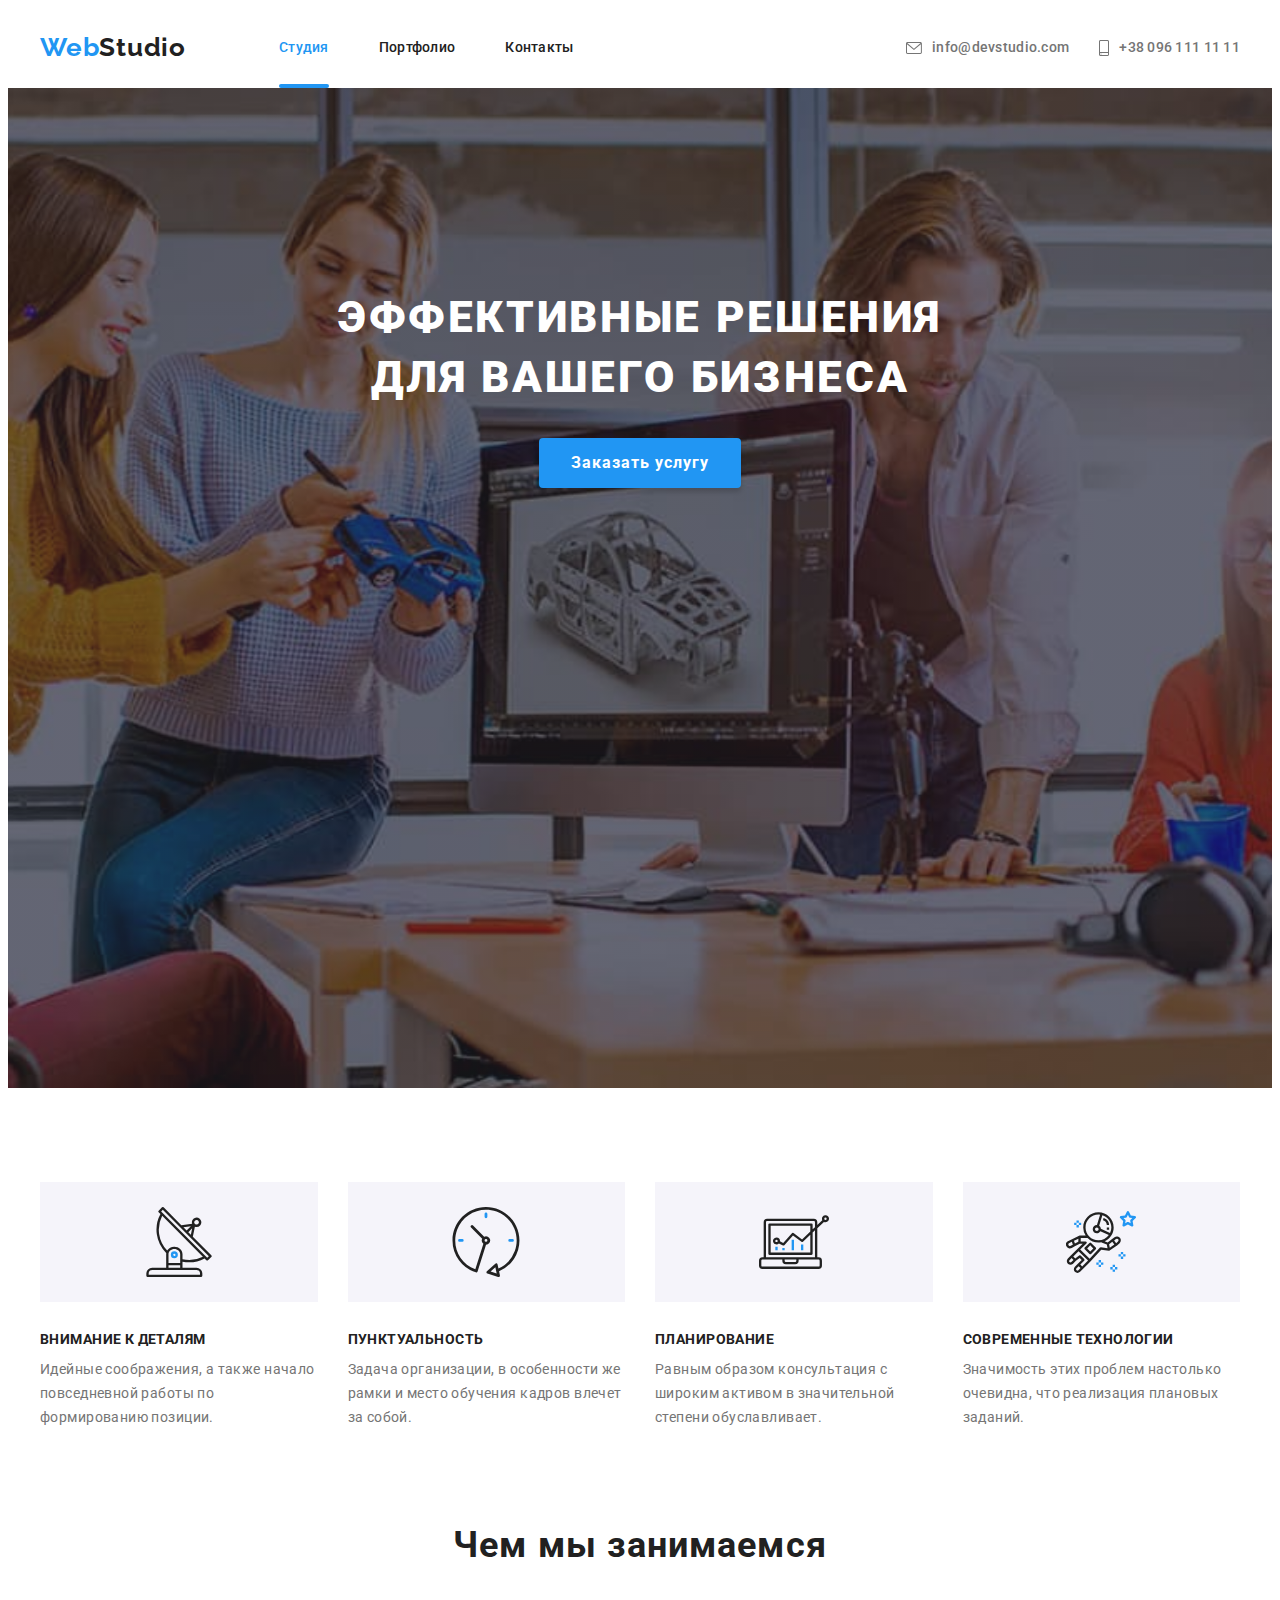
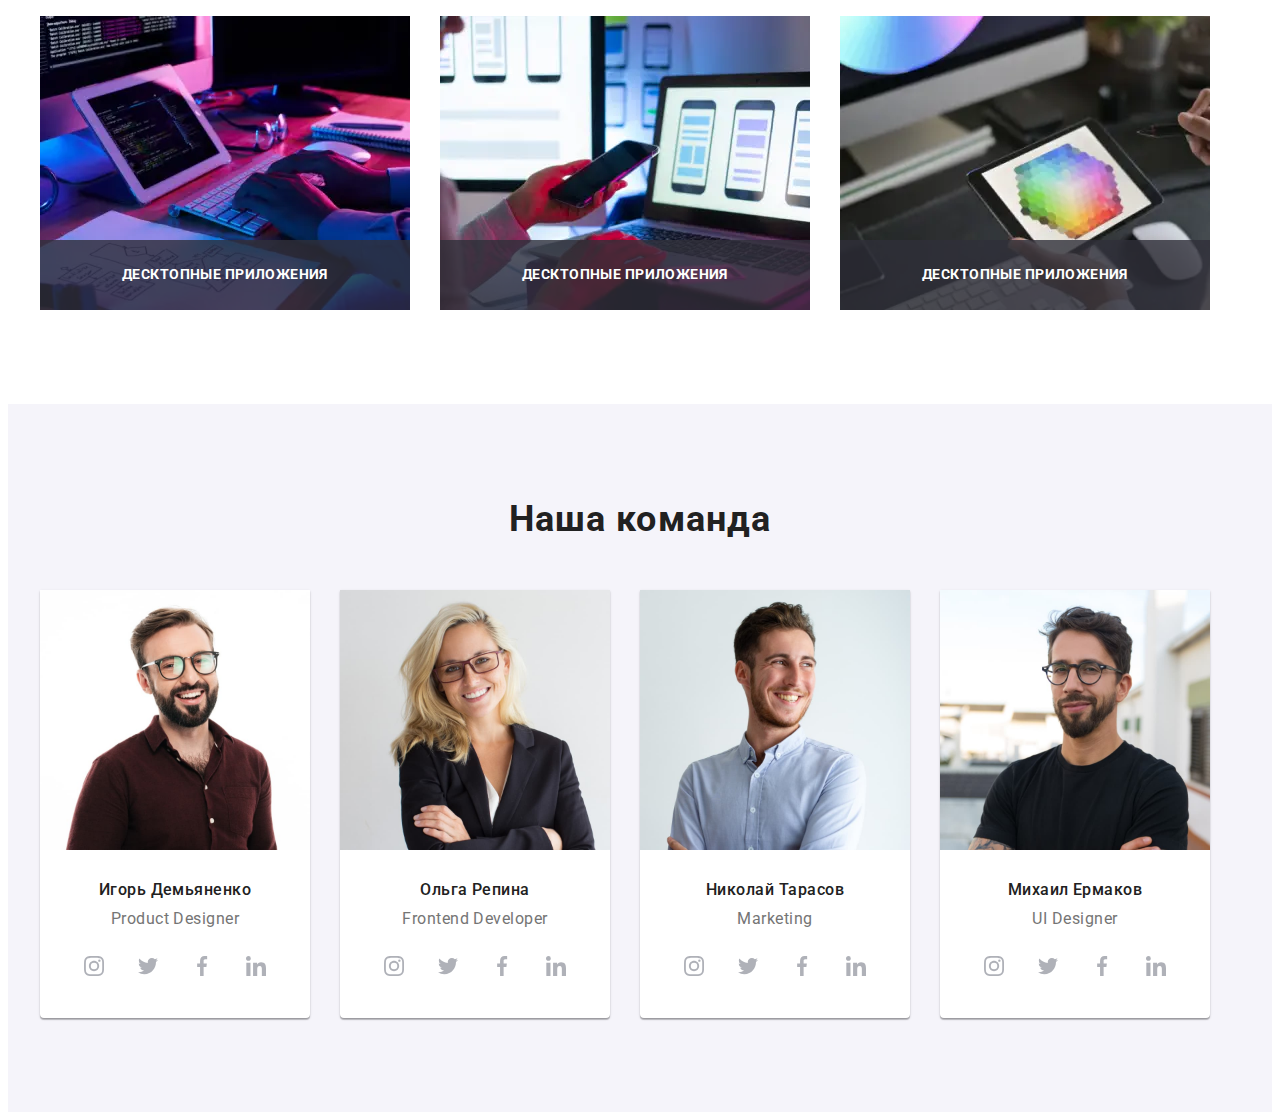
==== commit 540855ae: "Finish section team" ====
--- a/index.html
+++ b/index.html
@@ -144,22 +144,37 @@
             <div class="container">
                 <h2 class="directions__title">Чем мы занимаемся</h2>
                 <ul class="directions-list list">
-                    <li class="directions-list__card"><img class="directions-list__photo" src="./images/work-img-1.jpg"
-                            alt="Сотрудник печатает на клавиатуре" width="370" height="294">
-                        <p class="directions-description">Десктопные приложения</p>
-                        </li>
-                    <li class="directions-list__card"><img class="directions-list__photo" src="./images/work-img-2.jpg"
-                            alt="Сотрудник работает на ноутбуке" width="370" height="294">
-                        <p class="directions-description">Десктопные приложения</p>
-                        </li>
-                    <li class="directions-list__card"><img class="directions-list__photo" src="./images/work-img-3.jpg"
-                            alt="Сотрудник работает на планшете" width="370" height="294">
-                        <p class="directions-description">Десктопные приложения</p>
+                    <li class="directions-list__card">
+                        <picture>
+                            <source srcset="./images/work-1.webp 1x, ./images/work-1-2x.webp 2x" type="image/webp">
+                            <source srcset="./images/work-1.jpg 1x, ./images/work-1-2x.jpg 2x">
+                            <img class="directions-list__photo" src="./images/work-1.jpg" alt="Сотрудник печатает на клавиатуре" width="370"
+                                height="294">
+                        </picture>
+                        <p class="directions-list__description">Десктопные приложения</p>
+                        </li>
+                    <li class="directions-list__card">
+                        <picture>
+                            <source srcset="./images/work-2.webp 1x, ./images/work-2-2x.webp 2x" type="image/webp">
+                            <source srcset="./images/work-2.jpg 1x, ./images/work-2-2x.jpg 2x">
+                            <img class="directions-list__photo" src="./images/work-2.jpg" alt="Сотрудник работает на ноутбуке" width="370"
+                                height="294">
+                        </picture>
+                        <p class="directions-list__description">Десктопные приложения</p>
+                        </li>
+                    <li class="directions-list__card">
+                        <picture>
+                            <source srcset="./images/work-3.webp 1x, ./images/work-3-2x.webp 2x" type="image/webp">
+                            <source srcset="./images/work-3.jpg 1x, ./images/work-3-2x.jpg 2x">
+                            <img class="directions-list__photo" src="./images/work-3.jpg" alt="Сотрудник работает на планшете" width="370"
+                                height="294">
+                        </picture>
+                        <p class="directions-list__description">Десктопные приложения</p>
                         </li>
                 </ul>
             </div>
         </section>
-        <!-- <section class="team section">
+        <section class="team section">
             <div class="container">
                 <h2 class="team-title">Наша команда</h2>
                 <ul class="team-list list">
@@ -315,7 +330,7 @@
                     </li>
                 </ul>                           
             </div>
-        </section> -->
+        </section>
         <!-- <section class="clients section">
             <div class="container">
                 <h2 class="clients-title">Постоянные клиенты</h2>
--- a/css/main.min.css
+++ b/css/main.min.css
@@ -1,2 +1,2 @@
-:root{--primary-font-family: "Roboto", sans-serif;--secondary-font-family: "Raleway", sans-serif;--primary-accent-color: #2196f3;--primary-text-color: #212121;--secondary-text-color: #757575;--primary-background-color: #2f303a;--secondary-background-color: #f5f4fa;--secondary-accent-color: #ffffff;--primery-icon-coplor: #afb1b8}.visually-hidden{position:absolute;width:1px;height:1px;margin:-1px;border:0;padding:0;white-space:nowrap;clip-path:inset(100%);clip:rect(0 0 0 0);overflow:hidden}body{font-family:var(--primary-font-family);color:var(--primary-text-color)}h1,h2,h3,p{margin-top:0;margin-bottom:0}ul{margin-top:0;margin-bottom:0;padding-left:0}img{display:block;max-width:100%;height:auto}.list{list-style:none}.link{text-decoration:none}@media screen and (max-width: 1199px){.section{padding-top:60px;padding-bottom:60px}}@media screen and (min-width: 1200px){.section{padding-top:94px;padding-bottom:94px}}.container{padding-left:15px;padding-right:15px}@media screen and (min-width: 480px){.container{width:480px;margin-left:auto;margin-right:auto}}@media screen and (min-width: 768px){.container{width:768px}}@media screen and (min-width: 1200px){.container{width:1200px}}.logo{font-family:var(--secondary-font-family);font-weight:700;letter-spacing:0.03em;color:var(--primary-accent-color)}.menu__link.current{color:var(--primary-accent-color)}.menu__link.current::after{position:absolute;left:0;bottom:0;content:"";width:100%;height:4px;background-color:var(--primary-accent-color);border-radius:2px}.modal-btn{min-width:200px;font-family:inherit;font-weight:700;font-size:16px;line-height:1.87;letter-spacing:0.06em;color:var(--secondary-accent-color);background:var(--primary-accent-color);box-shadow:0px 4px 4px rgba(0,0,0,0.15);border-radius:4px;border:none;cursor:pointer;transition:background 250ms cubic-bezier(0.4, 0, 0.2, 1)}.modal-btn:hover,.modal-btn:focus{background:#188ce8}.social-icons{display:flex;align-items:center;justify-content:center;width:44px;height:44px;border-radius:50%}.backdrop{position:fixed;top:0;left:0;width:100vw;height:100vh;background-color:rgba(0,0,0,0.2);transition:opacity 250ms cubic-bezier(0.4, 0, 0.2, 1),visibility 250ms cubic-bezier(0.4, 0, 0.2, 1)}.backdrop.is-hidden{opacity:0;visibility:hidden;pointer-events:none}.modal{position:absolute;top:50%;left:50%;transform:translate(-50%, -50%);width:528px;height:581px;background-color:var(--secondary-accent-color)}.modal-close-btn{position:absolute;top:8px;right:8px;display:flex;justify-content:center;align-items:center;width:30px;height:30px;border-radius:50%;border:1px solid rgba(0,0,0,0.1);background-color:transparent;padding:0;cursor:pointer;transition:fill 250ms cubic-bezier(0.4, 0, 0.2, 1)}.modal-close-btn:hover,.modal-close-btn:focus{fill:var(--primary-accent-color)}.modal{padding:40px}.contact-form{display:flex;flex-direction:column}.contact-form-title{margin-bottom:12px;font-weight:700;font-size:20px;line-height:1.15;text-align:center;letter-spacing:0.03em}.contact-form-field{margin-bottom:4px;font-size:12px;line-height:1.17;letter-spacing:0.01em;color:var(--secondary-text-color)}.contact-form-inpunt-wrapper{position:relative;margin-bottom:10px}.contact-form-inpunt{height:40px;width:100%;padding:12px 16px 12px 42px;border:1px solid rgba(33,33,33,0.2);border-radius:4px;transition:border-color 250ms cubic-bezier(0.4, 0, 0.2, 1)}.contact-form-inpunt:focus{outline:none;border-color:var(--primary-accent-color)}.contact-form-icon{position:absolute;top:50%;left:12px;transform:translateY(-50%);transition:fill 250ms cubic-bezier(0.4, 0, 0.2, 1)}.contact-form-inpunt:focus+.contact-form-icon{fill:var(--primary-accent-color)}.contact-form-message{width:100%;height:120px;padding:12px 16px;margin-bottom:20px;border:1px solid rgba(33,33,33,0.2);border-radius:4px;resize:none;transition:border-color 250ms cubic-bezier(0.4, 0, 0.2, 1)}.contact-form-message:focus{outline:none;border-color:var(--primary-accent-color)}.contact-form-message::placeholder{font-weight:400;font-size:14px;line-height:1.14;letter-spacing:0.01em;color:rgba(117,117,117,0.5)}.contact-form-checkbox{position:absolute;width:1px;height:1px;margin:-1px;border:0;padding:0;white-space:nowrap;clip-path:inset(100%);clip:rect(0 0 0 0);overflow:hidden}.contact-form-checkbox-label{display:flex;align-items:center;justify-content:center;font-weight:400;font-size:14px;line-height:1.71;letter-spacing:0.03em;color:var(--secondary-text-color);cursor:pointer}.contact-form-checkbox-label::before{display:inline-block;content:'';width:16px;height:15px;border:2px solid var(--primary-text-color);border-radius:2px;margin-right:8px;cursor:pointer}.contact-form-checkbox:checked+.contact-form-checkbox-label::before{background-image:url("../images/icon-check.svg");background-color:var(--primary-accent-color);background-size:contain;border:2px solid var(--primary-accent-color)}.contact-form-checkbox:focus+.contact-form-checkbox-label::before{outline:1px solid var(--primary-text-color)}.contact-form-checkbox-wrapper{margin-bottom:30px}.contact-form-submit{padding:10px 56px;margin:0 auto}.contact-form-policy{color:var(--primary-accent-color)}@media screen and (max-width: 767px){.mobile-menu{position:absolute;top:0;left:0;background-color:#FFFFFF;width:100%;height:100vh;overflow:auto;opacity:0;visibility:hidden;pointer-events:none;transition:opacity 250ms cubic-bezier(0.4, 0, 0.2, 1),visibility 250ms cubic-bezier(0.4, 0, 0.2, 1)}.mobile-menu.is-open{opacity:1;visibility:visible;pointer-events:auto}.mobile-menu__container{position:relative;display:flex;flex-direction:column;height:100vh;padding-top:48px;padding-bottom:48px;padding-left:40px}.mobile-menu__close-btn{position:absolute;top:10px;right:15px;background-color:transparent;border:none;padding:0;line-height:0;fill:#000000;transition:fill 250ms cubic-bezier(0.4, 0, 0.2, 1)}.mobile-menu__close-btn:hover,.mobile-menu__close-btn:focus{fill:var(--primary-accent-color)}.mobile-navigation{margin-bottom:auto}.mobile-navigation__item:not(:last-child){margin-bottom:32px}.mobile-navigation__link{font-weight:500;font-size:40px;line-height:1.18;letter-spacing:0.02em;color:var(--primary-text-color);transition:color 250ms cubic-bezier(0.4, 0, 0.2, 1)}.mobile-navigation__link.current{color:var(--primary-accent-color)}.mobile-menu-contact{margin-bottom:64px}.mobile-menu-contact__item:not(:last-child){margin-bottom:32px}.mobile-menu-contact__tel{font-weight:500;font-size:34px;line-height:1.18;letter-spacing:0.02em;color:var(--secondary-text-color);transition:color 250ms cubic-bezier(0.4, 0, 0.2, 1);color:var(--primary-accent-color)}.mobile-menu-contact__mail{font-weight:500;font-size:24px;line-height:1.17;letter-spacing:0.02em;color:var(--secondary-text-color);transition:color 250ms cubic-bezier(0.4, 0, 0.2, 1)}.mobile-menu-social{display:flex;flex-wrap:wrap}.mobile-menu-social__item:not(:last-child){padding-right:10px;border-right:1px solid rgba(33,33,33,0.2)}.mobile-menu-social__item:not(:first-child){padding-left:10px}.mobile-menu-social__link{font-weight:500;font-size:18px;line-height:1.2;letter-spacing:0.02em;color:var(--primary-accent-color)}}.heading__logo{display:block;padding-top:16px;padding-bottom:16px;font-size:24px;line-height:1.17}.title-logo-color{color:var(--primary-text-color)}@media screen and (max-width: 767px){.heading{position:relative}.heading__container{display:flex;justify-content:space-between;align-items:center}.menu{display:none}.contact-header{display:none}.mobile-mune-btn{background-color:transparent;border:none;padding:0;line-height:0;fill:#000000;transition:fill 250ms cubic-bezier(0.4, 0, 0.2, 1)}.mobile-mune-btn:hover,.mobile-mune-btn:focus{fill:var(--primary-accent-color)}}@media screen and (min-width: 768px){.mobile-mune-btn{display:none}.mobile-menu{display:none}.heading__logo{padding-top:26px;padding-bottom:26px;margin-right:88px}.heading__container{display:flex;align-items:center}.navigation{display:flex;margin-right:auto}.menu{display:flex;align-items:center}.menu__item:not(:last-child){margin-right:50px}.menu__link{display:block;position:relative;padding-top:32px;padding-bottom:32px;font-weight:500;font-size:14px;line-height:1.14;letter-spacing:0.02em;color:var(--primary-text-color);transition:color 250ms cubic-bezier(0.4, 0, 0.2, 1)}.contact-header__link{display:flex;align-items:center;font-weight:500;font-size:12px;line-height:1.17;letter-spacing:0.02em;color:var(--secondary-text-color);transition:color 250ms cubic-bezier(0.4, 0, 0.2, 1)}.contact-header__icon-envelope{width:14px;height:10px;fill:currentColor;margin-right:8px}.contact-header__icon-smartphone{width:10px;height:14px;fill:currentColor;margin-right:8px}}@media screen and (min-width: 768px) and (max-width: 1199px){.contact-header__item:not(:last-child){margin-bottom:10px}}@media screen and (min-width: 1200px){.heading__logo{padding-top:24px;padding-bottom:24px;margin-right:93px;font-size:26px;line-height:1.19}.menu__link:focus,.menu__link:hover{color:var(--primary-accent-color)}.contact-header{display:flex}.contact-header__item:not(:last-child){margin-right:30px}.contact-header__link{font-weight:500;font-size:14px;line-height:1.14;letter-spacing:0.02em;color:var(--secondary-text-color);transition:color 250ms cubic-bezier(0.4, 0, 0.2, 1)}.contact-header__link:focus,.contact-header__link:hover{color:var(--primary-accent-color)}.contact-header__icon-envelope{width:16px;height:12px;fill:currentColor;margin-right:10px}.contact-header__icon-smartphone{height:16px;fill:currentColor;margin-right:10px}}.hero{max-width:480px;height:400px;margin-left:auto;margin-right:auto;text-align:center;padding-top:118px;padding-bottom:118px;background-image:linear-gradient(rgba(47,48,58,0.4), rgba(47,48,58,0.4)),url("../images/background-hero-mobile-img.jpg");background-size:cover;background-position:center;background-color:#c4c4c4}@media (min-device-pixel-ratio: 2), (min-resolution: 192dpi), (min-resolution: 2dppx){.hero{background-image:linear-gradient(rgba(47,48,58,0.4), rgba(47,48,58,0.4)),url("../images/background-hero-mobile-img-2x.jpg")}}.hero-title{margin-bottom:30px;font-weight:900;font-size:26px;line-height:1.6;letter-spacing:0.06em;text-transform:uppercase;color:var(--secondary-accent-color)}.hero__modal-btn{justify-content:center;padding:10px 32px}@media screen and (min-width: 768px){.hero{max-width:768px;background-image:linear-gradient(rgba(47,48,58,0.4), rgba(47,48,58,0.4)),url("../images/background-hero-tablet-img.jpg")}}@media screen and (min-width: 768px) and (min-device-pixel-ratio: 2), screen and (min-width: 768px) and (min-resolution: 192dpi), screen and (min-width: 768px) and (min-resolution: 2dppx){.hero{background-image:linear-gradient(rgba(47,48,58,0.4), rgba(47,48,58,0.4)),url("../images/background-hero-tablet-img-2x.jpg")}}@media screen and (min-width: 1200px){.hero{max-width:1600px;height:600px;padding-top:200px;padding-bottom:200px;background-image:linear-gradient(rgba(47,48,58,0.4), rgba(47,48,58,0.4)),url("../images/background-hero-img.jpg")}}@media screen and (min-width: 1200px) and (min-device-pixel-ratio: 2), screen and (min-width: 1200px) and (min-resolution: 192dpi), screen and (min-width: 1200px) and (min-resolution: 2dppx){.hero{background-image:linear-gradient(rgba(47,48,58,0.4), rgba(47,48,58,0.4)),url("../images/background-hero-img-2x.jpg")}}@media screen and (min-width: 1200px){.hero-title{font-weight:900;font-size:44px;line-height:1.36}}.about{margin-left:auto;margin-right:auto}.about-list__item{width:100%}.about-list__container{display:flex;justify-content:center;align-items:center;height:120px;margin-bottom:30px;background:var(--secondary-background-color)}.about-list__title{margin-bottom:10px;font-weight:700;font-size:14px;line-height:1.14;letter-spacing:0.03em;text-transform:uppercase}.about-list__description{font-size:14px;line-height:1.71;letter-spacing:0.03em;color:var(--secondary-text-color)}@media screen and (max-width: 767px){.about-list__item:not(:last-child){margin-bottom:30px}.about-list__title{text-align:center}}@media screen and (min-width: 768px){.about-list{display:flex;flex-wrap:wrap;margin:-15px}.about-list__item{width:calc((100% - 2 * 30px) / 2);margin:15px}}@media screen and (min-width: 1200px){.about-list__item{width:calc((100% - 4 * 30px) / 4)}}.directions{padding-top:0px}.directions__title{margin-bottom:30px;font-weight:700;font-size:36px;line-height:1.17;text-align:center;letter-spacing:0.03em}.team{background:var(--secondary-background-color)}.team-title{margin-bottom:50px;font-weight:700;font-size:36px;line-height:1.17;text-align:center;letter-spacing:0.03em}.team-card{background:var(--secondary-accent-color);box-shadow:0px 1px 3px rgba(0,0,0,0.12),0px 1px 1px rgba(0,0,0,0.14),0px 2px 1px rgba(0,0,0,0.2);border-radius:0px 0px 4px 4px;text-align:center}.team-card:not(:nth-child(4n)){margin-right:30px}.team-list{display:flex;flex-wrap:wrap}.team-card-wrapper{padding-top:30px;padding-bottom:30px;padding-left:32px;padding-right:32px}.team-list-worker{margin-bottom:10px;font-weight:500;font-size:16px;line-height:1.19;letter-spacing:0.03em}.team-list-position{margin-bottom:16px;font-size:16px;line-height:1.19;letter-spacing:0.03em;color:var(--secondary-text-color)}.social-list{display:flex;justify-content:space-between}.social-list-link{fill:var(--primery-icon-coplor);transition:fill 250ms cubic-bezier(0.4, 0, 0.2, 1),background-color 250ms cubic-bezier(0.4, 0, 0.2, 1)}.social-list-link:hover,.social-list-link:focus{fill:var(--secondary-accent-color);background-color:var(--primary-accent-color)}.clients-title{margin-bottom:50px;font-weight:700;font-size:36px;line-height:1.17;text-align:center;letter-spacing:0.03em}.clients-list{display:flex;flex-wrap:wrap}.clients-item:not(:nth-child(6n)){margin-right:30px}.clients-list-link{display:flex;align-items:center;justify-content:center;fill:var(--primery-icon-coplor);width:170px;height:92px;border:1px solid var(--primery-icon-coplor);box-sizing:border-box;border-radius:4px;transition:fill 250ms cubic-bezier(0.4, 0, 0.2, 1),border 250ms cubic-bezier(0.4, 0, 0.2, 1)}.clients-list-link:hover,.clients-list-link:focus{fill:var(--primary-accent-color);border:1px solid var(--primary-accent-color)}.bottom{padding-top:60px;padding-bottom:60px;background:var(--primary-background-color)}.bottom-logo{display:inline-block;margin-bottom:20px}.bottom-logo-color{color:var(--secondary-accent-color)}.bottom-contact-item:not(:last-child){margin-bottom:9px}.bottom-contact-list-address{font-style:normal;font-size:14px;line-height:1.71;letter-spacing:0.03em;color:var(--secondary-accent-color);transition:color 250ms cubic-bezier(0.4, 0, 0.2, 1)}.bottom-contact-list-address:hover,.bottom-contact-list-address:focus{color:var(--primary-accent-color)}.bottom-contact-list-link{font-style:normal;font-size:14px;line-height:1.71;letter-spacing:0.03em;color:rgba(255,255,255,0.6);transition:color 250ms cubic-bezier(0.4, 0, 0.2, 1)}.bottom-contact-list-link:hover,.bottom-contact-list-link:focus{color:var(--primary-accent-color)}.container-left{margin-right:70px}.container-join{margin-right:auto}.container-bottom{display:flex;align-items:baseline}.bottom-title{margin-bottom:20px;font-weight:700;font-size:14px;line-height:16px;letter-spacing:0.03em;text-transform:uppercase;color:var(--secondary-accent-color)}.bottom-social-list{display:flex}.bottom-social-list-link{fill:var(--secondary-accent-color);background:rgba(255,255,255,0.1);transition:background-color 250ms cubic-bezier(0.4, 0, 0.2, 1)}.bottom-social-list-link:hover,.bottom-social-list-link:focus{background-color:var(--primary-accent-color)}.bottom-social-item:not(:nth-child(4n)){margin-right:10px}.subscription-title{margin-bottom:20px;font-weight:700;font-size:14px;line-height:16px;letter-spacing:0.03em;text-transform:uppercase;color:var(--secondary-accent-color)}.subscription-container{display:flex}.subscription-form-submit{display:flex;align-items:center;justify-content:space-between;padding:10px 28px 10px 29px}.subscription-form-input{width:358px;height:50px;margin-right:12px;padding:15px 16px;background-color:transparent;border:1px solid rgba(255,255,255,0.3);border-radius:4px;color:var(--secondary-accent-color);transition:border-color 250ms cubic-bezier(0.4, 0, 0.2, 1)}.subscription-form-input:focus{outline:none;border-color:var(--primary-accent-color)}.subscription-form-input::placeholder{font-weight:400;font-size:16px;line-height:1, 25;letter-spacing:0.03em;color:rgba(255,255,255,0.6)}.filter-list{display:flex;justify-content:center;margin-bottom:50px}.filter-item:not(:last-child){margin-right:8px}.filter-list-button{padding:6px 22px;background:var(--secondary-background-color);border-radius:4px;font-family:inherit;font-weight:500;font-size:16px;line-height:1.62;text-align:center;letter-spacing:0.03em;color:var(--primary-text-color);border:none;cursor:pointer;transition:background 250ms cubic-bezier(0.4, 0, 0.2, 1),color 250ms cubic-bezier(0.4, 0, 0.2, 1),box-shadow 250ms cubic-bezier(0.4, 0, 0.2, 1)}.filter-list-button:hover,.filter-list-button:focus{background:var(--primary-accent-color);color:var(--secondary-accent-color);box-shadow:0px 3px 1px rgba(0,0,0,0.1),0px 1px 2px rgba(0,0,0,0.08),0px 2px 2px rgba(0,0,0,0.12)}.filter-list-button.first{background:var(--primary-accent-color);color:var(--secondary-accent-color);box-shadow:0px 3px 1px rgba(0,0,0,0.1),0px 1px 2px rgba(0,0,0,0.08),0px 2px 2px rgba(0,0,0,0.12)}.portfolio-list{display:flex;flex-wrap:wrap}.portfolio-item{width:370px;box-sizing:border-box;cursor:pointer}.portfolio-item:not(:nth-child(3n)){margin-right:30px}.portfolio-item:not(:nth-last-child(-n+3)){margin-bottom:30px}.portfolio-link{display:block;transition:box-shadow 250ms cubic-bezier(0.4, 0, 0.2, 1)}.portfolio-link:hover,.portfolio-link:focus{box-shadow:0px 1px 1px rgba(0,0,0,0.12),0px 4px 4px rgba(0,0,0,0.06),1px 4px 6px rgba(0,0,0,0.16)}.portfolio-link-wrapper{position:relative;overflow:hidden}.portfolio-overlay{position:absolute;top:0;width:100%;height:100%;font-size:18px;line-height:1.55;letter-spacing:0.03em;color:var(--secondary-accent-color);background-color:rgba(33,150,243,0.9);text-align:center;padding:63px 24px;overflow:auto;transform:translateY(101%);transition:transform 250ms cubic-bezier(0.4, 0, 0.2, 1)}.portfolio-link:hover .portfolio-overlay,.portfolio-link:focus .portfolio-overlay{transform:translateY(0%)}.portfolio-item-wrapper{background:var(--secondary-accent-color);border:1px solid #eeeeee;border-top:none;padding:20px 24px}.portfolio-list-title{color:var(--primary-text-color);font-weight:700;font-size:18px;line-height:2;letter-spacing:0.06em}.portfolio-list-description{font-size:16px;line-height:1.87;letter-spacing:0.03em;color:var(--secondary-text-color)}
+:root{--primary-font-family: "Roboto", sans-serif;--secondary-font-family: "Raleway", sans-serif;--primary-accent-color: #2196f3;--primary-text-color: #212121;--secondary-text-color: #757575;--primary-background-color: #2f303a;--secondary-background-color: #f5f4fa;--secondary-accent-color: #ffffff;--primery-icon-coplor: #afb1b8}.visually-hidden{position:absolute;width:1px;height:1px;margin:-1px;border:0;padding:0;white-space:nowrap;clip-path:inset(100%);clip:rect(0 0 0 0);overflow:hidden}body{font-family:var(--primary-font-family);color:var(--primary-text-color)}h1,h2,h3,p{margin-top:0;margin-bottom:0}ul{margin-top:0;margin-bottom:0;padding-left:0}img{display:block;max-width:100%;height:auto}.list{list-style:none}.link{text-decoration:none}@media screen and (max-width: 1199px){.section{padding-top:60px;padding-bottom:60px}}@media screen and (min-width: 1200px){.section{padding-top:94px;padding-bottom:94px}}.container{padding-left:15px;padding-right:15px}@media screen and (min-width: 480px){.container{width:480px;margin-left:auto;margin-right:auto}}@media screen and (min-width: 768px){.container{width:768px}}@media screen and (min-width: 1200px){.container{width:1200px}}.logo{font-family:var(--secondary-font-family);font-weight:700;letter-spacing:0.03em;color:var(--primary-accent-color)}.menu__link.current{color:var(--primary-accent-color)}.menu__link.current::after{position:absolute;left:0;bottom:0;content:"";width:100%;height:4px;background-color:var(--primary-accent-color);border-radius:2px}.modal-btn{min-width:200px;font-family:inherit;font-weight:700;font-size:16px;line-height:1.87;letter-spacing:0.06em;color:var(--secondary-accent-color);background:var(--primary-accent-color);box-shadow:0px 4px 4px rgba(0,0,0,0.15);border-radius:4px;border:none;cursor:pointer;transition:background 250ms cubic-bezier(0.4, 0, 0.2, 1)}.modal-btn:hover,.modal-btn:focus{background:#188ce8}.social-icons{display:flex;align-items:center;justify-content:center;width:44px;height:44px;border-radius:50%}.backdrop{position:fixed;top:0;left:0;width:100vw;height:100vh;background-color:rgba(0,0,0,0.2);transition:opacity 250ms cubic-bezier(0.4, 0, 0.2, 1),visibility 250ms cubic-bezier(0.4, 0, 0.2, 1)}.backdrop.is-hidden{opacity:0;visibility:hidden;pointer-events:none}.modal{position:absolute;top:50%;left:50%;transform:translate(-50%, -50%);width:528px;height:581px;background-color:var(--secondary-accent-color)}.modal-close-btn{position:absolute;top:8px;right:8px;display:flex;justify-content:center;align-items:center;width:30px;height:30px;border-radius:50%;border:1px solid rgba(0,0,0,0.1);background-color:transparent;padding:0;cursor:pointer;transition:fill 250ms cubic-bezier(0.4, 0, 0.2, 1)}.modal-close-btn:hover,.modal-close-btn:focus{fill:var(--primary-accent-color)}.modal{padding:40px}.contact-form{display:flex;flex-direction:column}.contact-form-title{margin-bottom:12px;font-weight:700;font-size:20px;line-height:1.15;text-align:center;letter-spacing:0.03em}.contact-form-field{margin-bottom:4px;font-size:12px;line-height:1.17;letter-spacing:0.01em;color:var(--secondary-text-color)}.contact-form-inpunt-wrapper{position:relative;margin-bottom:10px}.contact-form-inpunt{height:40px;width:100%;padding:12px 16px 12px 42px;border:1px solid rgba(33,33,33,0.2);border-radius:4px;transition:border-color 250ms cubic-bezier(0.4, 0, 0.2, 1)}.contact-form-inpunt:focus{outline:none;border-color:var(--primary-accent-color)}.contact-form-icon{position:absolute;top:50%;left:12px;transform:translateY(-50%);transition:fill 250ms cubic-bezier(0.4, 0, 0.2, 1)}.contact-form-inpunt:focus+.contact-form-icon{fill:var(--primary-accent-color)}.contact-form-message{width:100%;height:120px;padding:12px 16px;margin-bottom:20px;border:1px solid rgba(33,33,33,0.2);border-radius:4px;resize:none;transition:border-color 250ms cubic-bezier(0.4, 0, 0.2, 1)}.contact-form-message:focus{outline:none;border-color:var(--primary-accent-color)}.contact-form-message::placeholder{font-weight:400;font-size:14px;line-height:1.14;letter-spacing:0.01em;color:rgba(117,117,117,0.5)}.contact-form-checkbox{position:absolute;width:1px;height:1px;margin:-1px;border:0;padding:0;white-space:nowrap;clip-path:inset(100%);clip:rect(0 0 0 0);overflow:hidden}.contact-form-checkbox-label{display:flex;align-items:center;justify-content:center;font-weight:400;font-size:14px;line-height:1.71;letter-spacing:0.03em;color:var(--secondary-text-color);cursor:pointer}.contact-form-checkbox-label::before{display:inline-block;content:'';width:16px;height:15px;border:2px solid var(--primary-text-color);border-radius:2px;margin-right:8px;cursor:pointer}.contact-form-checkbox:checked+.contact-form-checkbox-label::before{background-image:url("../images/icon-check.svg");background-color:var(--primary-accent-color);background-size:contain;border:2px solid var(--primary-accent-color)}.contact-form-checkbox:focus+.contact-form-checkbox-label::before{outline:1px solid var(--primary-text-color)}.contact-form-checkbox-wrapper{margin-bottom:30px}.contact-form-submit{padding:10px 56px;margin:0 auto}.contact-form-policy{color:var(--primary-accent-color)}@media screen and (max-width: 767px){.mobile-menu{position:absolute;top:0;left:0;background-color:#FFFFFF;width:100%;height:100vh;overflow:auto;opacity:0;visibility:hidden;pointer-events:none;transition:opacity 250ms cubic-bezier(0.4, 0, 0.2, 1),visibility 250ms cubic-bezier(0.4, 0, 0.2, 1)}.mobile-menu.is-open{opacity:1;visibility:visible;pointer-events:auto}.mobile-menu__container{position:relative;display:flex;flex-direction:column;height:100vh;padding-top:48px;padding-bottom:48px;padding-left:40px}.mobile-menu__close-btn{position:absolute;top:10px;right:15px;background-color:transparent;border:none;padding:0;line-height:0;fill:#000000;transition:fill 250ms cubic-bezier(0.4, 0, 0.2, 1)}.mobile-menu__close-btn:hover,.mobile-menu__close-btn:focus{fill:var(--primary-accent-color)}.mobile-navigation{margin-bottom:auto}.mobile-navigation__item:not(:last-child){margin-bottom:32px}.mobile-navigation__link{font-weight:500;font-size:40px;line-height:1.18;letter-spacing:0.02em;color:var(--primary-text-color);transition:color 250ms cubic-bezier(0.4, 0, 0.2, 1)}.mobile-navigation__link.current{color:var(--primary-accent-color)}.mobile-menu-contact{margin-bottom:64px}.mobile-menu-contact__item:not(:last-child){margin-bottom:32px}.mobile-menu-contact__tel{font-weight:500;font-size:34px;line-height:1.18;letter-spacing:0.02em;color:var(--secondary-text-color);transition:color 250ms cubic-bezier(0.4, 0, 0.2, 1);color:var(--primary-accent-color)}.mobile-menu-contact__mail{font-weight:500;font-size:24px;line-height:1.17;letter-spacing:0.02em;color:var(--secondary-text-color);transition:color 250ms cubic-bezier(0.4, 0, 0.2, 1)}.mobile-menu-social{display:flex;flex-wrap:wrap}.mobile-menu-social__item:not(:last-child){padding-right:10px;border-right:1px solid rgba(33,33,33,0.2)}.mobile-menu-social__item:not(:first-child){padding-left:10px}.mobile-menu-social__link{font-weight:500;font-size:18px;line-height:1.2;letter-spacing:0.02em;color:var(--primary-accent-color)}}.heading__logo{display:block;padding-top:16px;padding-bottom:16px;font-size:24px;line-height:1.17}.title-logo-color{color:var(--primary-text-color)}@media screen and (max-width: 767px){.heading{position:relative}.heading__container{display:flex;justify-content:space-between;align-items:center}.menu{display:none}.contact-header{display:none}.mobile-mune-btn{background-color:transparent;border:none;padding:0;line-height:0;fill:#000000;transition:fill 250ms cubic-bezier(0.4, 0, 0.2, 1)}.mobile-mune-btn:hover,.mobile-mune-btn:focus{fill:var(--primary-accent-color)}}@media screen and (min-width: 768px){.mobile-mune-btn{display:none}.mobile-menu{display:none}.heading__logo{padding-top:26px;padding-bottom:26px;margin-right:88px}.heading__container{display:flex;align-items:center}.navigation{display:flex;margin-right:auto}.menu{display:flex;align-items:center}.menu__item:not(:last-child){margin-right:50px}.menu__link{display:block;position:relative;padding-top:32px;padding-bottom:32px;font-weight:500;font-size:14px;line-height:1.14;letter-spacing:0.02em;color:var(--primary-text-color);transition:color 250ms cubic-bezier(0.4, 0, 0.2, 1)}.contact-header__link{display:flex;align-items:center;font-weight:500;font-size:12px;line-height:1.17;letter-spacing:0.02em;color:var(--secondary-text-color);transition:color 250ms cubic-bezier(0.4, 0, 0.2, 1)}.contact-header__icon-envelope{width:14px;height:10px;fill:currentColor;margin-right:8px}.contact-header__icon-smartphone{width:10px;height:14px;fill:currentColor;margin-right:8px}}@media screen and (min-width: 768px) and (max-width: 1199px){.contact-header__item:not(:last-child){margin-bottom:10px}}@media screen and (min-width: 1200px){.heading__logo{padding-top:24px;padding-bottom:24px;margin-right:93px;font-size:26px;line-height:1.19}.menu__link:focus,.menu__link:hover{color:var(--primary-accent-color)}.contact-header{display:flex}.contact-header__item:not(:last-child){margin-right:30px}.contact-header__link{font-weight:500;font-size:14px;line-height:1.14;letter-spacing:0.02em;color:var(--secondary-text-color);transition:color 250ms cubic-bezier(0.4, 0, 0.2, 1)}.contact-header__link:focus,.contact-header__link:hover{color:var(--primary-accent-color)}.contact-header__icon-envelope{width:16px;height:12px;fill:currentColor;margin-right:10px}.contact-header__icon-smartphone{height:16px;fill:currentColor;margin-right:10px}}.hero{max-width:480px;height:400px;margin-left:auto;margin-right:auto;text-align:center;padding-top:118px;padding-bottom:118px;background-image:linear-gradient(rgba(47,48,58,0.4), rgba(47,48,58,0.4)),url("../images/background-hero-mobile-img.jpg");background-size:cover;background-position:center;background-color:#c4c4c4}@media (min-device-pixel-ratio: 2), (min-resolution: 192dpi), (min-resolution: 2dppx){.hero{background-image:linear-gradient(rgba(47,48,58,0.4), rgba(47,48,58,0.4)),url("../images/background-hero-mobile-img-2x.jpg")}}.hero-title{margin-bottom:30px;font-weight:900;font-size:26px;line-height:1.6;letter-spacing:0.06em;text-transform:uppercase;color:var(--secondary-accent-color)}.hero__modal-btn{justify-content:center;padding:10px 32px}@media screen and (min-width: 768px){.hero{max-width:768px;background-image:linear-gradient(rgba(47,48,58,0.4), rgba(47,48,58,0.4)),url("../images/background-hero-tablet-img.jpg")}}@media screen and (min-width: 768px) and (min-device-pixel-ratio: 2), screen and (min-width: 768px) and (min-resolution: 192dpi), screen and (min-width: 768px) and (min-resolution: 2dppx){.hero{background-image:linear-gradient(rgba(47,48,58,0.4), rgba(47,48,58,0.4)),url("../images/background-hero-tablet-img-2x.jpg")}}@media screen and (min-width: 1200px){.hero{max-width:1600px;height:600px;padding-top:200px;padding-bottom:200px;background-image:linear-gradient(rgba(47,48,58,0.4), rgba(47,48,58,0.4)),url("../images/background-hero-img.jpg")}}@media screen and (min-width: 1200px) and (min-device-pixel-ratio: 2), screen and (min-width: 1200px) and (min-resolution: 192dpi), screen and (min-width: 1200px) and (min-resolution: 2dppx){.hero{background-image:linear-gradient(rgba(47,48,58,0.4), rgba(47,48,58,0.4)),url("../images/background-hero-img-2x.jpg")}}@media screen and (min-width: 1200px){.hero-title{font-weight:900;font-size:44px;line-height:1.36}}.about{margin-left:auto;margin-right:auto}.about-list__item{width:100%}.about-list__container{display:flex;justify-content:center;align-items:center;height:120px;margin-bottom:30px;background:var(--secondary-background-color)}.about-list__title{margin-bottom:10px;font-weight:700;font-size:14px;line-height:1.14;letter-spacing:0.03em;text-transform:uppercase}.about-list__description{font-size:14px;line-height:1.71;letter-spacing:0.03em;color:var(--secondary-text-color)}@media screen and (max-width: 767px){.about-list__item:not(:last-child){margin-bottom:30px}.about-list__title{text-align:center}}@media screen and (min-width: 768px){.about-list{display:flex;flex-wrap:wrap;margin:-15px}.about-list__item{width:calc((100% - 2 * 30px) / 2);margin:15px}}@media screen and (min-width: 1200px){.about-list__item{width:calc((100% - 4 * 30px) / 4)}}@media screen and (max-width: 1199px){.directions{display:none}}@media screen and (min-width: 1200px){.directions{padding-top:0}.directions-list{display:flex;flex-wrap:wrap}.directions__title{margin-bottom:50px;font-weight:700;font-size:36px;line-height:1.17;text-align:center;letter-spacing:0.03em}.directions-list__card{width:370px;position:relative}.directions-list__card:not(:nth-child(3n)){margin-right:30px}.directions-list__description{display:flex;position:absolute;bottom:0;width:100%;height:70px;align-items:center;justify-content:center;color:var(--secondary-accent-color);font-weight:700;font-size:14px;line-height:1.14;letter-spacing:0.03em;text-transform:uppercase;background:rgba(47,48,58,0.8)}}.team{background:var(--secondary-background-color)}.team-title{margin-bottom:50px;font-weight:700;font-size:36px;line-height:1.17;text-align:center;letter-spacing:0.03em}.team-card{background:var(--secondary-accent-color);box-shadow:0px 1px 3px rgba(0,0,0,0.12),0px 1px 1px rgba(0,0,0,0.14),0px 2px 1px rgba(0,0,0,0.2);border-radius:0px 0px 4px 4px;text-align:center}.team-card:not(:nth-child(4n)){margin-right:30px}.team-list{display:flex;flex-wrap:wrap}.team-card-wrapper{padding-top:30px;padding-bottom:30px;padding-left:32px;padding-right:32px}.team-list-worker{margin-bottom:10px;font-weight:500;font-size:16px;line-height:1.19;letter-spacing:0.03em}.team-list-position{margin-bottom:16px;font-size:16px;line-height:1.19;letter-spacing:0.03em;color:var(--secondary-text-color)}.social-list{display:flex;justify-content:space-between}.social-list-link{fill:var(--primery-icon-coplor);transition:fill 250ms cubic-bezier(0.4, 0, 0.2, 1),background-color 250ms cubic-bezier(0.4, 0, 0.2, 1)}.social-list-link:hover,.social-list-link:focus{fill:var(--secondary-accent-color);background-color:var(--primary-accent-color)}.clients-title{margin-bottom:50px;font-weight:700;font-size:36px;line-height:1.17;text-align:center;letter-spacing:0.03em}.clients-list{display:flex;flex-wrap:wrap}.clients-item:not(:nth-child(6n)){margin-right:30px}.clients-list-link{display:flex;align-items:center;justify-content:center;fill:var(--primery-icon-coplor);width:170px;height:92px;border:1px solid var(--primery-icon-coplor);box-sizing:border-box;border-radius:4px;transition:fill 250ms cubic-bezier(0.4, 0, 0.2, 1),border 250ms cubic-bezier(0.4, 0, 0.2, 1)}.clients-list-link:hover,.clients-list-link:focus{fill:var(--primary-accent-color);border:1px solid var(--primary-accent-color)}.bottom{padding-top:60px;padding-bottom:60px;background:var(--primary-background-color)}.bottom-logo{display:inline-block;margin-bottom:20px}.bottom-logo-color{color:var(--secondary-accent-color)}.bottom-contact-item:not(:last-child){margin-bottom:9px}.bottom-contact-list-address{font-style:normal;font-size:14px;line-height:1.71;letter-spacing:0.03em;color:var(--secondary-accent-color);transition:color 250ms cubic-bezier(0.4, 0, 0.2, 1)}.bottom-contact-list-address:hover,.bottom-contact-list-address:focus{color:var(--primary-accent-color)}.bottom-contact-list-link{font-style:normal;font-size:14px;line-height:1.71;letter-spacing:0.03em;color:rgba(255,255,255,0.6);transition:color 250ms cubic-bezier(0.4, 0, 0.2, 1)}.bottom-contact-list-link:hover,.bottom-contact-list-link:focus{color:var(--primary-accent-color)}.container-left{margin-right:70px}.container-join{margin-right:auto}.container-bottom{display:flex;align-items:baseline}.bottom-title{margin-bottom:20px;font-weight:700;font-size:14px;line-height:16px;letter-spacing:0.03em;text-transform:uppercase;color:var(--secondary-accent-color)}.bottom-social-list{display:flex}.bottom-social-list-link{fill:var(--secondary-accent-color);background:rgba(255,255,255,0.1);transition:background-color 250ms cubic-bezier(0.4, 0, 0.2, 1)}.bottom-social-list-link:hover,.bottom-social-list-link:focus{background-color:var(--primary-accent-color)}.bottom-social-item:not(:nth-child(4n)){margin-right:10px}.subscription-title{margin-bottom:20px;font-weight:700;font-size:14px;line-height:16px;letter-spacing:0.03em;text-transform:uppercase;color:var(--secondary-accent-color)}.subscription-container{display:flex}.subscription-form-submit{display:flex;align-items:center;justify-content:space-between;padding:10px 28px 10px 29px}.subscription-form-input{width:358px;height:50px;margin-right:12px;padding:15px 16px;background-color:transparent;border:1px solid rgba(255,255,255,0.3);border-radius:4px;color:var(--secondary-accent-color);transition:border-color 250ms cubic-bezier(0.4, 0, 0.2, 1)}.subscription-form-input:focus{outline:none;border-color:var(--primary-accent-color)}.subscription-form-input::placeholder{font-weight:400;font-size:16px;line-height:1, 25;letter-spacing:0.03em;color:rgba(255,255,255,0.6)}.filter-list{display:flex;justify-content:center;margin-bottom:50px}.filter-item:not(:last-child){margin-right:8px}.filter-list-button{padding:6px 22px;background:var(--secondary-background-color);border-radius:4px;font-family:inherit;font-weight:500;font-size:16px;line-height:1.62;text-align:center;letter-spacing:0.03em;color:var(--primary-text-color);border:none;cursor:pointer;transition:background 250ms cubic-bezier(0.4, 0, 0.2, 1),color 250ms cubic-bezier(0.4, 0, 0.2, 1),box-shadow 250ms cubic-bezier(0.4, 0, 0.2, 1)}.filter-list-button:hover,.filter-list-button:focus{background:var(--primary-accent-color);color:var(--secondary-accent-color);box-shadow:0px 3px 1px rgba(0,0,0,0.1),0px 1px 2px rgba(0,0,0,0.08),0px 2px 2px rgba(0,0,0,0.12)}.filter-list-button.first{background:var(--primary-accent-color);color:var(--secondary-accent-color);box-shadow:0px 3px 1px rgba(0,0,0,0.1),0px 1px 2px rgba(0,0,0,0.08),0px 2px 2px rgba(0,0,0,0.12)}.portfolio-list{display:flex;flex-wrap:wrap}.portfolio-item{width:370px;box-sizing:border-box;cursor:pointer}.portfolio-item:not(:nth-child(3n)){margin-right:30px}.portfolio-item:not(:nth-last-child(-n+3)){margin-bottom:30px}.portfolio-link{display:block;transition:box-shadow 250ms cubic-bezier(0.4, 0, 0.2, 1)}.portfolio-link:hover,.portfolio-link:focus{box-shadow:0px 1px 1px rgba(0,0,0,0.12),0px 4px 4px rgba(0,0,0,0.06),1px 4px 6px rgba(0,0,0,0.16)}.portfolio-link-wrapper{position:relative;overflow:hidden}.portfolio-overlay{position:absolute;top:0;width:100%;height:100%;font-size:18px;line-height:1.55;letter-spacing:0.03em;color:var(--secondary-accent-color);background-color:rgba(33,150,243,0.9);text-align:center;padding:63px 24px;overflow:auto;transform:translateY(101%);transition:transform 250ms cubic-bezier(0.4, 0, 0.2, 1)}.portfolio-link:hover .portfolio-overlay,.portfolio-link:focus .portfolio-overlay{transform:translateY(0%)}.portfolio-item-wrapper{background:var(--secondary-accent-color);border:1px solid #eeeeee;border-top:none;padding:20px 24px}.portfolio-list-title{color:var(--primary-text-color);font-weight:700;font-size:18px;line-height:2;letter-spacing:0.06em}.portfolio-list-description{font-size:16px;line-height:1.87;letter-spacing:0.03em;color:var(--secondary-text-color)}
 /*# sourceMappingURL=main.min.css.map */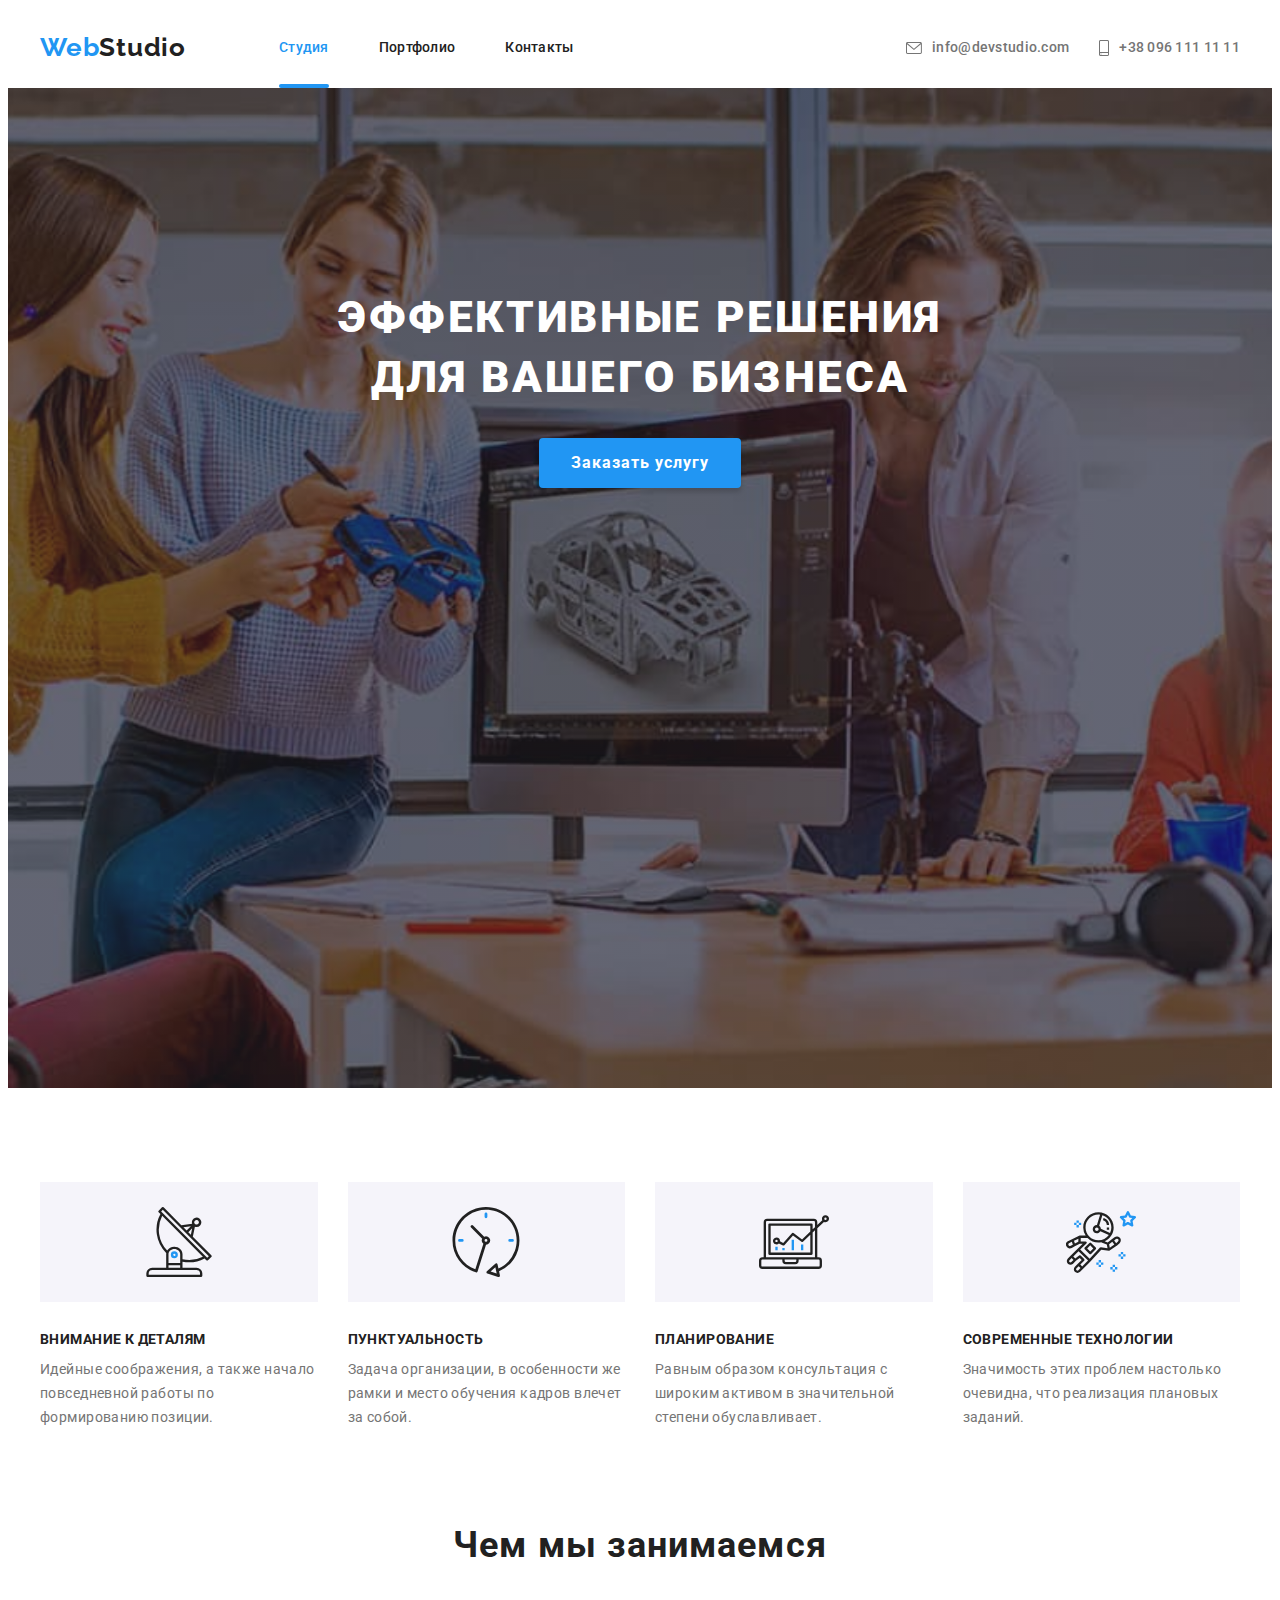
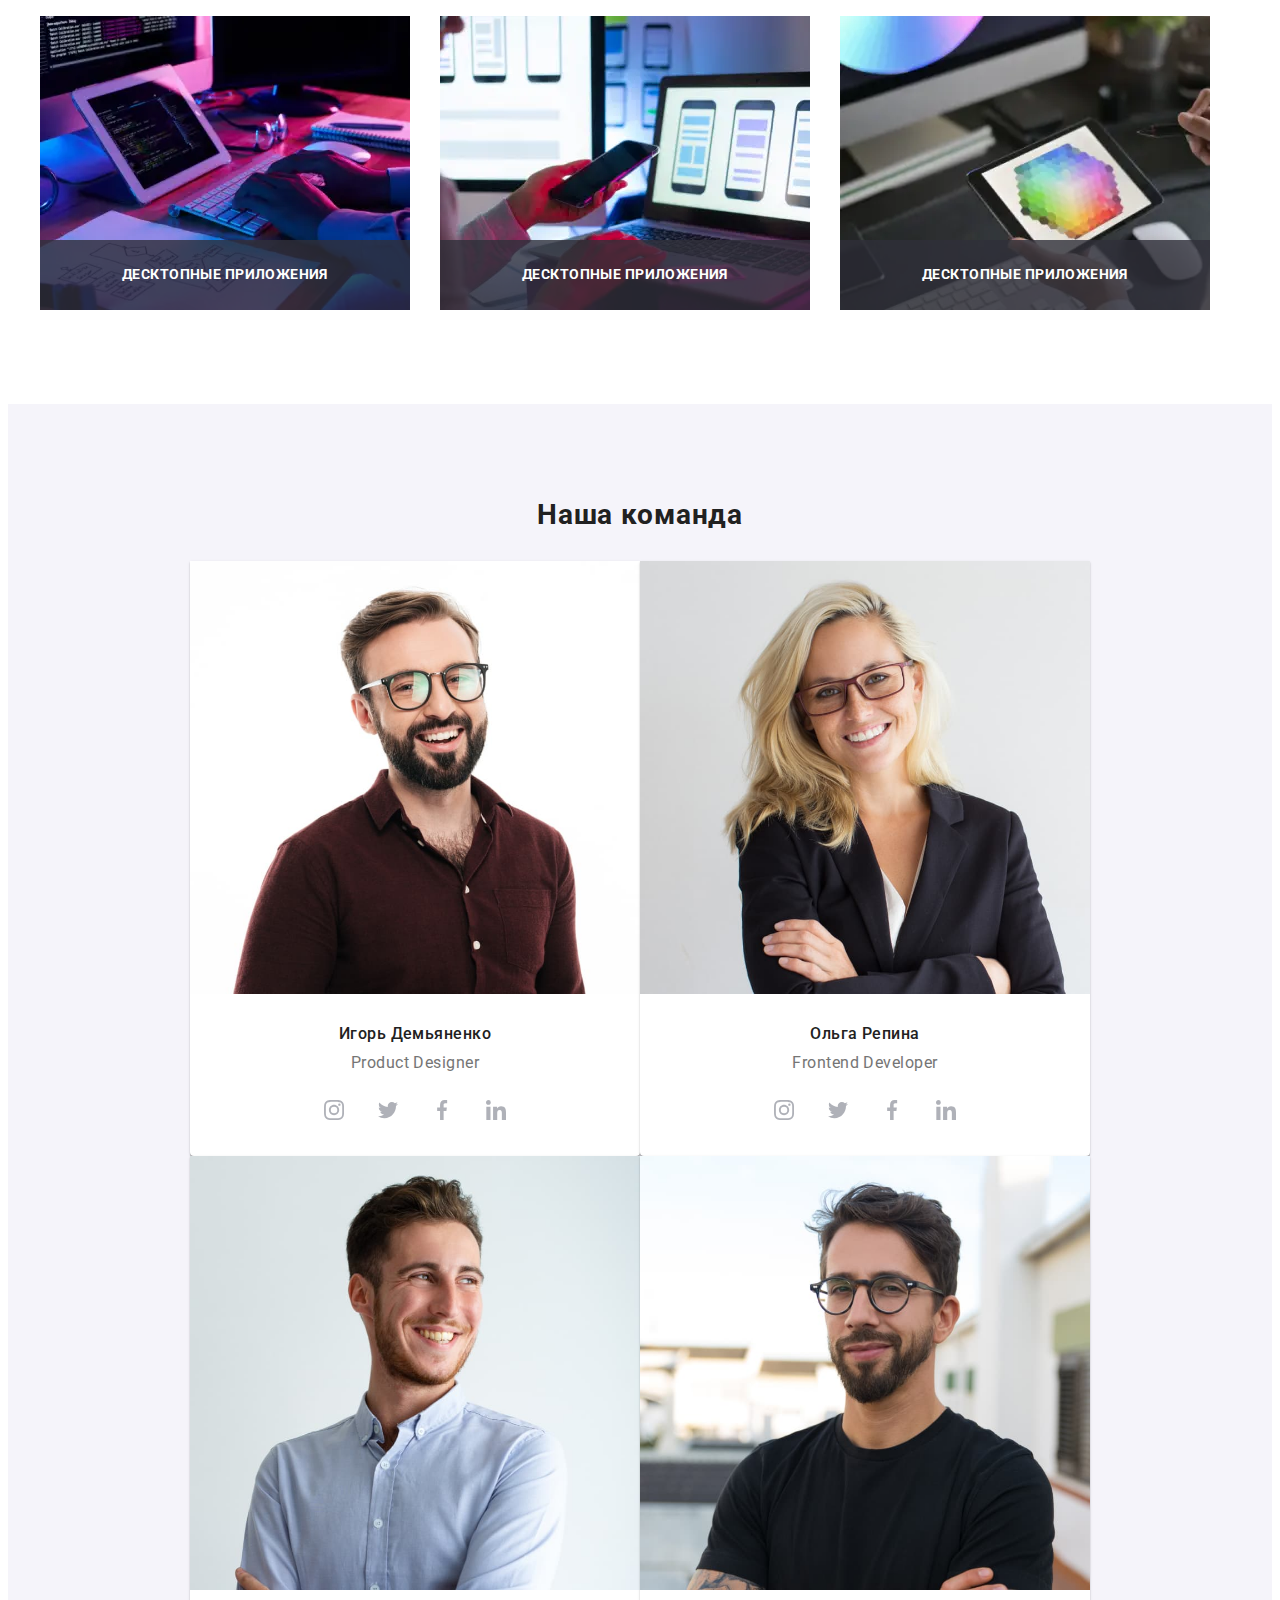
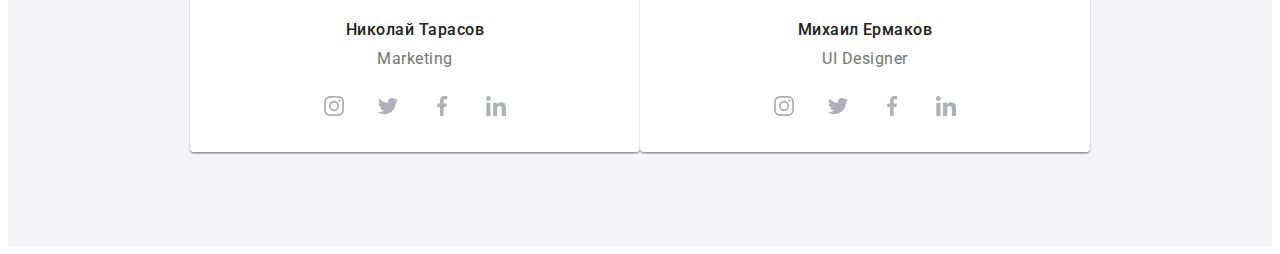
==== commit 7261f262: "Test section team" ====
--- a/index.html
+++ b/index.html
@@ -176,38 +176,45 @@
         </section>
         <section class="team section">
             <div class="container">
-                <h2 class="team-title">Наша команда</h2>
+                <h2 class="team__title">Наша команда</h2>
                 <ul class="team-list list">
-                    <li class="team-card">
-                        <img class="team-list-photo" src="./images/worker-img-1.jpg" alt="Фото продукт-дизайнера" width="270"
-                            height="260">
-                        <div class="team-card-wrapper">
-                            <h3 class="team-list-worker">Игорь Демьяненко</h3>
-                            <p class="team-list-position" lang="en">Product Designer</p>
+                    <li class="team-list__card">
+                        <picture>
+                            <source
+                            srcset="./images/worker-1-mobile.webp 1x, ./images/worker-1-mobile-2x.webp 2x"
+                            media="(max-width: 767px)"
+                            type="image/webp">
+                            <source srcset="./images/worker-1-mobile.jpg 1x, ./images/worker-1-mobile-2x.jpg 2x" 
+                            media="(max-width: 767px)">
+                            <img class="team-list__photo" src="./images/worker-1.jpg" alt="Фото продукт-дизайнера">
+                        </picture>
+                        <div class="team-list__wrapper">
+                            <h3 class="team-list__worker">Игорь Демьяненко</h3>
+                            <p class="team-list__position" lang="en">Product Designer</p>
                             <ul class="social-list list">
-                                <li class="social-item">
-                                    <a class="social-list-link social-icons" href="">
+                                <li class="social-list__item">
+                                    <a class="social-list__link social-icons" href="">
                                         <svg width="20" height="20">
                                             <use href="./images/icons.svg#instagram"></use>
                                         </svg>
                                     </a>
                                 </li>
-                                <li class="social-item">
-                                    <a class="social-list-link social-icons" href="">
+                                <li class="social-list__item">
+                                    <a class="social-list__link social-icons" href="">
                                         <svg width="20" height="20">
                                             <use href="./images/icons.svg#twitter"></use>
                                         </svg>
                                     </a>
                                 </li>
-                                <li class="social-item">
-                                    <a class="social-list-link social-icons" href="">
+                                <li class="social-list__item">
+                                    <a class="social-list__link social-icons" href="">
                                         <svg width="20" height="20">
                                             <use href="./images/icons.svg#facebook"></use>
                                         </svg>
                                     </a>
                                 </li>
-                                <li class="social-item">
-                                    <a class="social-list-link social-icons" href="">
+                                <li class="social-list__item">
+                                    <a class="social-list__link social-icons" href="">
                                         <svg width="20" height="20">
                                             <use href="./images/icons.svg#linkedin"></use>
                                         </svg>
@@ -216,36 +223,42 @@
                             </ul>
                         </div>
                     </li>
-                    <li class="team-card">
-                        <img class="team-list-photo" src="./images/worker-img-2.jpg" alt="Фото фронтент-разработчика" width="270"
-                            height="260">
-                        <div class="team-card-wrapper">
-                            <h3 class="team-list-worker">Ольга Репина</h3>
-                            <p class="team-list-position" lang="en">Frontend Developer</p>
+                    <li class="team-list__card">
+                        <picture>
+                            <source srcset="./images/worker-2-mobile.webp 1x, ./images/worker-2-mobile-2x.webp 2x" 
+                            media="(max-width: 767px)"
+                            type="image/webp">
+                            <source srcset="./images/worker-2-mobile.jpg 1x, ./images/worker-2-mobile-2x.jpg 2x" 
+                            media="(max-width: 767px)">
+                            <img class="team-list__photo" src="./images/worker-2.jpg" alt="Фото фронтент-разработчика">
+                        </picture>
+                        <div class="team-list__wrapper">
+                            <h3 class="team-list__worker">Ольга Репина</h3>
+                            <p class="team-list__position" lang="en">Frontend Developer</p>
                             <ul class="social-list list">
-                                <li class="social-item">
-                                    <a class="social-list-link social-icons" href="">
+                                <li class="social-list__item">
+                                    <a class="social-list__link social-icons" href="">
                                         <svg width="20" height="20">
                                             <use href="./images/icons.svg#instagram"></use>
                                         </svg>
                                     </a>
                                 </li>
-                                <li class="social-item">
-                                    <a class="social-list-link social-icons" href="">
+                                <li class="social-list__item">
+                                    <a class="social-list__link social-icons" href="">
                                         <svg width="20" height="20">
                                             <use href="./images/icons.svg#twitter"></use>
                                         </svg>
                                     </a>
                                 </li>
-                                <li class="social-item">
-                                    <a class="social-list-link social-icons" href="">
+                                <li class="social-list__item">
+                                    <a class="social-list__link social-icons" href="">
                                         <svg width="20" height="20">
                                             <use href="./images/icons.svg#facebook"></use>
                                         </svg>
                                     </a>
                                 </li>
-                                <li class="social-item">
-                                    <a class="social-list-link social-icons" href="">
+                                <li class="social-list__item">
+                                    <a class="social-list__link social-icons" href="">
                                         <svg width="20" height="20">
                                             <use href="./images/icons.svg#linkedin"></use>
                                         </svg>
@@ -254,35 +267,42 @@
                             </ul>
                         </div>
                     </li>
-                    <li class="team-card">
-                        <img class="team-list-photo" src="./images/worker-img-3.jpg" alt="Фото маркетолога" width="270" height="260">
-                        <div class="team-card-wrapper">
-                            <h3 class="team-list-worker">Николай Тарасов</h3>
-                            <p class="team-list-position" lang="en">Marketing</p>
+                    <li class="team-list__card">
+                        <picture>
+                            <source srcset="./images/worker-3-mobile.webp 1x, ./images/worker-3-mobile-2x.webp 2x" 
+                            media="(max-width: 767px)"
+                            type="image/webp">
+                            <source srcset="./images/worker-3-mobile.jpg 1x, ./images/worker-3-mobile-2x.jpg 2x" 
+                            media="(max-width: 767px)">
+                            <img class="team-list__photo" src="./images/worker-3.jpg" alt="Фото маркетолога">
+                        </picture>
+                        <div class="team-list__wrapper">
+                            <h3 class="team-list__worker">Николай Тарасов</h3>
+                            <p class="team-list__position" lang="en">Marketing</p>
                             <ul class="social-list list">
-                                <li class="social-item">
-                                    <a class="social-list-link social-icons" href="">
+                                <li class="social-list__item">
+                                    <a class="social-list__link social-icons" href="">
                                         <svg width="20" height="20">
                                             <use href="./images/icons.svg#instagram"></use>
                                         </svg>
                                     </a>
                                 </li>
-                                <li class="social-item">
-                                    <a class="social-list-link social-icons" href="">
+                                <li class="social-list__item">
+                                    <a class="social-list__link social-icons" href="">
                                         <svg width="20" height="20">
                                             <use href="./images/icons.svg#twitter"></use>
                                         </svg>
                                     </a>
                                 </li>
-                                <li class="social-item">
-                                    <a class="social-list-link social-icons" href="">
+                                <li class="social-list__item">
+                                    <a class="social-list__link social-icons" href="">
                                         <svg width="20" height="20">
                                             <use href="./images/icons.svg#facebook"></use>
                                         </svg>
                                     </a>
                                 </li>
-                                <li class="social-item">
-                                    <a class="social-list-link social-icons" href="">
+                                <li class="social-list__item">
+                                    <a class="social-list__link social-icons" href="">
                                         <svg width="20" height="20">
                                             <use href="./images/icons.svg#linkedin"></use>
                                         </svg>
@@ -291,35 +311,42 @@
                             </ul>
                         </div>
                     </li>
-                    <li class="team-card">
-                        <img class="team-list-photo" src="./images/worker-img-4.jpg" alt="Фото дизайнера" width="270" height="260">
-                        <div class="team-card-wrapper">
-                            <h3 class="team-list-worker">Михаил Ермаков</h3>
-                            <p class="team-list-position" lang="en">UI Designer</p>
+                    <li class="team-list__card">
+                        <picture>
+                            <source srcset="./images/worker-4-mobile.webp 1x, ./images/worker-4-mobile-2x.webp 2x" 
+                            media="(max-width: 767px)"
+                            type="image/webp">
+                            <source srcset="./images/worker-4-mobile.jpg 1x, ./images/worker-4-mobile-2x.jpg 2x" 
+                            media="(max-width: 767px)">
+                            <img class="team-list__photo" src="./images/worker-4.jpg" alt="Фото дизайнера">
+                        </picture>
+                        <div class="team-list__wrapper">
+                            <h3 class="team-list__worker">Михаил Ермаков</h3>
+                            <p class="team-list__position" lang="en">UI Designer</p>
                             <ul class="social-list list">
-                                <li class="social-item">
-                                    <a class="social-list-link social-icons" href="">
+                                <li class="social-list__item">
+                                    <a class="social-list__link social-icons" href="">
                                         <svg width="20" height="20">
                                             <use href="./images/icons.svg#instagram"></use>
                                         </svg>
                                     </a>
                                 </li>
-                                <li class="social-item">
-                                    <a class="social-list-link social-icons" href="">
+                                <li class="social-list__item">
+                                    <a class="social-list__link social-icons" href="">
                                         <svg width="20" height="20">
                                             <use href="./images/icons.svg#twitter"></use>
                                         </svg>
                                     </a>
                                 </li>
-                                <li class="social-item">
-                                    <a class="social-list-link social-icons" href="">
+                                <li class="social-list__item">
+                                    <a class="social-list__link social-icons" href="">
                                         <svg width="20" height="20">
                                             <use href="./images/icons.svg#facebook"></use>
                                         </svg>
                                     </a>
                                 </li>
-                                <li class="social-item">
-                                    <a class="social-list-link social-icons" href="">
+                                <li class="social-list__item">
+                                    <a class="social-list__link social-icons" href="">
                                         <svg width="20" height="20">
                                             <use href="./images/icons.svg#linkedin"></use>
                                         </svg>
--- a/css/main.min.css
+++ b/css/main.min.css
@@ -1,2 +1,2 @@
-:root{--primary-font-family: "Roboto", sans-serif;--secondary-font-family: "Raleway", sans-serif;--primary-accent-color: #2196f3;--primary-text-color: #212121;--secondary-text-color: #757575;--primary-background-color: #2f303a;--secondary-background-color: #f5f4fa;--secondary-accent-color: #ffffff;--primery-icon-coplor: #afb1b8}.visually-hidden{position:absolute;width:1px;height:1px;margin:-1px;border:0;padding:0;white-space:nowrap;clip-path:inset(100%);clip:rect(0 0 0 0);overflow:hidden}body{font-family:var(--primary-font-family);color:var(--primary-text-color)}h1,h2,h3,p{margin-top:0;margin-bottom:0}ul{margin-top:0;margin-bottom:0;padding-left:0}img{display:block;max-width:100%;height:auto}.list{list-style:none}.link{text-decoration:none}@media screen and (max-width: 1199px){.section{padding-top:60px;padding-bottom:60px}}@media screen and (min-width: 1200px){.section{padding-top:94px;padding-bottom:94px}}.container{padding-left:15px;padding-right:15px}@media screen and (min-width: 480px){.container{width:480px;margin-left:auto;margin-right:auto}}@media screen and (min-width: 768px){.container{width:768px}}@media screen and (min-width: 1200px){.container{width:1200px}}.logo{font-family:var(--secondary-font-family);font-weight:700;letter-spacing:0.03em;color:var(--primary-accent-color)}.menu__link.current{color:var(--primary-accent-color)}.menu__link.current::after{position:absolute;left:0;bottom:0;content:"";width:100%;height:4px;background-color:var(--primary-accent-color);border-radius:2px}.modal-btn{min-width:200px;font-family:inherit;font-weight:700;font-size:16px;line-height:1.87;letter-spacing:0.06em;color:var(--secondary-accent-color);background:var(--primary-accent-color);box-shadow:0px 4px 4px rgba(0,0,0,0.15);border-radius:4px;border:none;cursor:pointer;transition:background 250ms cubic-bezier(0.4, 0, 0.2, 1)}.modal-btn:hover,.modal-btn:focus{background:#188ce8}.social-icons{display:flex;align-items:center;justify-content:center;width:44px;height:44px;border-radius:50%}.backdrop{position:fixed;top:0;left:0;width:100vw;height:100vh;background-color:rgba(0,0,0,0.2);transition:opacity 250ms cubic-bezier(0.4, 0, 0.2, 1),visibility 250ms cubic-bezier(0.4, 0, 0.2, 1)}.backdrop.is-hidden{opacity:0;visibility:hidden;pointer-events:none}.modal{position:absolute;top:50%;left:50%;transform:translate(-50%, -50%);width:528px;height:581px;background-color:var(--secondary-accent-color)}.modal-close-btn{position:absolute;top:8px;right:8px;display:flex;justify-content:center;align-items:center;width:30px;height:30px;border-radius:50%;border:1px solid rgba(0,0,0,0.1);background-color:transparent;padding:0;cursor:pointer;transition:fill 250ms cubic-bezier(0.4, 0, 0.2, 1)}.modal-close-btn:hover,.modal-close-btn:focus{fill:var(--primary-accent-color)}.modal{padding:40px}.contact-form{display:flex;flex-direction:column}.contact-form-title{margin-bottom:12px;font-weight:700;font-size:20px;line-height:1.15;text-align:center;letter-spacing:0.03em}.contact-form-field{margin-bottom:4px;font-size:12px;line-height:1.17;letter-spacing:0.01em;color:var(--secondary-text-color)}.contact-form-inpunt-wrapper{position:relative;margin-bottom:10px}.contact-form-inpunt{height:40px;width:100%;padding:12px 16px 12px 42px;border:1px solid rgba(33,33,33,0.2);border-radius:4px;transition:border-color 250ms cubic-bezier(0.4, 0, 0.2, 1)}.contact-form-inpunt:focus{outline:none;border-color:var(--primary-accent-color)}.contact-form-icon{position:absolute;top:50%;left:12px;transform:translateY(-50%);transition:fill 250ms cubic-bezier(0.4, 0, 0.2, 1)}.contact-form-inpunt:focus+.contact-form-icon{fill:var(--primary-accent-color)}.contact-form-message{width:100%;height:120px;padding:12px 16px;margin-bottom:20px;border:1px solid rgba(33,33,33,0.2);border-radius:4px;resize:none;transition:border-color 250ms cubic-bezier(0.4, 0, 0.2, 1)}.contact-form-message:focus{outline:none;border-color:var(--primary-accent-color)}.contact-form-message::placeholder{font-weight:400;font-size:14px;line-height:1.14;letter-spacing:0.01em;color:rgba(117,117,117,0.5)}.contact-form-checkbox{position:absolute;width:1px;height:1px;margin:-1px;border:0;padding:0;white-space:nowrap;clip-path:inset(100%);clip:rect(0 0 0 0);overflow:hidden}.contact-form-checkbox-label{display:flex;align-items:center;justify-content:center;font-weight:400;font-size:14px;line-height:1.71;letter-spacing:0.03em;color:var(--secondary-text-color);cursor:pointer}.contact-form-checkbox-label::before{display:inline-block;content:'';width:16px;height:15px;border:2px solid var(--primary-text-color);border-radius:2px;margin-right:8px;cursor:pointer}.contact-form-checkbox:checked+.contact-form-checkbox-label::before{background-image:url("../images/icon-check.svg");background-color:var(--primary-accent-color);background-size:contain;border:2px solid var(--primary-accent-color)}.contact-form-checkbox:focus+.contact-form-checkbox-label::before{outline:1px solid var(--primary-text-color)}.contact-form-checkbox-wrapper{margin-bottom:30px}.contact-form-submit{padding:10px 56px;margin:0 auto}.contact-form-policy{color:var(--primary-accent-color)}@media screen and (max-width: 767px){.mobile-menu{position:absolute;top:0;left:0;background-color:#FFFFFF;width:100%;height:100vh;overflow:auto;opacity:0;visibility:hidden;pointer-events:none;transition:opacity 250ms cubic-bezier(0.4, 0, 0.2, 1),visibility 250ms cubic-bezier(0.4, 0, 0.2, 1)}.mobile-menu.is-open{opacity:1;visibility:visible;pointer-events:auto}.mobile-menu__container{position:relative;display:flex;flex-direction:column;height:100vh;padding-top:48px;padding-bottom:48px;padding-left:40px}.mobile-menu__close-btn{position:absolute;top:10px;right:15px;background-color:transparent;border:none;padding:0;line-height:0;fill:#000000;transition:fill 250ms cubic-bezier(0.4, 0, 0.2, 1)}.mobile-menu__close-btn:hover,.mobile-menu__close-btn:focus{fill:var(--primary-accent-color)}.mobile-navigation{margin-bottom:auto}.mobile-navigation__item:not(:last-child){margin-bottom:32px}.mobile-navigation__link{font-weight:500;font-size:40px;line-height:1.18;letter-spacing:0.02em;color:var(--primary-text-color);transition:color 250ms cubic-bezier(0.4, 0, 0.2, 1)}.mobile-navigation__link.current{color:var(--primary-accent-color)}.mobile-menu-contact{margin-bottom:64px}.mobile-menu-contact__item:not(:last-child){margin-bottom:32px}.mobile-menu-contact__tel{font-weight:500;font-size:34px;line-height:1.18;letter-spacing:0.02em;color:var(--secondary-text-color);transition:color 250ms cubic-bezier(0.4, 0, 0.2, 1);color:var(--primary-accent-color)}.mobile-menu-contact__mail{font-weight:500;font-size:24px;line-height:1.17;letter-spacing:0.02em;color:var(--secondary-text-color);transition:color 250ms cubic-bezier(0.4, 0, 0.2, 1)}.mobile-menu-social{display:flex;flex-wrap:wrap}.mobile-menu-social__item:not(:last-child){padding-right:10px;border-right:1px solid rgba(33,33,33,0.2)}.mobile-menu-social__item:not(:first-child){padding-left:10px}.mobile-menu-social__link{font-weight:500;font-size:18px;line-height:1.2;letter-spacing:0.02em;color:var(--primary-accent-color)}}.heading__logo{display:block;padding-top:16px;padding-bottom:16px;font-size:24px;line-height:1.17}.title-logo-color{color:var(--primary-text-color)}@media screen and (max-width: 767px){.heading{position:relative}.heading__container{display:flex;justify-content:space-between;align-items:center}.menu{display:none}.contact-header{display:none}.mobile-mune-btn{background-color:transparent;border:none;padding:0;line-height:0;fill:#000000;transition:fill 250ms cubic-bezier(0.4, 0, 0.2, 1)}.mobile-mune-btn:hover,.mobile-mune-btn:focus{fill:var(--primary-accent-color)}}@media screen and (min-width: 768px){.mobile-mune-btn{display:none}.mobile-menu{display:none}.heading__logo{padding-top:26px;padding-bottom:26px;margin-right:88px}.heading__container{display:flex;align-items:center}.navigation{display:flex;margin-right:auto}.menu{display:flex;align-items:center}.menu__item:not(:last-child){margin-right:50px}.menu__link{display:block;position:relative;padding-top:32px;padding-bottom:32px;font-weight:500;font-size:14px;line-height:1.14;letter-spacing:0.02em;color:var(--primary-text-color);transition:color 250ms cubic-bezier(0.4, 0, 0.2, 1)}.contact-header__link{display:flex;align-items:center;font-weight:500;font-size:12px;line-height:1.17;letter-spacing:0.02em;color:var(--secondary-text-color);transition:color 250ms cubic-bezier(0.4, 0, 0.2, 1)}.contact-header__icon-envelope{width:14px;height:10px;fill:currentColor;margin-right:8px}.contact-header__icon-smartphone{width:10px;height:14px;fill:currentColor;margin-right:8px}}@media screen and (min-width: 768px) and (max-width: 1199px){.contact-header__item:not(:last-child){margin-bottom:10px}}@media screen and (min-width: 1200px){.heading__logo{padding-top:24px;padding-bottom:24px;margin-right:93px;font-size:26px;line-height:1.19}.menu__link:focus,.menu__link:hover{color:var(--primary-accent-color)}.contact-header{display:flex}.contact-header__item:not(:last-child){margin-right:30px}.contact-header__link{font-weight:500;font-size:14px;line-height:1.14;letter-spacing:0.02em;color:var(--secondary-text-color);transition:color 250ms cubic-bezier(0.4, 0, 0.2, 1)}.contact-header__link:focus,.contact-header__link:hover{color:var(--primary-accent-color)}.contact-header__icon-envelope{width:16px;height:12px;fill:currentColor;margin-right:10px}.contact-header__icon-smartphone{height:16px;fill:currentColor;margin-right:10px}}.hero{max-width:480px;height:400px;margin-left:auto;margin-right:auto;text-align:center;padding-top:118px;padding-bottom:118px;background-image:linear-gradient(rgba(47,48,58,0.4), rgba(47,48,58,0.4)),url("../images/background-hero-mobile-img.jpg");background-size:cover;background-position:center;background-color:#c4c4c4}@media (min-device-pixel-ratio: 2), (min-resolution: 192dpi), (min-resolution: 2dppx){.hero{background-image:linear-gradient(rgba(47,48,58,0.4), rgba(47,48,58,0.4)),url("../images/background-hero-mobile-img-2x.jpg")}}.hero-title{margin-bottom:30px;font-weight:900;font-size:26px;line-height:1.6;letter-spacing:0.06em;text-transform:uppercase;color:var(--secondary-accent-color)}.hero__modal-btn{justify-content:center;padding:10px 32px}@media screen and (min-width: 768px){.hero{max-width:768px;background-image:linear-gradient(rgba(47,48,58,0.4), rgba(47,48,58,0.4)),url("../images/background-hero-tablet-img.jpg")}}@media screen and (min-width: 768px) and (min-device-pixel-ratio: 2), screen and (min-width: 768px) and (min-resolution: 192dpi), screen and (min-width: 768px) and (min-resolution: 2dppx){.hero{background-image:linear-gradient(rgba(47,48,58,0.4), rgba(47,48,58,0.4)),url("../images/background-hero-tablet-img-2x.jpg")}}@media screen and (min-width: 1200px){.hero{max-width:1600px;height:600px;padding-top:200px;padding-bottom:200px;background-image:linear-gradient(rgba(47,48,58,0.4), rgba(47,48,58,0.4)),url("../images/background-hero-img.jpg")}}@media screen and (min-width: 1200px) and (min-device-pixel-ratio: 2), screen and (min-width: 1200px) and (min-resolution: 192dpi), screen and (min-width: 1200px) and (min-resolution: 2dppx){.hero{background-image:linear-gradient(rgba(47,48,58,0.4), rgba(47,48,58,0.4)),url("../images/background-hero-img-2x.jpg")}}@media screen and (min-width: 1200px){.hero-title{font-weight:900;font-size:44px;line-height:1.36}}.about{margin-left:auto;margin-right:auto}.about-list__item{width:100%}.about-list__container{display:flex;justify-content:center;align-items:center;height:120px;margin-bottom:30px;background:var(--secondary-background-color)}.about-list__title{margin-bottom:10px;font-weight:700;font-size:14px;line-height:1.14;letter-spacing:0.03em;text-transform:uppercase}.about-list__description{font-size:14px;line-height:1.71;letter-spacing:0.03em;color:var(--secondary-text-color)}@media screen and (max-width: 767px){.about-list__item:not(:last-child){margin-bottom:30px}.about-list__title{text-align:center}}@media screen and (min-width: 768px){.about-list{display:flex;flex-wrap:wrap;margin:-15px}.about-list__item{width:calc((100% - 2 * 30px) / 2);margin:15px}}@media screen and (min-width: 1200px){.about-list__item{width:calc((100% - 4 * 30px) / 4)}}@media screen and (max-width: 1199px){.directions{display:none}}@media screen and (min-width: 1200px){.directions{padding-top:0}.directions-list{display:flex;flex-wrap:wrap}.directions__title{margin-bottom:50px;font-weight:700;font-size:36px;line-height:1.17;text-align:center;letter-spacing:0.03em}.directions-list__card{width:370px;position:relative}.directions-list__card:not(:nth-child(3n)){margin-right:30px}.directions-list__description{display:flex;position:absolute;bottom:0;width:100%;height:70px;align-items:center;justify-content:center;color:var(--secondary-accent-color);font-weight:700;font-size:14px;line-height:1.14;letter-spacing:0.03em;text-transform:uppercase;background:rgba(47,48,58,0.8)}}.team{background:var(--secondary-background-color)}.team-title{margin-bottom:50px;font-weight:700;font-size:36px;line-height:1.17;text-align:center;letter-spacing:0.03em}.team-card{background:var(--secondary-accent-color);box-shadow:0px 1px 3px rgba(0,0,0,0.12),0px 1px 1px rgba(0,0,0,0.14),0px 2px 1px rgba(0,0,0,0.2);border-radius:0px 0px 4px 4px;text-align:center}.team-card:not(:nth-child(4n)){margin-right:30px}.team-list{display:flex;flex-wrap:wrap}.team-card-wrapper{padding-top:30px;padding-bottom:30px;padding-left:32px;padding-right:32px}.team-list-worker{margin-bottom:10px;font-weight:500;font-size:16px;line-height:1.19;letter-spacing:0.03em}.team-list-position{margin-bottom:16px;font-size:16px;line-height:1.19;letter-spacing:0.03em;color:var(--secondary-text-color)}.social-list{display:flex;justify-content:space-between}.social-list-link{fill:var(--primery-icon-coplor);transition:fill 250ms cubic-bezier(0.4, 0, 0.2, 1),background-color 250ms cubic-bezier(0.4, 0, 0.2, 1)}.social-list-link:hover,.social-list-link:focus{fill:var(--secondary-accent-color);background-color:var(--primary-accent-color)}.clients-title{margin-bottom:50px;font-weight:700;font-size:36px;line-height:1.17;text-align:center;letter-spacing:0.03em}.clients-list{display:flex;flex-wrap:wrap}.clients-item:not(:nth-child(6n)){margin-right:30px}.clients-list-link{display:flex;align-items:center;justify-content:center;fill:var(--primery-icon-coplor);width:170px;height:92px;border:1px solid var(--primery-icon-coplor);box-sizing:border-box;border-radius:4px;transition:fill 250ms cubic-bezier(0.4, 0, 0.2, 1),border 250ms cubic-bezier(0.4, 0, 0.2, 1)}.clients-list-link:hover,.clients-list-link:focus{fill:var(--primary-accent-color);border:1px solid var(--primary-accent-color)}.bottom{padding-top:60px;padding-bottom:60px;background:var(--primary-background-color)}.bottom-logo{display:inline-block;margin-bottom:20px}.bottom-logo-color{color:var(--secondary-accent-color)}.bottom-contact-item:not(:last-child){margin-bottom:9px}.bottom-contact-list-address{font-style:normal;font-size:14px;line-height:1.71;letter-spacing:0.03em;color:var(--secondary-accent-color);transition:color 250ms cubic-bezier(0.4, 0, 0.2, 1)}.bottom-contact-list-address:hover,.bottom-contact-list-address:focus{color:var(--primary-accent-color)}.bottom-contact-list-link{font-style:normal;font-size:14px;line-height:1.71;letter-spacing:0.03em;color:rgba(255,255,255,0.6);transition:color 250ms cubic-bezier(0.4, 0, 0.2, 1)}.bottom-contact-list-link:hover,.bottom-contact-list-link:focus{color:var(--primary-accent-color)}.container-left{margin-right:70px}.container-join{margin-right:auto}.container-bottom{display:flex;align-items:baseline}.bottom-title{margin-bottom:20px;font-weight:700;font-size:14px;line-height:16px;letter-spacing:0.03em;text-transform:uppercase;color:var(--secondary-accent-color)}.bottom-social-list{display:flex}.bottom-social-list-link{fill:var(--secondary-accent-color);background:rgba(255,255,255,0.1);transition:background-color 250ms cubic-bezier(0.4, 0, 0.2, 1)}.bottom-social-list-link:hover,.bottom-social-list-link:focus{background-color:var(--primary-accent-color)}.bottom-social-item:not(:nth-child(4n)){margin-right:10px}.subscription-title{margin-bottom:20px;font-weight:700;font-size:14px;line-height:16px;letter-spacing:0.03em;text-transform:uppercase;color:var(--secondary-accent-color)}.subscription-container{display:flex}.subscription-form-submit{display:flex;align-items:center;justify-content:space-between;padding:10px 28px 10px 29px}.subscription-form-input{width:358px;height:50px;margin-right:12px;padding:15px 16px;background-color:transparent;border:1px solid rgba(255,255,255,0.3);border-radius:4px;color:var(--secondary-accent-color);transition:border-color 250ms cubic-bezier(0.4, 0, 0.2, 1)}.subscription-form-input:focus{outline:none;border-color:var(--primary-accent-color)}.subscription-form-input::placeholder{font-weight:400;font-size:16px;line-height:1, 25;letter-spacing:0.03em;color:rgba(255,255,255,0.6)}.filter-list{display:flex;justify-content:center;margin-bottom:50px}.filter-item:not(:last-child){margin-right:8px}.filter-list-button{padding:6px 22px;background:var(--secondary-background-color);border-radius:4px;font-family:inherit;font-weight:500;font-size:16px;line-height:1.62;text-align:center;letter-spacing:0.03em;color:var(--primary-text-color);border:none;cursor:pointer;transition:background 250ms cubic-bezier(0.4, 0, 0.2, 1),color 250ms cubic-bezier(0.4, 0, 0.2, 1),box-shadow 250ms cubic-bezier(0.4, 0, 0.2, 1)}.filter-list-button:hover,.filter-list-button:focus{background:var(--primary-accent-color);color:var(--secondary-accent-color);box-shadow:0px 3px 1px rgba(0,0,0,0.1),0px 1px 2px rgba(0,0,0,0.08),0px 2px 2px rgba(0,0,0,0.12)}.filter-list-button.first{background:var(--primary-accent-color);color:var(--secondary-accent-color);box-shadow:0px 3px 1px rgba(0,0,0,0.1),0px 1px 2px rgba(0,0,0,0.08),0px 2px 2px rgba(0,0,0,0.12)}.portfolio-list{display:flex;flex-wrap:wrap}.portfolio-item{width:370px;box-sizing:border-box;cursor:pointer}.portfolio-item:not(:nth-child(3n)){margin-right:30px}.portfolio-item:not(:nth-last-child(-n+3)){margin-bottom:30px}.portfolio-link{display:block;transition:box-shadow 250ms cubic-bezier(0.4, 0, 0.2, 1)}.portfolio-link:hover,.portfolio-link:focus{box-shadow:0px 1px 1px rgba(0,0,0,0.12),0px 4px 4px rgba(0,0,0,0.06),1px 4px 6px rgba(0,0,0,0.16)}.portfolio-link-wrapper{position:relative;overflow:hidden}.portfolio-overlay{position:absolute;top:0;width:100%;height:100%;font-size:18px;line-height:1.55;letter-spacing:0.03em;color:var(--secondary-accent-color);background-color:rgba(33,150,243,0.9);text-align:center;padding:63px 24px;overflow:auto;transform:translateY(101%);transition:transform 250ms cubic-bezier(0.4, 0, 0.2, 1)}.portfolio-link:hover .portfolio-overlay,.portfolio-link:focus .portfolio-overlay{transform:translateY(0%)}.portfolio-item-wrapper{background:var(--secondary-accent-color);border:1px solid #eeeeee;border-top:none;padding:20px 24px}.portfolio-list-title{color:var(--primary-text-color);font-weight:700;font-size:18px;line-height:2;letter-spacing:0.06em}.portfolio-list-description{font-size:16px;line-height:1.87;letter-spacing:0.03em;color:var(--secondary-text-color)}
+:root{--primary-font-family: "Roboto", sans-serif;--secondary-font-family: "Raleway", sans-serif;--primary-accent-color: #2196f3;--primary-text-color: #212121;--secondary-text-color: #757575;--primary-background-color: #2f303a;--secondary-background-color: #f5f4fa;--secondary-accent-color: #ffffff;--primery-icon-coplor: #afb1b8}.visually-hidden{position:absolute;width:1px;height:1px;margin:-1px;border:0;padding:0;white-space:nowrap;clip-path:inset(100%);clip:rect(0 0 0 0);overflow:hidden}body{font-family:var(--primary-font-family);color:var(--primary-text-color)}h1,h2,h3,p{margin-top:0;margin-bottom:0}ul{margin-top:0;margin-bottom:0;padding-left:0}img{display:block;max-width:100%;height:auto}.list{list-style:none}.link{text-decoration:none}@media screen and (max-width: 1199px){.section{padding-top:60px;padding-bottom:60px}}@media screen and (min-width: 1200px){.section{padding-top:94px;padding-bottom:94px}}.container{padding-left:15px;padding-right:15px}@media screen and (min-width: 480px){.container{width:480px;margin-left:auto;margin-right:auto}}@media screen and (min-width: 768px){.container{width:768px}}@media screen and (min-width: 1200px){.container{width:1200px}}.logo{font-family:var(--secondary-font-family);font-weight:700;letter-spacing:0.03em;color:var(--primary-accent-color)}.menu__link.current{color:var(--primary-accent-color)}.menu__link.current::after{position:absolute;left:0;bottom:0;content:"";width:100%;height:4px;background-color:var(--primary-accent-color);border-radius:2px}.modal-btn{min-width:200px;font-family:inherit;font-weight:700;font-size:16px;line-height:1.87;letter-spacing:0.06em;color:var(--secondary-accent-color);background:var(--primary-accent-color);box-shadow:0px 4px 4px rgba(0,0,0,0.15);border-radius:4px;border:none;cursor:pointer;transition:background 250ms cubic-bezier(0.4, 0, 0.2, 1)}.modal-btn:hover,.modal-btn:focus{background:#188ce8}.social-icons{display:flex;align-items:center;justify-content:center;width:44px;height:44px;border-radius:50%}.backdrop{position:fixed;top:0;left:0;width:100vw;height:100vh;background-color:rgba(0,0,0,0.2);transition:opacity 250ms cubic-bezier(0.4, 0, 0.2, 1),visibility 250ms cubic-bezier(0.4, 0, 0.2, 1)}.backdrop.is-hidden{opacity:0;visibility:hidden;pointer-events:none}.modal{position:absolute;top:50%;left:50%;transform:translate(-50%, -50%);width:528px;height:581px;background-color:var(--secondary-accent-color)}.modal-close-btn{position:absolute;top:8px;right:8px;display:flex;justify-content:center;align-items:center;width:30px;height:30px;border-radius:50%;border:1px solid rgba(0,0,0,0.1);background-color:transparent;padding:0;cursor:pointer;transition:fill 250ms cubic-bezier(0.4, 0, 0.2, 1)}.modal-close-btn:hover,.modal-close-btn:focus{fill:var(--primary-accent-color)}.modal{padding:40px}.contact-form{display:flex;flex-direction:column}.contact-form-title{margin-bottom:12px;font-weight:700;font-size:20px;line-height:1.15;text-align:center;letter-spacing:0.03em}.contact-form-field{margin-bottom:4px;font-size:12px;line-height:1.17;letter-spacing:0.01em;color:var(--secondary-text-color)}.contact-form-inpunt-wrapper{position:relative;margin-bottom:10px}.contact-form-inpunt{height:40px;width:100%;padding:12px 16px 12px 42px;border:1px solid rgba(33,33,33,0.2);border-radius:4px;transition:border-color 250ms cubic-bezier(0.4, 0, 0.2, 1)}.contact-form-inpunt:focus{outline:none;border-color:var(--primary-accent-color)}.contact-form-icon{position:absolute;top:50%;left:12px;transform:translateY(-50%);transition:fill 250ms cubic-bezier(0.4, 0, 0.2, 1)}.contact-form-inpunt:focus+.contact-form-icon{fill:var(--primary-accent-color)}.contact-form-message{width:100%;height:120px;padding:12px 16px;margin-bottom:20px;border:1px solid rgba(33,33,33,0.2);border-radius:4px;resize:none;transition:border-color 250ms cubic-bezier(0.4, 0, 0.2, 1)}.contact-form-message:focus{outline:none;border-color:var(--primary-accent-color)}.contact-form-message::placeholder{font-weight:400;font-size:14px;line-height:1.14;letter-spacing:0.01em;color:rgba(117,117,117,0.5)}.contact-form-checkbox{position:absolute;width:1px;height:1px;margin:-1px;border:0;padding:0;white-space:nowrap;clip-path:inset(100%);clip:rect(0 0 0 0);overflow:hidden}.contact-form-checkbox-label{display:flex;align-items:center;justify-content:center;font-weight:400;font-size:14px;line-height:1.71;letter-spacing:0.03em;color:var(--secondary-text-color);cursor:pointer}.contact-form-checkbox-label::before{display:inline-block;content:'';width:16px;height:15px;border:2px solid var(--primary-text-color);border-radius:2px;margin-right:8px;cursor:pointer}.contact-form-checkbox:checked+.contact-form-checkbox-label::before{background-image:url("../images/icon-check.svg");background-color:var(--primary-accent-color);background-size:contain;border:2px solid var(--primary-accent-color)}.contact-form-checkbox:focus+.contact-form-checkbox-label::before{outline:1px solid var(--primary-text-color)}.contact-form-checkbox-wrapper{margin-bottom:30px}.contact-form-submit{padding:10px 56px;margin:0 auto}.contact-form-policy{color:var(--primary-accent-color)}@media screen and (max-width: 767px){.mobile-menu{position:absolute;top:0;left:0;background-color:#FFFFFF;width:100%;height:100vh;overflow:auto;opacity:0;visibility:hidden;pointer-events:none;transition:opacity 250ms cubic-bezier(0.4, 0, 0.2, 1),visibility 250ms cubic-bezier(0.4, 0, 0.2, 1)}.mobile-menu.is-open{opacity:1;visibility:visible;pointer-events:auto}.mobile-menu__container{position:relative;display:flex;flex-direction:column;height:100vh;padding-top:48px;padding-bottom:48px;padding-left:40px}.mobile-menu__close-btn{position:absolute;top:10px;right:15px;background-color:transparent;border:none;padding:0;line-height:0;fill:#000000;transition:fill 250ms cubic-bezier(0.4, 0, 0.2, 1)}.mobile-menu__close-btn:hover,.mobile-menu__close-btn:focus{fill:var(--primary-accent-color)}.mobile-navigation{margin-bottom:auto}.mobile-navigation__item:not(:last-child){margin-bottom:32px}.mobile-navigation__link{font-weight:500;font-size:40px;line-height:1.18;letter-spacing:0.02em;color:var(--primary-text-color);transition:color 250ms cubic-bezier(0.4, 0, 0.2, 1)}.mobile-navigation__link.current{color:var(--primary-accent-color)}.mobile-menu-contact{margin-bottom:64px}.mobile-menu-contact__item:not(:last-child){margin-bottom:32px}.mobile-menu-contact__tel{font-weight:500;font-size:34px;line-height:1.18;letter-spacing:0.02em;color:var(--secondary-text-color);transition:color 250ms cubic-bezier(0.4, 0, 0.2, 1);color:var(--primary-accent-color)}.mobile-menu-contact__mail{font-weight:500;font-size:24px;line-height:1.17;letter-spacing:0.02em;color:var(--secondary-text-color);transition:color 250ms cubic-bezier(0.4, 0, 0.2, 1)}.mobile-menu-social{display:flex;flex-wrap:wrap}.mobile-menu-social__item:not(:last-child){padding-right:10px;border-right:1px solid rgba(33,33,33,0.2)}.mobile-menu-social__item:not(:first-child){padding-left:10px}.mobile-menu-social__link{font-weight:500;font-size:18px;line-height:1.2;letter-spacing:0.02em;color:var(--primary-accent-color)}}.heading__logo{display:block;padding-top:16px;padding-bottom:16px;font-size:24px;line-height:1.17}.title-logo-color{color:var(--primary-text-color)}@media screen and (max-width: 767px){.heading{position:relative}.heading__container{display:flex;justify-content:space-between;align-items:center}.menu{display:none}.contact-header{display:none}.mobile-mune-btn{background-color:transparent;border:none;padding:0;line-height:0;fill:#000000;transition:fill 250ms cubic-bezier(0.4, 0, 0.2, 1)}.mobile-mune-btn:hover,.mobile-mune-btn:focus{fill:var(--primary-accent-color)}}@media screen and (min-width: 768px){.mobile-mune-btn{display:none}.mobile-menu{display:none}.heading__logo{padding-top:26px;padding-bottom:26px;margin-right:88px}.heading__container{display:flex;align-items:center}.navigation{display:flex;margin-right:auto}.menu{display:flex;align-items:center}.menu__item:not(:last-child){margin-right:50px}.menu__link{display:block;position:relative;padding-top:32px;padding-bottom:32px;font-weight:500;font-size:14px;line-height:1.14;letter-spacing:0.02em;color:var(--primary-text-color);transition:color 250ms cubic-bezier(0.4, 0, 0.2, 1)}.contact-header__link{display:flex;align-items:center;font-weight:500;font-size:12px;line-height:1.17;letter-spacing:0.02em;color:var(--secondary-text-color);transition:color 250ms cubic-bezier(0.4, 0, 0.2, 1)}.contact-header__icon-envelope{width:14px;height:10px;fill:currentColor;margin-right:8px}.contact-header__icon-smartphone{width:10px;height:14px;fill:currentColor;margin-right:8px}}@media screen and (min-width: 768px) and (max-width: 1199px){.contact-header__item:not(:last-child){margin-bottom:10px}}@media screen and (min-width: 1200px){.heading__logo{padding-top:24px;padding-bottom:24px;margin-right:93px;font-size:26px;line-height:1.19}.menu__link:focus,.menu__link:hover{color:var(--primary-accent-color)}.contact-header{display:flex}.contact-header__item:not(:last-child){margin-right:30px}.contact-header__link{font-weight:500;font-size:14px;line-height:1.14;letter-spacing:0.02em;color:var(--secondary-text-color);transition:color 250ms cubic-bezier(0.4, 0, 0.2, 1)}.contact-header__link:focus,.contact-header__link:hover{color:var(--primary-accent-color)}.contact-header__icon-envelope{width:16px;height:12px;fill:currentColor;margin-right:10px}.contact-header__icon-smartphone{height:16px;fill:currentColor;margin-right:10px}}.hero{max-width:480px;height:400px;margin-left:auto;margin-right:auto;text-align:center;padding-top:118px;padding-bottom:118px;background-image:linear-gradient(rgba(47,48,58,0.4), rgba(47,48,58,0.4)),url("../images/background-hero-mobile-img.jpg");background-size:cover;background-position:center;background-color:#c4c4c4}@media (min-device-pixel-ratio: 2), (min-resolution: 192dpi), (min-resolution: 2dppx){.hero{background-image:linear-gradient(rgba(47,48,58,0.4), rgba(47,48,58,0.4)),url("../images/background-hero-mobile-img-2x.jpg")}}.hero-title{margin-bottom:30px;font-weight:900;font-size:26px;line-height:1.6;letter-spacing:0.06em;text-transform:uppercase;color:var(--secondary-accent-color)}.hero__modal-btn{justify-content:center;padding:10px 32px}@media screen and (min-width: 768px){.hero{max-width:768px;background-image:linear-gradient(rgba(47,48,58,0.4), rgba(47,48,58,0.4)),url("../images/background-hero-tablet-img.jpg")}}@media screen and (min-width: 768px) and (min-device-pixel-ratio: 2), screen and (min-width: 768px) and (min-resolution: 192dpi), screen and (min-width: 768px) and (min-resolution: 2dppx){.hero{background-image:linear-gradient(rgba(47,48,58,0.4), rgba(47,48,58,0.4)),url("../images/background-hero-tablet-img-2x.jpg")}}@media screen and (min-width: 1200px){.hero{max-width:1600px;height:600px;padding-top:200px;padding-bottom:200px;background-image:linear-gradient(rgba(47,48,58,0.4), rgba(47,48,58,0.4)),url("../images/background-hero-img.jpg")}}@media screen and (min-width: 1200px) and (min-device-pixel-ratio: 2), screen and (min-width: 1200px) and (min-resolution: 192dpi), screen and (min-width: 1200px) and (min-resolution: 2dppx){.hero{background-image:linear-gradient(rgba(47,48,58,0.4), rgba(47,48,58,0.4)),url("../images/background-hero-img-2x.jpg")}}@media screen and (min-width: 1200px){.hero-title{font-weight:900;font-size:44px;line-height:1.36}}.about{margin-left:auto;margin-right:auto}.about-list__item{width:100%}.about-list__container{display:flex;justify-content:center;align-items:center;height:120px;margin-bottom:30px;background:var(--secondary-background-color)}.about-list__title{margin-bottom:10px;font-weight:700;font-size:14px;line-height:1.14;letter-spacing:0.03em;text-transform:uppercase}.about-list__description{font-size:14px;line-height:1.71;letter-spacing:0.03em;color:var(--secondary-text-color)}@media screen and (max-width: 767px){.about-list__item:not(:last-child){margin-bottom:30px}.about-list__title{text-align:center}}@media screen and (min-width: 768px){.about-list{display:flex;flex-wrap:wrap;margin:-15px}.about-list__item{width:calc((100% - 2 * 30px) / 2);margin:15px}}@media screen and (min-width: 1200px){.about-list__item{width:calc((100% - 4 * 30px) / 4)}}@media screen and (max-width: 1199px){.directions{display:none}}@media screen and (min-width: 1200px){.directions{padding-top:0}.directions-list{display:flex;flex-wrap:wrap}.directions__title{margin-bottom:50px;font-weight:700;font-size:36px;line-height:1.17;text-align:center;letter-spacing:0.03em}.directions-list__card{width:370px;position:relative}.directions-list__card:not(:nth-child(3n)){margin-right:30px}.directions-list__description{display:flex;position:absolute;bottom:0;width:100%;height:70px;align-items:center;justify-content:center;color:var(--secondary-accent-color);font-weight:700;font-size:14px;line-height:1.14;letter-spacing:0.03em;text-transform:uppercase;background:rgba(47,48,58,0.8)}}.team{background:var(--secondary-background-color)}.team__title{margin-bottom:30px;font-weight:700;font-size:28px;line-height:1.18;text-align:center;letter-spacing:0.03em}.team-list{display:flex;flex-wrap:wrap;justify-content:center}.team-list__card{background:var(--secondary-accent-color);box-shadow:0px 1px 3px rgba(0,0,0,0.12),0px 1px 1px rgba(0,0,0,0.14),0px 2px 1px rgba(0,0,0,0.2);border-radius:0px 0px 4px 4px;text-align:center;max-width:450px}.team-list__wrapper{padding-top:30px;padding-bottom:24px;padding-left:122px;padding-right:122px}.team-list__worker{margin-bottom:10px;font-weight:500;font-size:16px;line-height:1.19;letter-spacing:0.03em}.team-list__position{margin-bottom:16px;font-size:16px;line-height:1.19;letter-spacing:0.03em;color:var(--secondary-text-color)}.social-list{display:flex;justify-content:space-between;flex-wrap:wrap}.social-list__link{fill:var(--primery-icon-coplor);transition:fill 250ms cubic-bezier(0.4, 0, 0.2, 1),background-color 250ms cubic-bezier(0.4, 0, 0.2, 1)}.clients-title{margin-bottom:50px;font-weight:700;font-size:36px;line-height:1.17;text-align:center;letter-spacing:0.03em}.clients-list{display:flex;flex-wrap:wrap}.clients-item:not(:nth-child(6n)){margin-right:30px}.clients-list-link{display:flex;align-items:center;justify-content:center;fill:var(--primery-icon-coplor);width:170px;height:92px;border:1px solid var(--primery-icon-coplor);box-sizing:border-box;border-radius:4px;transition:fill 250ms cubic-bezier(0.4, 0, 0.2, 1),border 250ms cubic-bezier(0.4, 0, 0.2, 1)}.clients-list-link:hover,.clients-list-link:focus{fill:var(--primary-accent-color);border:1px solid var(--primary-accent-color)}.bottom{padding-top:60px;padding-bottom:60px;background:var(--primary-background-color)}.bottom-logo{display:inline-block;margin-bottom:20px}.bottom-logo-color{color:var(--secondary-accent-color)}.bottom-contact-item:not(:last-child){margin-bottom:9px}.bottom-contact-list-address{font-style:normal;font-size:14px;line-height:1.71;letter-spacing:0.03em;color:var(--secondary-accent-color);transition:color 250ms cubic-bezier(0.4, 0, 0.2, 1)}.bottom-contact-list-address:hover,.bottom-contact-list-address:focus{color:var(--primary-accent-color)}.bottom-contact-list-link{font-style:normal;font-size:14px;line-height:1.71;letter-spacing:0.03em;color:rgba(255,255,255,0.6);transition:color 250ms cubic-bezier(0.4, 0, 0.2, 1)}.bottom-contact-list-link:hover,.bottom-contact-list-link:focus{color:var(--primary-accent-color)}.container-left{margin-right:70px}.container-join{margin-right:auto}.container-bottom{display:flex;align-items:baseline}.bottom-title{margin-bottom:20px;font-weight:700;font-size:14px;line-height:16px;letter-spacing:0.03em;text-transform:uppercase;color:var(--secondary-accent-color)}.bottom-social-list{display:flex}.bottom-social-list-link{fill:var(--secondary-accent-color);background:rgba(255,255,255,0.1);transition:background-color 250ms cubic-bezier(0.4, 0, 0.2, 1)}.bottom-social-list-link:hover,.bottom-social-list-link:focus{background-color:var(--primary-accent-color)}.bottom-social-item:not(:nth-child(4n)){margin-right:10px}.subscription-title{margin-bottom:20px;font-weight:700;font-size:14px;line-height:16px;letter-spacing:0.03em;text-transform:uppercase;color:var(--secondary-accent-color)}.subscription-container{display:flex}.subscription-form-submit{display:flex;align-items:center;justify-content:space-between;padding:10px 28px 10px 29px}.subscription-form-input{width:358px;height:50px;margin-right:12px;padding:15px 16px;background-color:transparent;border:1px solid rgba(255,255,255,0.3);border-radius:4px;color:var(--secondary-accent-color);transition:border-color 250ms cubic-bezier(0.4, 0, 0.2, 1)}.subscription-form-input:focus{outline:none;border-color:var(--primary-accent-color)}.subscription-form-input::placeholder{font-weight:400;font-size:16px;line-height:1, 25;letter-spacing:0.03em;color:rgba(255,255,255,0.6)}.filter-list{display:flex;justify-content:center;margin-bottom:50px}.filter-item:not(:last-child){margin-right:8px}.filter-list-button{padding:6px 22px;background:var(--secondary-background-color);border-radius:4px;font-family:inherit;font-weight:500;font-size:16px;line-height:1.62;text-align:center;letter-spacing:0.03em;color:var(--primary-text-color);border:none;cursor:pointer;transition:background 250ms cubic-bezier(0.4, 0, 0.2, 1),color 250ms cubic-bezier(0.4, 0, 0.2, 1),box-shadow 250ms cubic-bezier(0.4, 0, 0.2, 1)}.filter-list-button:hover,.filter-list-button:focus{background:var(--primary-accent-color);color:var(--secondary-accent-color);box-shadow:0px 3px 1px rgba(0,0,0,0.1),0px 1px 2px rgba(0,0,0,0.08),0px 2px 2px rgba(0,0,0,0.12)}.filter-list-button.first{background:var(--primary-accent-color);color:var(--secondary-accent-color);box-shadow:0px 3px 1px rgba(0,0,0,0.1),0px 1px 2px rgba(0,0,0,0.08),0px 2px 2px rgba(0,0,0,0.12)}.portfolio-list{display:flex;flex-wrap:wrap}.portfolio-item{width:370px;box-sizing:border-box;cursor:pointer}.portfolio-item:not(:nth-child(3n)){margin-right:30px}.portfolio-item:not(:nth-last-child(-n+3)){margin-bottom:30px}.portfolio-link{display:block;transition:box-shadow 250ms cubic-bezier(0.4, 0, 0.2, 1)}.portfolio-link:hover,.portfolio-link:focus{box-shadow:0px 1px 1px rgba(0,0,0,0.12),0px 4px 4px rgba(0,0,0,0.06),1px 4px 6px rgba(0,0,0,0.16)}.portfolio-link-wrapper{position:relative;overflow:hidden}.portfolio-overlay{position:absolute;top:0;width:100%;height:100%;font-size:18px;line-height:1.55;letter-spacing:0.03em;color:var(--secondary-accent-color);background-color:rgba(33,150,243,0.9);text-align:center;padding:63px 24px;overflow:auto;transform:translateY(101%);transition:transform 250ms cubic-bezier(0.4, 0, 0.2, 1)}.portfolio-link:hover .portfolio-overlay,.portfolio-link:focus .portfolio-overlay{transform:translateY(0%)}.portfolio-item-wrapper{background:var(--secondary-accent-color);border:1px solid #eeeeee;border-top:none;padding:20px 24px}.portfolio-list-title{color:var(--primary-text-color);font-weight:700;font-size:18px;line-height:2;letter-spacing:0.06em}.portfolio-list-description{font-size:16px;line-height:1.87;letter-spacing:0.03em;color:var(--secondary-text-color)}
 /*# sourceMappingURL=main.min.css.map */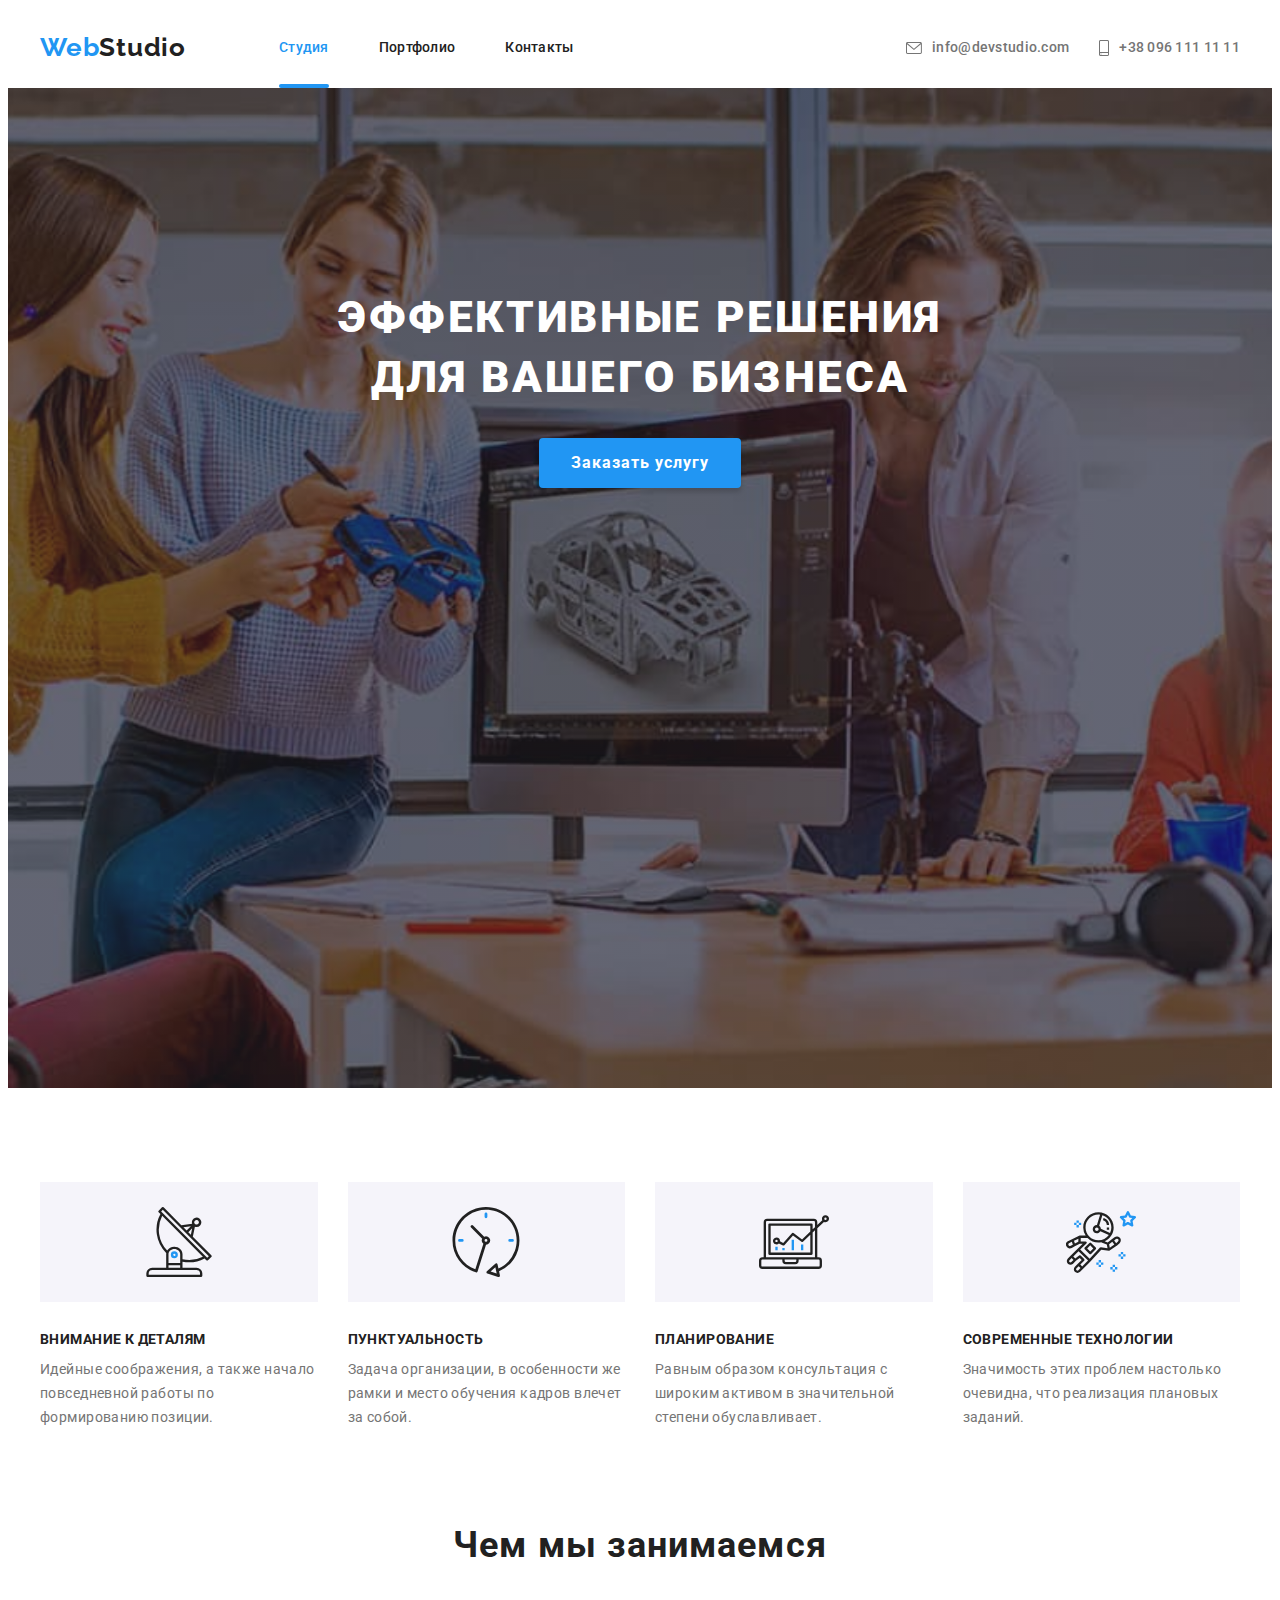
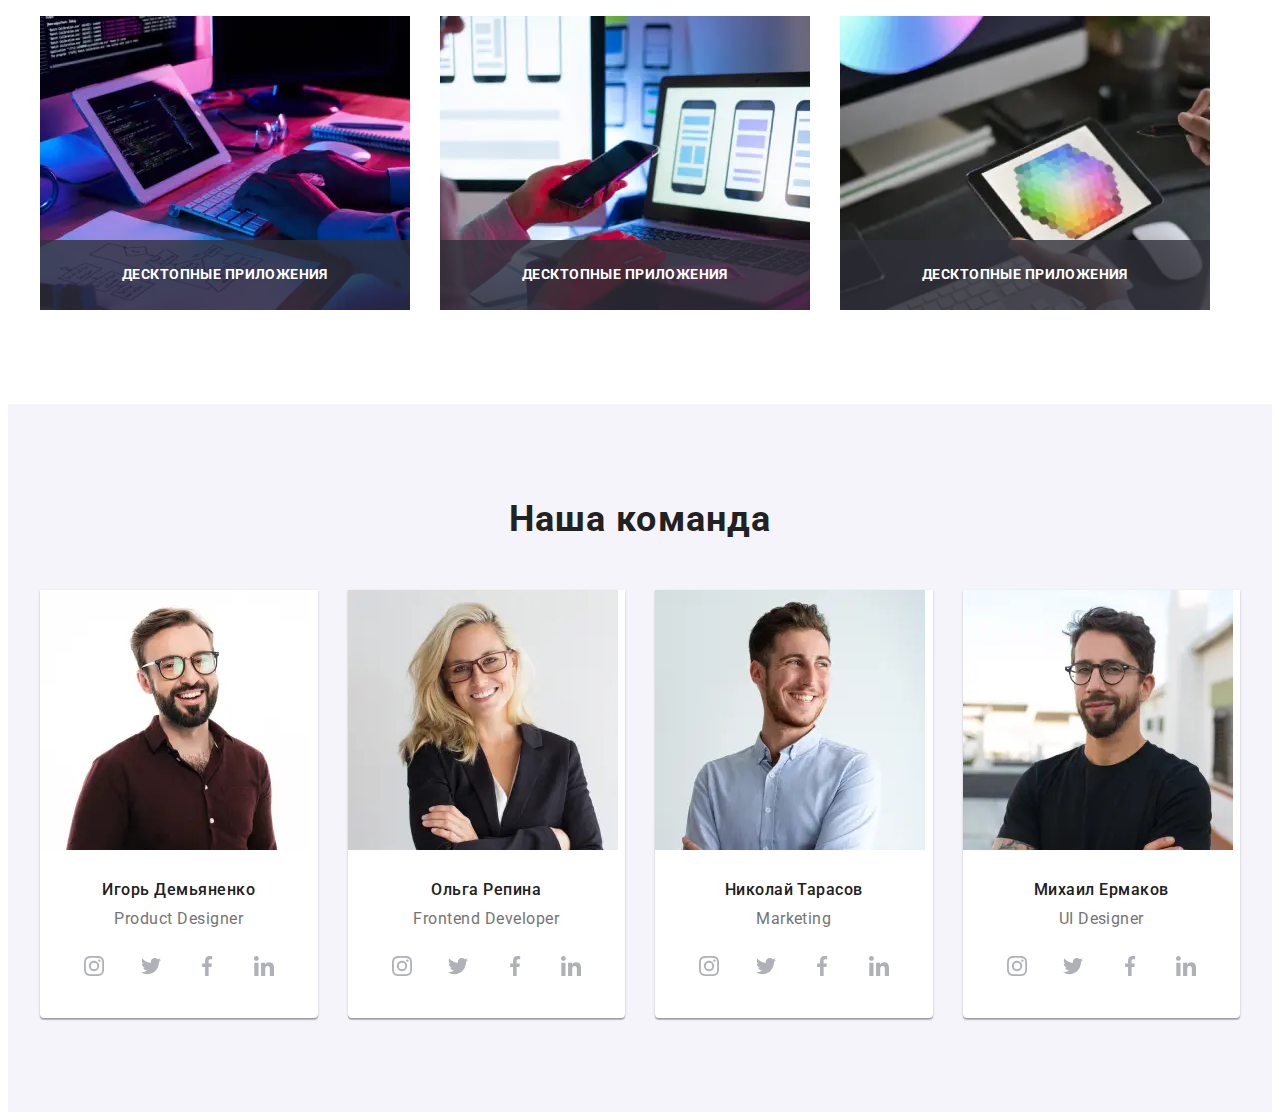
==== commit 0bf34dc8: "Finish section team" ====
--- a/index.html
+++ b/index.html
@@ -180,12 +180,32 @@
                 <ul class="team-list list">
                     <li class="team-list__card">
                         <picture>
+                            <source 
+                            srcset="./images/worker-1.webp 1x, ./images/worker-1-2x.webp 2x" 
+                            media="(min-width: 1200px)"
+                            type="image/webp"
+                            >
+                            <source srcset="./images/worker-1.jpg 1x, ./images/worker-1-2x.jpg 2x" 
+                            media="(min-width: 1200px)"
+                            >
+                            <source 
+                            srcset="./images/worker-1-tablet.webp 1x, ./images/worker-1-tablet-2x.webp 2x" 
+                            media="(min-width: 768px)"
+                            type="image/webp"
+                            >
+                            <source 
+                            srcset="./images/worker-1-tablet.jpg 1x, ./images/worker-1-tablet-2x.jpg 2x" 
+                            media="(min-width: 768px)"
+                            >
                             <source
                             srcset="./images/worker-1-mobile.webp 1x, ./images/worker-1-mobile-2x.webp 2x"
                             media="(max-width: 767px)"
-                            type="image/webp">
-                            <source srcset="./images/worker-1-mobile.jpg 1x, ./images/worker-1-mobile-2x.jpg 2x" 
-                            media="(max-width: 767px)">
+                            type="image/webp"
+                            >
+                            <source 
+                            srcset="./images/worker-1-mobile.jpg 1x, ./images/worker-1-mobile-2x.jpg 2x" 
+                            media="(max-width: 767px)"
+                            >
                             <img class="team-list__photo" src="./images/worker-1.jpg" alt="Фото продукт-дизайнера">
                         </picture>
                         <div class="team-list__wrapper">
@@ -225,11 +245,32 @@
                     </li>
                     <li class="team-list__card">
                         <picture>
-                            <source srcset="./images/worker-2-mobile.webp 1x, ./images/worker-2-mobile-2x.webp 2x" 
-                            media="(max-width: 767px)"
-                            type="image/webp">
-                            <source srcset="./images/worker-2-mobile.jpg 1x, ./images/worker-2-mobile-2x.jpg 2x" 
-                            media="(max-width: 767px)">
+                            <source 
+                            srcset="./images/worker-2.webp 1x, ./images/worker-2-2x.webp 2x" 
+                            media="(min-width: 1200px)" 
+                            type="image/webp"
+                            >
+                            <source srcset="./images/worker-2.jpg 1x, ./images/worker-2-2x.jpg 2x" 
+                            media="(min-width: 1200px)"
+                            >
+                            <source 
+                            srcset="./images/worker-2-tablet.webp 1x, ./images/worker-2-tablet-2x.webp 2x" 
+                            media="(min-width: 768px)"
+                            type="image/webp"
+                            >
+                            <source 
+                            srcset="./images/worker-2-tablet.jpg 1x, ./images/worker-2-tablet-2x.jpg 2x" 
+                            media="(min-width: 768px)"
+                            >
+                            <source 
+                            srcset="./images/worker-2-mobile.webp 1x, ./images/worker-2-mobile-2x.webp 2x" 
+                            media="(max-width: 767px)"
+                            type="image/webp"
+                            >
+                            <source 
+                            srcset="./images/worker-2-mobile.jpg 1x, ./images/worker-2-mobile-2x.jpg 2x" 
+                            media="(max-width: 767px)"
+                            >
                             <img class="team-list__photo" src="./images/worker-2.jpg" alt="Фото фронтент-разработчика">
                         </picture>
                         <div class="team-list__wrapper">
@@ -269,11 +310,30 @@
                     </li>
                     <li class="team-list__card">
                         <picture>
-                            <source srcset="./images/worker-3-mobile.webp 1x, ./images/worker-3-mobile-2x.webp 2x" 
-                            media="(max-width: 767px)"
-                            type="image/webp">
-                            <source srcset="./images/worker-3-mobile.jpg 1x, ./images/worker-3-mobile-2x.jpg 2x" 
-                            media="(max-width: 767px)">
+                            <source 
+                            srcset="./images/worker-3.webp 1x, ./images/worker-3-2x.webp 2x" 
+                            media="(min-width: 1200px)" 
+                            type="image/webp"
+                            >
+                            <source srcset="./images/worker-3.jpg 1x, ./images/worker-3-2x.jpg 2x" 
+                            media="(min-width: 1200px)"
+                            >
+                            <source 
+                            srcset="./images/worker-3-tablet.webp 1x, ./images/worker-3-tablet-2x.webp 2x" 
+                            media="(min-width: 768px)"
+                            type="image/webp"
+                            >
+                            <source 
+                            srcset="./images/worker-3-tablet.jpg 1x, ./images/worker-3-tablet-2x.jpg 2x" media="(min-width: 768px)">
+                            <source 
+                            srcset="./images/worker-3-mobile.webp 1x, ./images/worker-3-mobile-2x.webp 2x" 
+                            media="(max-width: 767px)"
+                            type="image/webp"
+                            >
+                            <source 
+                            srcset="./images/worker-3-mobile.jpg 1x, ./images/worker-3-mobile-2x.jpg 2x" 
+                            media="(max-width: 767px)"
+                            >
                             <img class="team-list__photo" src="./images/worker-3.jpg" alt="Фото маркетолога">
                         </picture>
                         <div class="team-list__wrapper">
@@ -313,11 +373,32 @@
                     </li>
                     <li class="team-list__card">
                         <picture>
-                            <source srcset="./images/worker-4-mobile.webp 1x, ./images/worker-4-mobile-2x.webp 2x" 
-                            media="(max-width: 767px)"
-                            type="image/webp">
-                            <source srcset="./images/worker-4-mobile.jpg 1x, ./images/worker-4-mobile-2x.jpg 2x" 
-                            media="(max-width: 767px)">
+                            <source 
+                            srcset="./images/worker-4.webp 1x, ./images/worker-4-2x.webp 2x" 
+                            media="(min-width: 1200px)" 
+                            type="image/webp"
+                            >
+                            <source srcset="./images/worker-4.jpg 1x, ./images/worker-4-2x.jpg 2x" 
+                            media="(min-width: 1200px)"
+                            >
+                            <source 
+                            srcset="./images/worker-4-tablet.webp 1x, ./images/worker-4-tablet-2x.webp 2x" 
+                            media="(min-width: 768px)"
+                            type="image/webp"
+                            >
+                            <source 
+                            srcset="./images/worker-4-tablet.jpg 1x, ./images/worker-4-tablet-2x.jpg 2x" 
+                            media="(min-width: 768px)"
+                            >
+                            <source 
+                            srcset="./images/worker-4-mobile.webp 1x, ./images/worker-4-mobile-2x.webp 2x" 
+                            media="(max-width: 767px)"
+                            type="image/webp"
+                            >
+                            <source 
+                            srcset="./images/worker-4-mobile.jpg 1x, ./images/worker-4-mobile-2x.jpg 2x" 
+                            media="(max-width: 767px)"
+                            >
                             <img class="team-list__photo" src="./images/worker-4.jpg" alt="Фото дизайнера">
                         </picture>
                         <div class="team-list__wrapper">
--- a/css/main.min.css
+++ b/css/main.min.css
@@ -1,2 +1,2 @@
-:root{--primary-font-family: "Roboto", sans-serif;--secondary-font-family: "Raleway", sans-serif;--primary-accent-color: #2196f3;--primary-text-color: #212121;--secondary-text-color: #757575;--primary-background-color: #2f303a;--secondary-background-color: #f5f4fa;--secondary-accent-color: #ffffff;--primery-icon-coplor: #afb1b8}.visually-hidden{position:absolute;width:1px;height:1px;margin:-1px;border:0;padding:0;white-space:nowrap;clip-path:inset(100%);clip:rect(0 0 0 0);overflow:hidden}body{font-family:var(--primary-font-family);color:var(--primary-text-color)}h1,h2,h3,p{margin-top:0;margin-bottom:0}ul{margin-top:0;margin-bottom:0;padding-left:0}img{display:block;max-width:100%;height:auto}.list{list-style:none}.link{text-decoration:none}@media screen and (max-width: 1199px){.section{padding-top:60px;padding-bottom:60px}}@media screen and (min-width: 1200px){.section{padding-top:94px;padding-bottom:94px}}.container{padding-left:15px;padding-right:15px}@media screen and (min-width: 480px){.container{width:480px;margin-left:auto;margin-right:auto}}@media screen and (min-width: 768px){.container{width:768px}}@media screen and (min-width: 1200px){.container{width:1200px}}.logo{font-family:var(--secondary-font-family);font-weight:700;letter-spacing:0.03em;color:var(--primary-accent-color)}.menu__link.current{color:var(--primary-accent-color)}.menu__link.current::after{position:absolute;left:0;bottom:0;content:"";width:100%;height:4px;background-color:var(--primary-accent-color);border-radius:2px}.modal-btn{min-width:200px;font-family:inherit;font-weight:700;font-size:16px;line-height:1.87;letter-spacing:0.06em;color:var(--secondary-accent-color);background:var(--primary-accent-color);box-shadow:0px 4px 4px rgba(0,0,0,0.15);border-radius:4px;border:none;cursor:pointer;transition:background 250ms cubic-bezier(0.4, 0, 0.2, 1)}.modal-btn:hover,.modal-btn:focus{background:#188ce8}.social-icons{display:flex;align-items:center;justify-content:center;width:44px;height:44px;border-radius:50%}.backdrop{position:fixed;top:0;left:0;width:100vw;height:100vh;background-color:rgba(0,0,0,0.2);transition:opacity 250ms cubic-bezier(0.4, 0, 0.2, 1),visibility 250ms cubic-bezier(0.4, 0, 0.2, 1)}.backdrop.is-hidden{opacity:0;visibility:hidden;pointer-events:none}.modal{position:absolute;top:50%;left:50%;transform:translate(-50%, -50%);width:528px;height:581px;background-color:var(--secondary-accent-color)}.modal-close-btn{position:absolute;top:8px;right:8px;display:flex;justify-content:center;align-items:center;width:30px;height:30px;border-radius:50%;border:1px solid rgba(0,0,0,0.1);background-color:transparent;padding:0;cursor:pointer;transition:fill 250ms cubic-bezier(0.4, 0, 0.2, 1)}.modal-close-btn:hover,.modal-close-btn:focus{fill:var(--primary-accent-color)}.modal{padding:40px}.contact-form{display:flex;flex-direction:column}.contact-form-title{margin-bottom:12px;font-weight:700;font-size:20px;line-height:1.15;text-align:center;letter-spacing:0.03em}.contact-form-field{margin-bottom:4px;font-size:12px;line-height:1.17;letter-spacing:0.01em;color:var(--secondary-text-color)}.contact-form-inpunt-wrapper{position:relative;margin-bottom:10px}.contact-form-inpunt{height:40px;width:100%;padding:12px 16px 12px 42px;border:1px solid rgba(33,33,33,0.2);border-radius:4px;transition:border-color 250ms cubic-bezier(0.4, 0, 0.2, 1)}.contact-form-inpunt:focus{outline:none;border-color:var(--primary-accent-color)}.contact-form-icon{position:absolute;top:50%;left:12px;transform:translateY(-50%);transition:fill 250ms cubic-bezier(0.4, 0, 0.2, 1)}.contact-form-inpunt:focus+.contact-form-icon{fill:var(--primary-accent-color)}.contact-form-message{width:100%;height:120px;padding:12px 16px;margin-bottom:20px;border:1px solid rgba(33,33,33,0.2);border-radius:4px;resize:none;transition:border-color 250ms cubic-bezier(0.4, 0, 0.2, 1)}.contact-form-message:focus{outline:none;border-color:var(--primary-accent-color)}.contact-form-message::placeholder{font-weight:400;font-size:14px;line-height:1.14;letter-spacing:0.01em;color:rgba(117,117,117,0.5)}.contact-form-checkbox{position:absolute;width:1px;height:1px;margin:-1px;border:0;padding:0;white-space:nowrap;clip-path:inset(100%);clip:rect(0 0 0 0);overflow:hidden}.contact-form-checkbox-label{display:flex;align-items:center;justify-content:center;font-weight:400;font-size:14px;line-height:1.71;letter-spacing:0.03em;color:var(--secondary-text-color);cursor:pointer}.contact-form-checkbox-label::before{display:inline-block;content:'';width:16px;height:15px;border:2px solid var(--primary-text-color);border-radius:2px;margin-right:8px;cursor:pointer}.contact-form-checkbox:checked+.contact-form-checkbox-label::before{background-image:url("../images/icon-check.svg");background-color:var(--primary-accent-color);background-size:contain;border:2px solid var(--primary-accent-color)}.contact-form-checkbox:focus+.contact-form-checkbox-label::before{outline:1px solid var(--primary-text-color)}.contact-form-checkbox-wrapper{margin-bottom:30px}.contact-form-submit{padding:10px 56px;margin:0 auto}.contact-form-policy{color:var(--primary-accent-color)}@media screen and (max-width: 767px){.mobile-menu{position:absolute;top:0;left:0;background-color:#FFFFFF;width:100%;height:100vh;overflow:auto;opacity:0;visibility:hidden;pointer-events:none;transition:opacity 250ms cubic-bezier(0.4, 0, 0.2, 1),visibility 250ms cubic-bezier(0.4, 0, 0.2, 1)}.mobile-menu.is-open{opacity:1;visibility:visible;pointer-events:auto}.mobile-menu__container{position:relative;display:flex;flex-direction:column;height:100vh;padding-top:48px;padding-bottom:48px;padding-left:40px}.mobile-menu__close-btn{position:absolute;top:10px;right:15px;background-color:transparent;border:none;padding:0;line-height:0;fill:#000000;transition:fill 250ms cubic-bezier(0.4, 0, 0.2, 1)}.mobile-menu__close-btn:hover,.mobile-menu__close-btn:focus{fill:var(--primary-accent-color)}.mobile-navigation{margin-bottom:auto}.mobile-navigation__item:not(:last-child){margin-bottom:32px}.mobile-navigation__link{font-weight:500;font-size:40px;line-height:1.18;letter-spacing:0.02em;color:var(--primary-text-color);transition:color 250ms cubic-bezier(0.4, 0, 0.2, 1)}.mobile-navigation__link.current{color:var(--primary-accent-color)}.mobile-menu-contact{margin-bottom:64px}.mobile-menu-contact__item:not(:last-child){margin-bottom:32px}.mobile-menu-contact__tel{font-weight:500;font-size:34px;line-height:1.18;letter-spacing:0.02em;color:var(--secondary-text-color);transition:color 250ms cubic-bezier(0.4, 0, 0.2, 1);color:var(--primary-accent-color)}.mobile-menu-contact__mail{font-weight:500;font-size:24px;line-height:1.17;letter-spacing:0.02em;color:var(--secondary-text-color);transition:color 250ms cubic-bezier(0.4, 0, 0.2, 1)}.mobile-menu-social{display:flex;flex-wrap:wrap}.mobile-menu-social__item:not(:last-child){padding-right:10px;border-right:1px solid rgba(33,33,33,0.2)}.mobile-menu-social__item:not(:first-child){padding-left:10px}.mobile-menu-social__link{font-weight:500;font-size:18px;line-height:1.2;letter-spacing:0.02em;color:var(--primary-accent-color)}}.heading__logo{display:block;padding-top:16px;padding-bottom:16px;font-size:24px;line-height:1.17}.title-logo-color{color:var(--primary-text-color)}@media screen and (max-width: 767px){.heading{position:relative}.heading__container{display:flex;justify-content:space-between;align-items:center}.menu{display:none}.contact-header{display:none}.mobile-mune-btn{background-color:transparent;border:none;padding:0;line-height:0;fill:#000000;transition:fill 250ms cubic-bezier(0.4, 0, 0.2, 1)}.mobile-mune-btn:hover,.mobile-mune-btn:focus{fill:var(--primary-accent-color)}}@media screen and (min-width: 768px){.mobile-mune-btn{display:none}.mobile-menu{display:none}.heading__logo{padding-top:26px;padding-bottom:26px;margin-right:88px}.heading__container{display:flex;align-items:center}.navigation{display:flex;margin-right:auto}.menu{display:flex;align-items:center}.menu__item:not(:last-child){margin-right:50px}.menu__link{display:block;position:relative;padding-top:32px;padding-bottom:32px;font-weight:500;font-size:14px;line-height:1.14;letter-spacing:0.02em;color:var(--primary-text-color);transition:color 250ms cubic-bezier(0.4, 0, 0.2, 1)}.contact-header__link{display:flex;align-items:center;font-weight:500;font-size:12px;line-height:1.17;letter-spacing:0.02em;color:var(--secondary-text-color);transition:color 250ms cubic-bezier(0.4, 0, 0.2, 1)}.contact-header__icon-envelope{width:14px;height:10px;fill:currentColor;margin-right:8px}.contact-header__icon-smartphone{width:10px;height:14px;fill:currentColor;margin-right:8px}}@media screen and (min-width: 768px) and (max-width: 1199px){.contact-header__item:not(:last-child){margin-bottom:10px}}@media screen and (min-width: 1200px){.heading__logo{padding-top:24px;padding-bottom:24px;margin-right:93px;font-size:26px;line-height:1.19}.menu__link:focus,.menu__link:hover{color:var(--primary-accent-color)}.contact-header{display:flex}.contact-header__item:not(:last-child){margin-right:30px}.contact-header__link{font-weight:500;font-size:14px;line-height:1.14;letter-spacing:0.02em;color:var(--secondary-text-color);transition:color 250ms cubic-bezier(0.4, 0, 0.2, 1)}.contact-header__link:focus,.contact-header__link:hover{color:var(--primary-accent-color)}.contact-header__icon-envelope{width:16px;height:12px;fill:currentColor;margin-right:10px}.contact-header__icon-smartphone{height:16px;fill:currentColor;margin-right:10px}}.hero{max-width:480px;height:400px;margin-left:auto;margin-right:auto;text-align:center;padding-top:118px;padding-bottom:118px;background-image:linear-gradient(rgba(47,48,58,0.4), rgba(47,48,58,0.4)),url("../images/background-hero-mobile-img.jpg");background-size:cover;background-position:center;background-color:#c4c4c4}@media (min-device-pixel-ratio: 2), (min-resolution: 192dpi), (min-resolution: 2dppx){.hero{background-image:linear-gradient(rgba(47,48,58,0.4), rgba(47,48,58,0.4)),url("../images/background-hero-mobile-img-2x.jpg")}}.hero-title{margin-bottom:30px;font-weight:900;font-size:26px;line-height:1.6;letter-spacing:0.06em;text-transform:uppercase;color:var(--secondary-accent-color)}.hero__modal-btn{justify-content:center;padding:10px 32px}@media screen and (min-width: 768px){.hero{max-width:768px;background-image:linear-gradient(rgba(47,48,58,0.4), rgba(47,48,58,0.4)),url("../images/background-hero-tablet-img.jpg")}}@media screen and (min-width: 768px) and (min-device-pixel-ratio: 2), screen and (min-width: 768px) and (min-resolution: 192dpi), screen and (min-width: 768px) and (min-resolution: 2dppx){.hero{background-image:linear-gradient(rgba(47,48,58,0.4), rgba(47,48,58,0.4)),url("../images/background-hero-tablet-img-2x.jpg")}}@media screen and (min-width: 1200px){.hero{max-width:1600px;height:600px;padding-top:200px;padding-bottom:200px;background-image:linear-gradient(rgba(47,48,58,0.4), rgba(47,48,58,0.4)),url("../images/background-hero-img.jpg")}}@media screen and (min-width: 1200px) and (min-device-pixel-ratio: 2), screen and (min-width: 1200px) and (min-resolution: 192dpi), screen and (min-width: 1200px) and (min-resolution: 2dppx){.hero{background-image:linear-gradient(rgba(47,48,58,0.4), rgba(47,48,58,0.4)),url("../images/background-hero-img-2x.jpg")}}@media screen and (min-width: 1200px){.hero-title{font-weight:900;font-size:44px;line-height:1.36}}.about{margin-left:auto;margin-right:auto}.about-list__item{width:100%}.about-list__container{display:flex;justify-content:center;align-items:center;height:120px;margin-bottom:30px;background:var(--secondary-background-color)}.about-list__title{margin-bottom:10px;font-weight:700;font-size:14px;line-height:1.14;letter-spacing:0.03em;text-transform:uppercase}.about-list__description{font-size:14px;line-height:1.71;letter-spacing:0.03em;color:var(--secondary-text-color)}@media screen and (max-width: 767px){.about-list__item:not(:last-child){margin-bottom:30px}.about-list__title{text-align:center}}@media screen and (min-width: 768px){.about-list{display:flex;flex-wrap:wrap;margin:-15px}.about-list__item{width:calc((100% - 2 * 30px) / 2);margin:15px}}@media screen and (min-width: 1200px){.about-list__item{width:calc((100% - 4 * 30px) / 4)}}@media screen and (max-width: 1199px){.directions{display:none}}@media screen and (min-width: 1200px){.directions{padding-top:0}.directions-list{display:flex;flex-wrap:wrap}.directions__title{margin-bottom:50px;font-weight:700;font-size:36px;line-height:1.17;text-align:center;letter-spacing:0.03em}.directions-list__card{width:370px;position:relative}.directions-list__card:not(:nth-child(3n)){margin-right:30px}.directions-list__description{display:flex;position:absolute;bottom:0;width:100%;height:70px;align-items:center;justify-content:center;color:var(--secondary-accent-color);font-weight:700;font-size:14px;line-height:1.14;letter-spacing:0.03em;text-transform:uppercase;background:rgba(47,48,58,0.8)}}.team{background:var(--secondary-background-color)}.team__title{margin-bottom:30px;font-weight:700;font-size:28px;line-height:1.18;text-align:center;letter-spacing:0.03em}.team-list{display:flex;flex-wrap:wrap;justify-content:center}.team-list__card{background:var(--secondary-accent-color);box-shadow:0px 1px 3px rgba(0,0,0,0.12),0px 1px 1px rgba(0,0,0,0.14),0px 2px 1px rgba(0,0,0,0.2);border-radius:0px 0px 4px 4px;text-align:center;max-width:450px}.team-list__wrapper{padding-top:30px;padding-bottom:24px;padding-left:122px;padding-right:122px}.team-list__worker{margin-bottom:10px;font-weight:500;font-size:16px;line-height:1.19;letter-spacing:0.03em}.team-list__position{margin-bottom:16px;font-size:16px;line-height:1.19;letter-spacing:0.03em;color:var(--secondary-text-color)}.social-list{display:flex;justify-content:space-between;flex-wrap:wrap}.social-list__link{fill:var(--primery-icon-coplor);transition:fill 250ms cubic-bezier(0.4, 0, 0.2, 1),background-color 250ms cubic-bezier(0.4, 0, 0.2, 1)}.clients-title{margin-bottom:50px;font-weight:700;font-size:36px;line-height:1.17;text-align:center;letter-spacing:0.03em}.clients-list{display:flex;flex-wrap:wrap}.clients-item:not(:nth-child(6n)){margin-right:30px}.clients-list-link{display:flex;align-items:center;justify-content:center;fill:var(--primery-icon-coplor);width:170px;height:92px;border:1px solid var(--primery-icon-coplor);box-sizing:border-box;border-radius:4px;transition:fill 250ms cubic-bezier(0.4, 0, 0.2, 1),border 250ms cubic-bezier(0.4, 0, 0.2, 1)}.clients-list-link:hover,.clients-list-link:focus{fill:var(--primary-accent-color);border:1px solid var(--primary-accent-color)}.bottom{padding-top:60px;padding-bottom:60px;background:var(--primary-background-color)}.bottom-logo{display:inline-block;margin-bottom:20px}.bottom-logo-color{color:var(--secondary-accent-color)}.bottom-contact-item:not(:last-child){margin-bottom:9px}.bottom-contact-list-address{font-style:normal;font-size:14px;line-height:1.71;letter-spacing:0.03em;color:var(--secondary-accent-color);transition:color 250ms cubic-bezier(0.4, 0, 0.2, 1)}.bottom-contact-list-address:hover,.bottom-contact-list-address:focus{color:var(--primary-accent-color)}.bottom-contact-list-link{font-style:normal;font-size:14px;line-height:1.71;letter-spacing:0.03em;color:rgba(255,255,255,0.6);transition:color 250ms cubic-bezier(0.4, 0, 0.2, 1)}.bottom-contact-list-link:hover,.bottom-contact-list-link:focus{color:var(--primary-accent-color)}.container-left{margin-right:70px}.container-join{margin-right:auto}.container-bottom{display:flex;align-items:baseline}.bottom-title{margin-bottom:20px;font-weight:700;font-size:14px;line-height:16px;letter-spacing:0.03em;text-transform:uppercase;color:var(--secondary-accent-color)}.bottom-social-list{display:flex}.bottom-social-list-link{fill:var(--secondary-accent-color);background:rgba(255,255,255,0.1);transition:background-color 250ms cubic-bezier(0.4, 0, 0.2, 1)}.bottom-social-list-link:hover,.bottom-social-list-link:focus{background-color:var(--primary-accent-color)}.bottom-social-item:not(:nth-child(4n)){margin-right:10px}.subscription-title{margin-bottom:20px;font-weight:700;font-size:14px;line-height:16px;letter-spacing:0.03em;text-transform:uppercase;color:var(--secondary-accent-color)}.subscription-container{display:flex}.subscription-form-submit{display:flex;align-items:center;justify-content:space-between;padding:10px 28px 10px 29px}.subscription-form-input{width:358px;height:50px;margin-right:12px;padding:15px 16px;background-color:transparent;border:1px solid rgba(255,255,255,0.3);border-radius:4px;color:var(--secondary-accent-color);transition:border-color 250ms cubic-bezier(0.4, 0, 0.2, 1)}.subscription-form-input:focus{outline:none;border-color:var(--primary-accent-color)}.subscription-form-input::placeholder{font-weight:400;font-size:16px;line-height:1, 25;letter-spacing:0.03em;color:rgba(255,255,255,0.6)}.filter-list{display:flex;justify-content:center;margin-bottom:50px}.filter-item:not(:last-child){margin-right:8px}.filter-list-button{padding:6px 22px;background:var(--secondary-background-color);border-radius:4px;font-family:inherit;font-weight:500;font-size:16px;line-height:1.62;text-align:center;letter-spacing:0.03em;color:var(--primary-text-color);border:none;cursor:pointer;transition:background 250ms cubic-bezier(0.4, 0, 0.2, 1),color 250ms cubic-bezier(0.4, 0, 0.2, 1),box-shadow 250ms cubic-bezier(0.4, 0, 0.2, 1)}.filter-list-button:hover,.filter-list-button:focus{background:var(--primary-accent-color);color:var(--secondary-accent-color);box-shadow:0px 3px 1px rgba(0,0,0,0.1),0px 1px 2px rgba(0,0,0,0.08),0px 2px 2px rgba(0,0,0,0.12)}.filter-list-button.first{background:var(--primary-accent-color);color:var(--secondary-accent-color);box-shadow:0px 3px 1px rgba(0,0,0,0.1),0px 1px 2px rgba(0,0,0,0.08),0px 2px 2px rgba(0,0,0,0.12)}.portfolio-list{display:flex;flex-wrap:wrap}.portfolio-item{width:370px;box-sizing:border-box;cursor:pointer}.portfolio-item:not(:nth-child(3n)){margin-right:30px}.portfolio-item:not(:nth-last-child(-n+3)){margin-bottom:30px}.portfolio-link{display:block;transition:box-shadow 250ms cubic-bezier(0.4, 0, 0.2, 1)}.portfolio-link:hover,.portfolio-link:focus{box-shadow:0px 1px 1px rgba(0,0,0,0.12),0px 4px 4px rgba(0,0,0,0.06),1px 4px 6px rgba(0,0,0,0.16)}.portfolio-link-wrapper{position:relative;overflow:hidden}.portfolio-overlay{position:absolute;top:0;width:100%;height:100%;font-size:18px;line-height:1.55;letter-spacing:0.03em;color:var(--secondary-accent-color);background-color:rgba(33,150,243,0.9);text-align:center;padding:63px 24px;overflow:auto;transform:translateY(101%);transition:transform 250ms cubic-bezier(0.4, 0, 0.2, 1)}.portfolio-link:hover .portfolio-overlay,.portfolio-link:focus .portfolio-overlay{transform:translateY(0%)}.portfolio-item-wrapper{background:var(--secondary-accent-color);border:1px solid #eeeeee;border-top:none;padding:20px 24px}.portfolio-list-title{color:var(--primary-text-color);font-weight:700;font-size:18px;line-height:2;letter-spacing:0.06em}.portfolio-list-description{font-size:16px;line-height:1.87;letter-spacing:0.03em;color:var(--secondary-text-color)}
+:root{--primary-font-family: "Roboto", sans-serif;--secondary-font-family: "Raleway", sans-serif;--primary-accent-color: #2196f3;--primary-text-color: #212121;--secondary-text-color: #757575;--primary-background-color: #2f303a;--secondary-background-color: #f5f4fa;--secondary-accent-color: #ffffff;--primery-icon-coplor: #afb1b8}.visually-hidden{position:absolute;width:1px;height:1px;margin:-1px;border:0;padding:0;white-space:nowrap;clip-path:inset(100%);clip:rect(0 0 0 0);overflow:hidden}body{font-family:var(--primary-font-family);color:var(--primary-text-color)}h1,h2,h3,p{margin-top:0;margin-bottom:0}ul{margin-top:0;margin-bottom:0;padding-left:0}img{display:block;max-width:100%;height:auto}.list{list-style:none}.link{text-decoration:none}@media screen and (max-width: 1199px){.section{padding-top:60px;padding-bottom:60px}}@media screen and (min-width: 1200px){.section{padding-top:94px;padding-bottom:94px}}.container{padding-left:15px;padding-right:15px}@media screen and (min-width: 480px){.container{width:480px;margin-left:auto;margin-right:auto}}@media screen and (min-width: 768px){.container{width:768px}}@media screen and (min-width: 1200px){.container{width:1200px}}.logo{font-family:var(--secondary-font-family);font-weight:700;letter-spacing:0.03em;color:var(--primary-accent-color)}.menu__link.current{color:var(--primary-accent-color)}.menu__link.current::after{position:absolute;left:0;bottom:0;content:"";width:100%;height:4px;background-color:var(--primary-accent-color);border-radius:2px}.modal-btn{min-width:200px;font-family:inherit;font-weight:700;font-size:16px;line-height:1.87;letter-spacing:0.06em;color:var(--secondary-accent-color);background:var(--primary-accent-color);box-shadow:0px 4px 4px rgba(0,0,0,0.15);border-radius:4px;border:none;cursor:pointer;transition:background 250ms cubic-bezier(0.4, 0, 0.2, 1)}.modal-btn:hover,.modal-btn:focus{background:#188ce8}.social-icons{display:flex;align-items:center;justify-content:center;width:44px;height:44px;border-radius:50%}.backdrop{position:fixed;top:0;left:0;width:100vw;height:100vh;background-color:rgba(0,0,0,0.2);transition:opacity 250ms cubic-bezier(0.4, 0, 0.2, 1),visibility 250ms cubic-bezier(0.4, 0, 0.2, 1)}.backdrop.is-hidden{opacity:0;visibility:hidden;pointer-events:none}.modal{position:absolute;top:50%;left:50%;transform:translate(-50%, -50%);width:528px;height:581px;background-color:var(--secondary-accent-color)}.modal-close-btn{position:absolute;top:8px;right:8px;display:flex;justify-content:center;align-items:center;width:30px;height:30px;border-radius:50%;border:1px solid rgba(0,0,0,0.1);background-color:transparent;padding:0;cursor:pointer;transition:fill 250ms cubic-bezier(0.4, 0, 0.2, 1)}.modal-close-btn:hover,.modal-close-btn:focus{fill:var(--primary-accent-color)}.modal{padding:40px}.contact-form{display:flex;flex-direction:column}.contact-form-title{margin-bottom:12px;font-weight:700;font-size:20px;line-height:1.15;text-align:center;letter-spacing:0.03em}.contact-form-field{margin-bottom:4px;font-size:12px;line-height:1.17;letter-spacing:0.01em;color:var(--secondary-text-color)}.contact-form-inpunt-wrapper{position:relative;margin-bottom:10px}.contact-form-inpunt{height:40px;width:100%;padding:12px 16px 12px 42px;border:1px solid rgba(33,33,33,0.2);border-radius:4px;transition:border-color 250ms cubic-bezier(0.4, 0, 0.2, 1)}.contact-form-inpunt:focus{outline:none;border-color:var(--primary-accent-color)}.contact-form-icon{position:absolute;top:50%;left:12px;transform:translateY(-50%);transition:fill 250ms cubic-bezier(0.4, 0, 0.2, 1)}.contact-form-inpunt:focus+.contact-form-icon{fill:var(--primary-accent-color)}.contact-form-message{width:100%;height:120px;padding:12px 16px;margin-bottom:20px;border:1px solid rgba(33,33,33,0.2);border-radius:4px;resize:none;transition:border-color 250ms cubic-bezier(0.4, 0, 0.2, 1)}.contact-form-message:focus{outline:none;border-color:var(--primary-accent-color)}.contact-form-message::placeholder{font-weight:400;font-size:14px;line-height:1.14;letter-spacing:0.01em;color:rgba(117,117,117,0.5)}.contact-form-checkbox{position:absolute;width:1px;height:1px;margin:-1px;border:0;padding:0;white-space:nowrap;clip-path:inset(100%);clip:rect(0 0 0 0);overflow:hidden}.contact-form-checkbox-label{display:flex;align-items:center;justify-content:center;font-weight:400;font-size:14px;line-height:1.71;letter-spacing:0.03em;color:var(--secondary-text-color);cursor:pointer}.contact-form-checkbox-label::before{display:inline-block;content:'';width:16px;height:15px;border:2px solid var(--primary-text-color);border-radius:2px;margin-right:8px;cursor:pointer}.contact-form-checkbox:checked+.contact-form-checkbox-label::before{background-image:url("../images/icon-check.svg");background-color:var(--primary-accent-color);background-size:contain;border:2px solid var(--primary-accent-color)}.contact-form-checkbox:focus+.contact-form-checkbox-label::before{outline:1px solid var(--primary-text-color)}.contact-form-checkbox-wrapper{margin-bottom:30px}.contact-form-submit{padding:10px 56px;margin:0 auto}.contact-form-policy{color:var(--primary-accent-color)}@media screen and (max-width: 767px){.mobile-menu{position:absolute;top:0;left:0;background-color:#FFFFFF;width:100%;height:100vh;overflow:auto;opacity:0;visibility:hidden;pointer-events:none;transition:opacity 250ms cubic-bezier(0.4, 0, 0.2, 1),visibility 250ms cubic-bezier(0.4, 0, 0.2, 1)}.mobile-menu.is-open{opacity:1;visibility:visible;pointer-events:auto}.mobile-menu__container{position:relative;display:flex;flex-direction:column;height:100vh;padding-top:48px;padding-bottom:48px;padding-left:40px}.mobile-menu__close-btn{position:absolute;top:10px;right:15px;background-color:transparent;border:none;padding:0;line-height:0;fill:#000000;transition:fill 250ms cubic-bezier(0.4, 0, 0.2, 1)}.mobile-menu__close-btn:hover,.mobile-menu__close-btn:focus{fill:var(--primary-accent-color)}.mobile-navigation{margin-bottom:auto}.mobile-navigation__item:not(:last-child){margin-bottom:32px}.mobile-navigation__link{font-weight:500;font-size:40px;line-height:1.18;letter-spacing:0.02em;color:var(--primary-text-color);transition:color 250ms cubic-bezier(0.4, 0, 0.2, 1)}.mobile-navigation__link.current{color:var(--primary-accent-color)}.mobile-menu-contact{margin-bottom:64px}.mobile-menu-contact__item:not(:last-child){margin-bottom:32px}.mobile-menu-contact__tel{font-weight:500;font-size:34px;line-height:1.18;letter-spacing:0.02em;color:var(--secondary-text-color);transition:color 250ms cubic-bezier(0.4, 0, 0.2, 1);color:var(--primary-accent-color)}.mobile-menu-contact__mail{font-weight:500;font-size:24px;line-height:1.17;letter-spacing:0.02em;color:var(--secondary-text-color);transition:color 250ms cubic-bezier(0.4, 0, 0.2, 1)}.mobile-menu-social{display:flex;flex-wrap:wrap}.mobile-menu-social__item:not(:last-child){padding-right:10px;border-right:1px solid rgba(33,33,33,0.2)}.mobile-menu-social__item:not(:first-child){padding-left:10px}.mobile-menu-social__link{font-weight:500;font-size:18px;line-height:1.2;letter-spacing:0.02em;color:var(--primary-accent-color)}}.heading__logo{display:block;padding-top:16px;padding-bottom:16px;font-size:24px;line-height:1.17}.title-logo-color{color:var(--primary-text-color)}@media screen and (max-width: 767px){.heading{position:relative}.heading__container{display:flex;justify-content:space-between;align-items:center}.menu{display:none}.contact-header{display:none}.mobile-mune-btn{background-color:transparent;border:none;padding:0;line-height:0;fill:#000000;transition:fill 250ms cubic-bezier(0.4, 0, 0.2, 1)}.mobile-mune-btn:hover,.mobile-mune-btn:focus{fill:var(--primary-accent-color)}}@media screen and (min-width: 768px){.mobile-mune-btn{display:none}.mobile-menu{display:none}.heading__logo{padding-top:26px;padding-bottom:26px;margin-right:88px}.heading__container{display:flex;align-items:center}.navigation{display:flex;margin-right:auto}.menu{display:flex;align-items:center}.menu__item:not(:last-child){margin-right:50px}.menu__link{display:block;position:relative;padding-top:32px;padding-bottom:32px;font-weight:500;font-size:14px;line-height:1.14;letter-spacing:0.02em;color:var(--primary-text-color);transition:color 250ms cubic-bezier(0.4, 0, 0.2, 1)}.contact-header__link{display:flex;align-items:center;font-weight:500;font-size:12px;line-height:1.17;letter-spacing:0.02em;color:var(--secondary-text-color);transition:color 250ms cubic-bezier(0.4, 0, 0.2, 1)}.contact-header__icon-envelope{width:14px;height:10px;fill:currentColor;margin-right:8px}.contact-header__icon-smartphone{width:10px;height:14px;fill:currentColor;margin-right:8px}}@media screen and (min-width: 768px) and (max-width: 1199px){.contact-header__item:not(:last-child){margin-bottom:10px}}@media screen and (min-width: 1200px){.heading__logo{padding-top:24px;padding-bottom:24px;margin-right:93px;font-size:26px;line-height:1.19}.menu__link:focus,.menu__link:hover{color:var(--primary-accent-color)}.contact-header{display:flex}.contact-header__item:not(:last-child){margin-right:30px}.contact-header__link{font-weight:500;font-size:14px;line-height:1.14;letter-spacing:0.02em;color:var(--secondary-text-color);transition:color 250ms cubic-bezier(0.4, 0, 0.2, 1)}.contact-header__link:focus,.contact-header__link:hover{color:var(--primary-accent-color)}.contact-header__icon-envelope{width:16px;height:12px;fill:currentColor;margin-right:10px}.contact-header__icon-smartphone{height:16px;fill:currentColor;margin-right:10px}}.hero{max-width:480px;height:400px;margin-left:auto;margin-right:auto;text-align:center;padding-top:118px;padding-bottom:118px;background-image:linear-gradient(rgba(47,48,58,0.4), rgba(47,48,58,0.4)),url("../images/background-hero-mobile-img.jpg");background-size:cover;background-position:center;background-color:#c4c4c4}@media (min-device-pixel-ratio: 2), (min-resolution: 192dpi), (min-resolution: 2dppx){.hero{background-image:linear-gradient(rgba(47,48,58,0.4), rgba(47,48,58,0.4)),url("../images/background-hero-mobile-img-2x.jpg")}}.hero-title{margin-bottom:30px;font-weight:900;font-size:26px;line-height:1.6;letter-spacing:0.06em;text-transform:uppercase;color:var(--secondary-accent-color)}.hero__modal-btn{justify-content:center;padding:10px 32px}@media screen and (min-width: 768px){.hero{max-width:768px;background-image:linear-gradient(rgba(47,48,58,0.4), rgba(47,48,58,0.4)),url("../images/background-hero-tablet-img.jpg")}}@media screen and (min-width: 768px) and (min-device-pixel-ratio: 2), screen and (min-width: 768px) and (min-resolution: 192dpi), screen and (min-width: 768px) and (min-resolution: 2dppx){.hero{background-image:linear-gradient(rgba(47,48,58,0.4), rgba(47,48,58,0.4)),url("../images/background-hero-tablet-img-2x.jpg")}}@media screen and (min-width: 1200px){.hero{max-width:1600px;height:600px;padding-top:200px;padding-bottom:200px;background-image:linear-gradient(rgba(47,48,58,0.4), rgba(47,48,58,0.4)),url("../images/background-hero-img.jpg")}}@media screen and (min-width: 1200px) and (min-device-pixel-ratio: 2), screen and (min-width: 1200px) and (min-resolution: 192dpi), screen and (min-width: 1200px) and (min-resolution: 2dppx){.hero{background-image:linear-gradient(rgba(47,48,58,0.4), rgba(47,48,58,0.4)),url("../images/background-hero-img-2x.jpg")}}@media screen and (min-width: 1200px){.hero-title{font-weight:900;font-size:44px;line-height:1.36}}.about{margin-left:auto;margin-right:auto}.about-list__item{width:100%}.about-list__container{display:flex;justify-content:center;align-items:center;height:120px;margin-bottom:30px;background:var(--secondary-background-color)}.about-list__title{margin-bottom:10px;font-weight:700;font-size:14px;line-height:1.14;letter-spacing:0.03em;text-transform:uppercase}.about-list__description{font-size:14px;line-height:1.71;letter-spacing:0.03em;color:var(--secondary-text-color)}@media screen and (max-width: 767px){.about-list__item:not(:last-child){margin-bottom:30px}.about-list__title{text-align:center}}@media screen and (min-width: 768px){.about-list{display:flex;flex-wrap:wrap;margin:-15px}.about-list__item{width:calc((100% - 2 * 30px) / 2);margin:15px}}@media screen and (min-width: 1200px){.about-list__item{width:calc((100% - 4 * 30px) / 4)}}@media screen and (max-width: 1199px){.directions{display:none}}@media screen and (min-width: 1200px){.directions{padding-top:0}.directions-list{display:flex;flex-wrap:wrap}.directions__title{margin-bottom:50px;font-weight:700;font-size:36px;line-height:1.17;text-align:center;letter-spacing:0.03em}.directions-list__card{width:370px;position:relative}.directions-list__card:not(:nth-child(3n)){margin-right:30px}.directions-list__description{display:flex;position:absolute;bottom:0;width:100%;height:70px;align-items:center;justify-content:center;color:var(--secondary-accent-color);font-weight:700;font-size:14px;line-height:1.14;letter-spacing:0.03em;text-transform:uppercase;background:rgba(47,48,58,0.8)}}.team{background:var(--secondary-background-color)}.team__title{margin-bottom:30px;font-weight:700;font-size:28px;line-height:1.18;text-align:center;letter-spacing:0.03em}.team-list{display:flex;flex-wrap:wrap}.team-list__card{background:var(--secondary-accent-color);box-shadow:0px 1px 3px rgba(0,0,0,0.12),0px 1px 1px rgba(0,0,0,0.14),0px 2px 1px rgba(0,0,0,0.2);border-radius:0px 0px 4px 4px;text-align:center;max-width:450px}.team-list__wrapper{padding-top:30px;padding-bottom:24px;padding-left:122px;padding-right:122px}.team-list__worker{margin-bottom:10px;font-weight:500;font-size:16px;line-height:1.19;letter-spacing:0.03em}.team-list__position{margin-bottom:16px;font-size:16px;line-height:1.19;letter-spacing:0.03em;color:var(--secondary-text-color)}.social-list{display:flex;justify-content:space-between;flex-wrap:wrap}.social-list__link{fill:var(--primery-icon-coplor);transition:fill 250ms cubic-bezier(0.4, 0, 0.2, 1),background-color 250ms cubic-bezier(0.4, 0, 0.2, 1)}@media screen and (max-width: 767px){.team-list__card:not(:last-child){margin-bottom:30px}}@media screen and (min-width: 768px){.team-list{margin:-15px}.team-list__card{width:calc((100% - 2 * 30px) / 2);margin:15px}.team-list__wrapper{padding-left:74px;padding-right:74px}}@media screen and (min-width: 1200px){.team-list__card{width:calc((100% - 4 * 30px) / 4)}.team-list__wrapper{padding-left:32px;padding-right:32px;padding-bottom:30px}.team__title{margin-bottom:50px;font-weight:700;font-size:36px;line-height:1.17}.social-list__link:hover,.social-list__link:focus{fill:var(--secondary-accent-color);background-color:var(--primary-accent-color)}}.clients-title{margin-bottom:50px;font-weight:700;font-size:36px;line-height:1.17;text-align:center;letter-spacing:0.03em}.clients-list{display:flex;flex-wrap:wrap}.clients-item:not(:nth-child(6n)){margin-right:30px}.clients-list-link{display:flex;align-items:center;justify-content:center;fill:var(--primery-icon-coplor);width:170px;height:92px;border:1px solid var(--primery-icon-coplor);box-sizing:border-box;border-radius:4px;transition:fill 250ms cubic-bezier(0.4, 0, 0.2, 1),border 250ms cubic-bezier(0.4, 0, 0.2, 1)}.clients-list-link:hover,.clients-list-link:focus{fill:var(--primary-accent-color);border:1px solid var(--primary-accent-color)}.bottom{padding-top:60px;padding-bottom:60px;background:var(--primary-background-color)}.bottom-logo{display:inline-block;margin-bottom:20px}.bottom-logo-color{color:var(--secondary-accent-color)}.bottom-contact-item:not(:last-child){margin-bottom:9px}.bottom-contact-list-address{font-style:normal;font-size:14px;line-height:1.71;letter-spacing:0.03em;color:var(--secondary-accent-color);transition:color 250ms cubic-bezier(0.4, 0, 0.2, 1)}.bottom-contact-list-address:hover,.bottom-contact-list-address:focus{color:var(--primary-accent-color)}.bottom-contact-list-link{font-style:normal;font-size:14px;line-height:1.71;letter-spacing:0.03em;color:rgba(255,255,255,0.6);transition:color 250ms cubic-bezier(0.4, 0, 0.2, 1)}.bottom-contact-list-link:hover,.bottom-contact-list-link:focus{color:var(--primary-accent-color)}.container-left{margin-right:70px}.container-join{margin-right:auto}.container-bottom{display:flex;align-items:baseline}.bottom-title{margin-bottom:20px;font-weight:700;font-size:14px;line-height:16px;letter-spacing:0.03em;text-transform:uppercase;color:var(--secondary-accent-color)}.bottom-social-list{display:flex}.bottom-social-list-link{fill:var(--secondary-accent-color);background:rgba(255,255,255,0.1);transition:background-color 250ms cubic-bezier(0.4, 0, 0.2, 1)}.bottom-social-list-link:hover,.bottom-social-list-link:focus{background-color:var(--primary-accent-color)}.bottom-social-item:not(:nth-child(4n)){margin-right:10px}.subscription-title{margin-bottom:20px;font-weight:700;font-size:14px;line-height:16px;letter-spacing:0.03em;text-transform:uppercase;color:var(--secondary-accent-color)}.subscription-container{display:flex}.subscription-form-submit{display:flex;align-items:center;justify-content:space-between;padding:10px 28px 10px 29px}.subscription-form-input{width:358px;height:50px;margin-right:12px;padding:15px 16px;background-color:transparent;border:1px solid rgba(255,255,255,0.3);border-radius:4px;color:var(--secondary-accent-color);transition:border-color 250ms cubic-bezier(0.4, 0, 0.2, 1)}.subscription-form-input:focus{outline:none;border-color:var(--primary-accent-color)}.subscription-form-input::placeholder{font-weight:400;font-size:16px;line-height:1, 25;letter-spacing:0.03em;color:rgba(255,255,255,0.6)}.filter-list{display:flex;justify-content:center;margin-bottom:50px}.filter-item:not(:last-child){margin-right:8px}.filter-list-button{padding:6px 22px;background:var(--secondary-background-color);border-radius:4px;font-family:inherit;font-weight:500;font-size:16px;line-height:1.62;text-align:center;letter-spacing:0.03em;color:var(--primary-text-color);border:none;cursor:pointer;transition:background 250ms cubic-bezier(0.4, 0, 0.2, 1),color 250ms cubic-bezier(0.4, 0, 0.2, 1),box-shadow 250ms cubic-bezier(0.4, 0, 0.2, 1)}.filter-list-button:hover,.filter-list-button:focus{background:var(--primary-accent-color);color:var(--secondary-accent-color);box-shadow:0px 3px 1px rgba(0,0,0,0.1),0px 1px 2px rgba(0,0,0,0.08),0px 2px 2px rgba(0,0,0,0.12)}.filter-list-button.first{background:var(--primary-accent-color);color:var(--secondary-accent-color);box-shadow:0px 3px 1px rgba(0,0,0,0.1),0px 1px 2px rgba(0,0,0,0.08),0px 2px 2px rgba(0,0,0,0.12)}.portfolio-list{display:flex;flex-wrap:wrap}.portfolio-item{width:370px;box-sizing:border-box;cursor:pointer}.portfolio-item:not(:nth-child(3n)){margin-right:30px}.portfolio-item:not(:nth-last-child(-n+3)){margin-bottom:30px}.portfolio-link{display:block;transition:box-shadow 250ms cubic-bezier(0.4, 0, 0.2, 1)}.portfolio-link:hover,.portfolio-link:focus{box-shadow:0px 1px 1px rgba(0,0,0,0.12),0px 4px 4px rgba(0,0,0,0.06),1px 4px 6px rgba(0,0,0,0.16)}.portfolio-link-wrapper{position:relative;overflow:hidden}.portfolio-overlay{position:absolute;top:0;width:100%;height:100%;font-size:18px;line-height:1.55;letter-spacing:0.03em;color:var(--secondary-accent-color);background-color:rgba(33,150,243,0.9);text-align:center;padding:63px 24px;overflow:auto;transform:translateY(101%);transition:transform 250ms cubic-bezier(0.4, 0, 0.2, 1)}.portfolio-link:hover .portfolio-overlay,.portfolio-link:focus .portfolio-overlay{transform:translateY(0%)}.portfolio-item-wrapper{background:var(--secondary-accent-color);border:1px solid #eeeeee;border-top:none;padding:20px 24px}.portfolio-list-title{color:var(--primary-text-color);font-weight:700;font-size:18px;line-height:2;letter-spacing:0.06em}.portfolio-list-description{font-size:16px;line-height:1.87;letter-spacing:0.03em;color:var(--secondary-text-color)}
 /*# sourceMappingURL=main.min.css.map */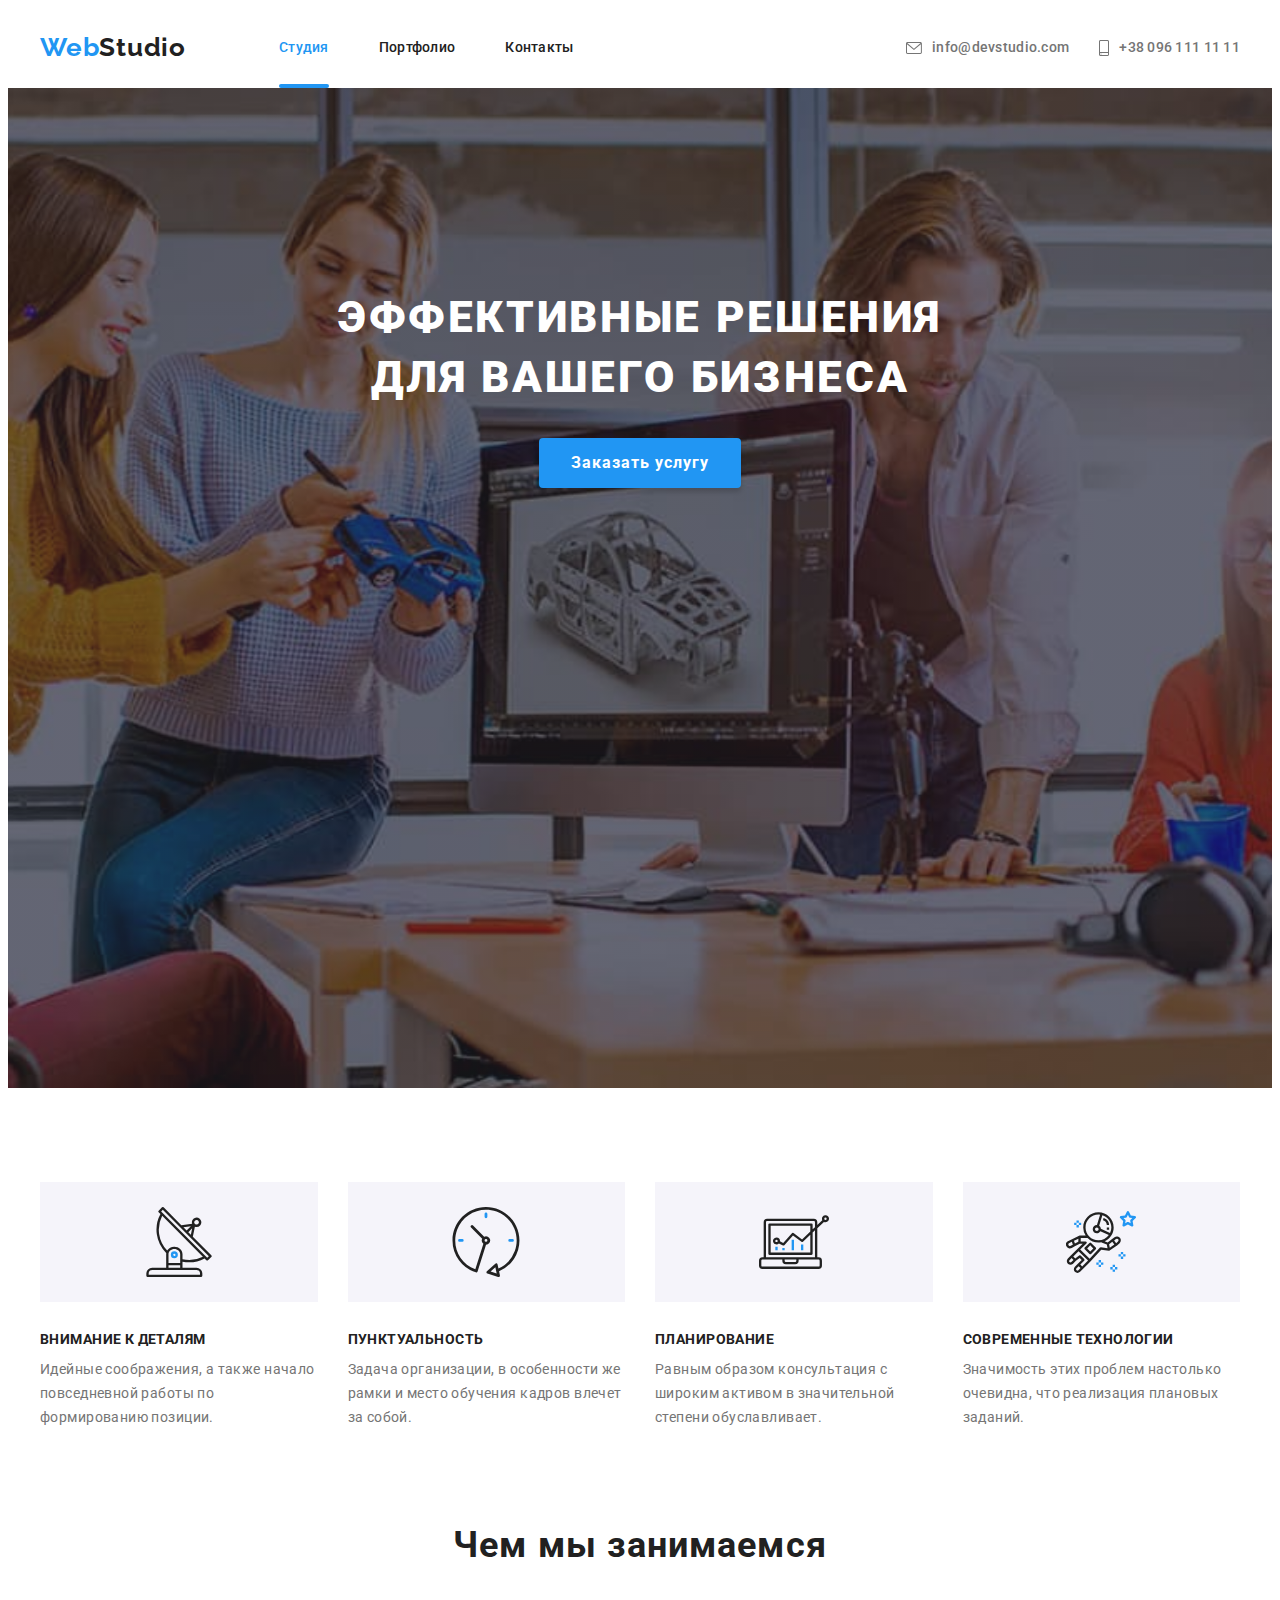
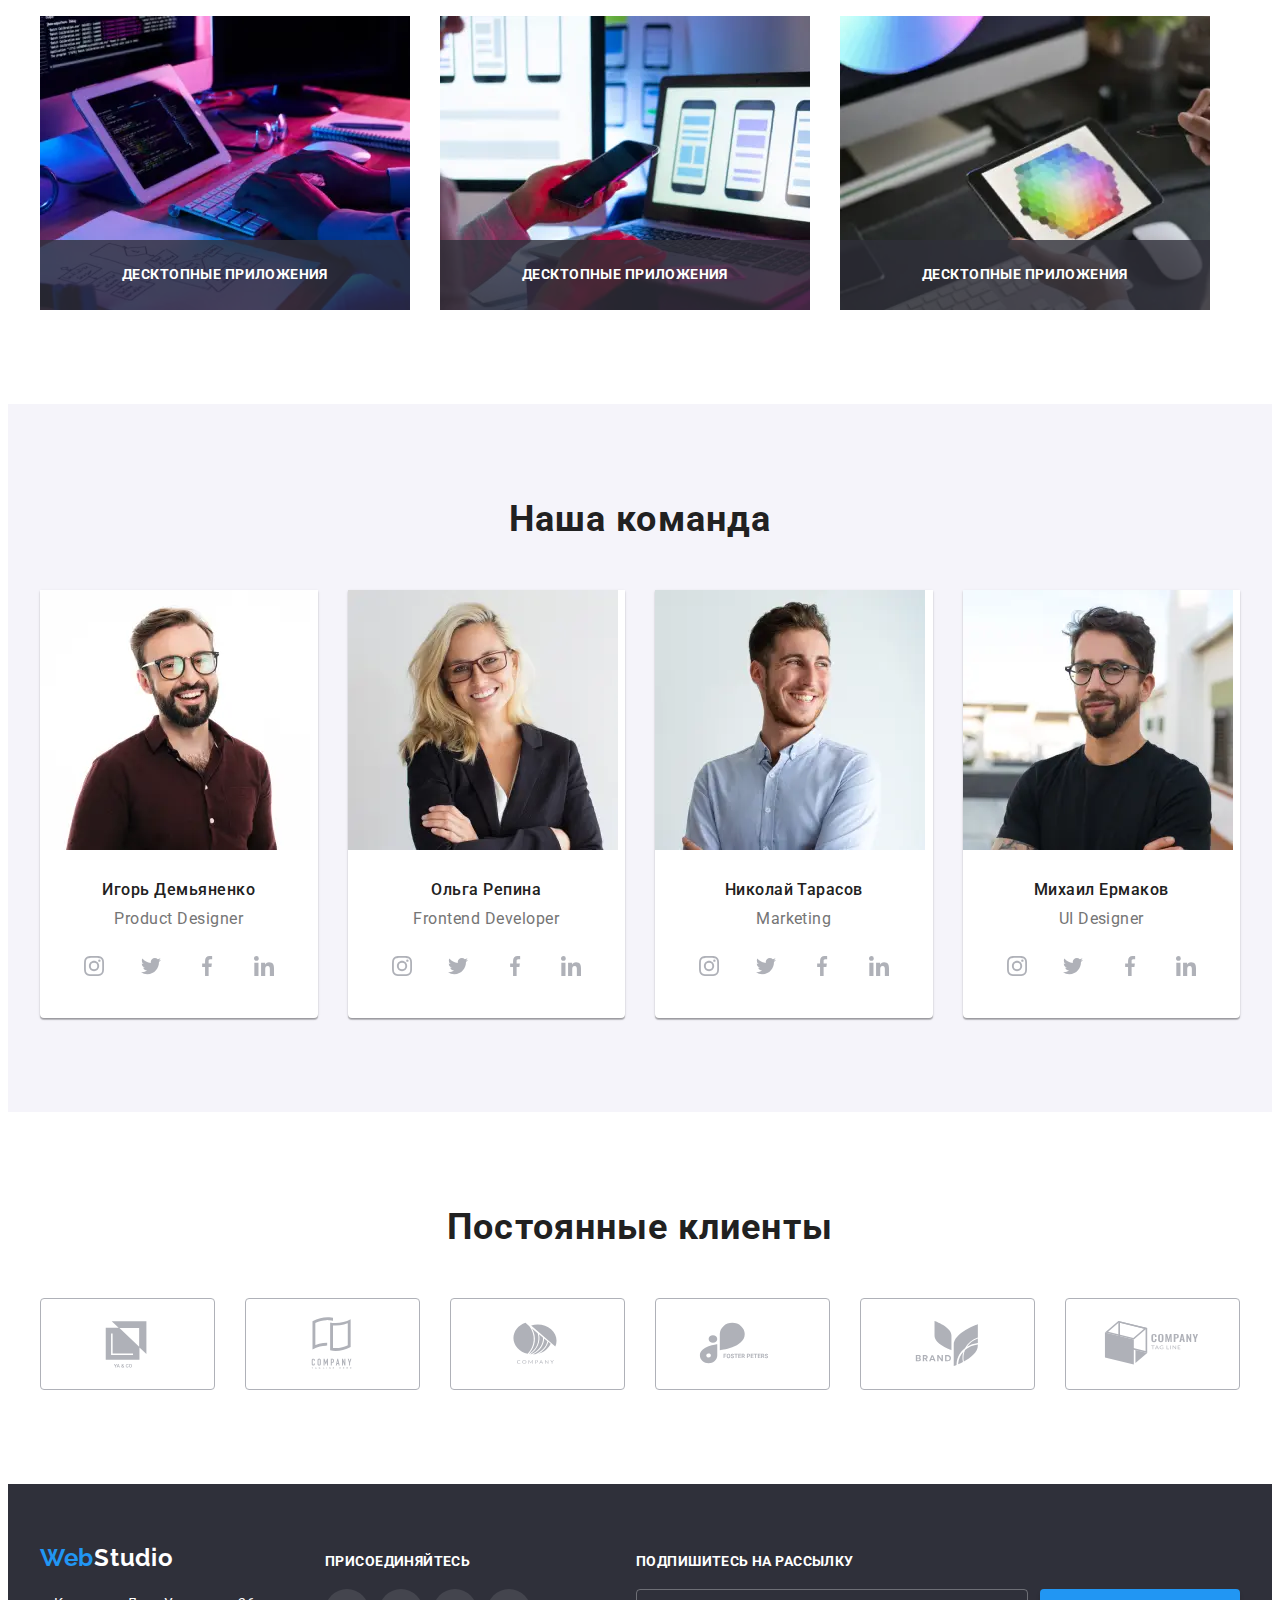
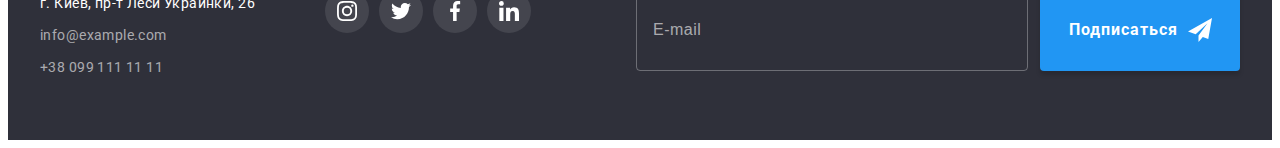
==== commit 26e1b689: "Finish footer" ====
--- a/index.html
+++ b/index.html
@@ -439,47 +439,47 @@
                 </ul>                           
             </div>
         </section>
-        <!-- <section class="clients section">
+        <section class="clients section">
             <div class="container">
-                <h2 class="clients-title">Постоянные клиенты</h2>
-                <ul class="clients-list list">
-                    <li class="clients-item">
-                        <a class="clients-list-link" href="">
+                <h2 class="clients__title">Постоянные клиенты</h2>
+                <ul class="clients__list list">
+                    <li class="clients__item">
+                        <a class="clients__link" href="">
                             <svg width="106" height="60">
                                 <use href="./images/icons.svg#logo-1"></use>
                             </svg>
                         </a>
                     </li>
-                    <li class="clients-item">
-                        <a class="clients-list-link" href="">
+                    <li class="clients__item">
+                        <a class="clients__link" href="">
                             <svg width="106" height="60">
                                 <use href="./images/icons.svg#logo-2"></use>
                             </svg>
                         </a>
                     </li>
-                    <li class="clients-item">
-                        <a class="clients-list-link" href="">
+                    <li class="clients__item">
+                        <a class="clients__link" href="">
                             <svg width="106" height="60">
                                 <use href="./images/icons.svg#logo-3"></use>
                             </svg>
                         </a>
                     </li>
-                    <li class="clients-item">
-                        <a class="clients-list-link" href="">
+                    <li class="clients__item">
+                        <a class="clients__link" href="">
                             <svg width="106" height="60">
                                 <use href="./images/icons.svg#logo-4"></use>
                             </svg>
                         </a>
                     </li>
-                    <li class="clients-item">
-                        <a class="clients-list-link" href="">
+                    <li class="clients__item">
+                        <a class="clients__link" href="">
                             <svg width="106" height="60">
                                 <use href="./images/icons.svg#logo-5"></use>
                             </svg>
                         </a>
                     </li>
-                    <li class="clients-item">
-                        <a class="clients-list-link" href="">
+                    <li class="clients__item">
+                        <a class="clients__link" href="">
                             <svg width="106" height="60">
                                 <use href="./images/icons.svg#logo-6"></use>
                             </svg>
@@ -487,52 +487,52 @@
                     </li>
                 </ul>
             </div>
-        </section> -->
+        </section>
     </main>
-    <!-- <footer class="bottom">
+    <footer class="bottom">
         <div class="container-bottom container">
-            <div class="container-left">
-                <a class="bottom-logo logo link" href="">Web<span class="bottom-logo-color">Studio</span></a>
+            <div class="bottom-wrapper">
+                <a class="bottom-wrapper__logo logo link" href="">Web<span class="bottom-wrapper__logo--color">Studio</span></a>
                 <address class="bottom-contact">
-                    <ul class="bottom-contact-list list">
-                        <li class="bottom-contact-item">
-                            <a class="bottom-contact-list-address link" href="">г. Киев, пр-т Леси Украинки, 26</a>
+                    <ul class="bottom-contact__list list">
+                        <li class="bottom-contact__item">
+                            <a class="bottom-contact__link-address link" href="">г. Киев, пр-т Леси Украинки, 26</a>
                         </li>
-                        <li class="bottom-contact-item">
-                            <a class="bottom-contact-list-link link" href="mailto:info@example.com">info@example.com</a>
+                        <li class="bottom-contact__item">
+                            <a class="bottom-contact__link link" href="mailto:info@example.com">info@example.com</a>
                         </li>
-                        <li class="bottom-contact-item">
-                            <a class="bottom-contact-list-link link" href="tel:+380991111111">+38 099 111 11 11</a>
+                        <li class="bottom-contact__item">
+                            <a class="bottom-contact__link link" href="tel:+380991111111">+38 099 111 11 11</a>
                         </li>
                     </ul>
                 </address>
             </div>
             <div class="container-join">
                 <p class="bottom-title">присоединяйтесь</p>
-                <ul class="bottom-social-list list">
-                    <li class="bottom-social-item">
-                        <a class="bottom-social-list-link social-icons" href="">
+                <ul class="bottom-social__list list">
+                    <li class="bottom-social__item">
+                        <a class="bottom-social__link social-icons" href="">
                             <svg width="20" height="20">
                                 <use href="./images/icons.svg#instagram"></use>
                             </svg>
                         </a>
                     </li>
-                    <li class="bottom-social-item">
-                        <a class="bottom-social-list-link social-icons" href="">
+                    <li class="bottom-social__item">
+                        <a class="bottom-social__link social-icons" href="">
                             <svg width="20" height="20">
                                 <use href="./images/icons.svg#twitter"></use>
                             </svg>
                         </a>
                     </li>
-                    <li class="bottom-social-item">
-                        <a class="bottom-social-list-link social-icons" href="">
+                    <li class="bottom-social__item">
+                        <a class="bottom-social__link social-icons" href="">
                             <svg width="20" height="20">
                                 <use href="./images/icons.svg#facebook"></use>
                             </svg>
                         </a>
                     </li>
-                    <li class="bottom-social-item">
-                        <a class="bottom-social-list-link social-icons" href="">
+                    <li class="bottom-social__item">
+                        <a class="bottom-social__link social-icons" href="">
                             <svg width="20" height="20">
                                 <use href="./images/icons.svg#linkedin"></use>
                             </svg>
@@ -541,12 +541,12 @@
                 </ul>
             </div>
             <form class="subscription-form">
-                <p class="subscription-title">подпишитесь на рассылку</p>
-                <div class="subscription-container">
+                <p class="subscription-form__title">подпишитесь на рассылку</p>
+                <div class="subscription-form__container">
                     <label for="mail">
-                        <input class="subscription-form-input" name="email" placeholder="E-mail" type="email" id="mail">
+                        <input class="subscription-form__input" name="email" placeholder="E-mail" type="email" id="mail">
                     </label>
-                    <button class="subscription-form-submit modal-btn" type="submit">Подписаться
+                    <button class="subscription-form__submit modal-btn" type="submit">Подписаться
                         <svg class="subscription-form-icon" width="24" height="24">
                             <use href="./images/icons.svg#icon-send"></use>
                         </svg>
@@ -554,7 +554,7 @@
                 </div>
             </form>
         </div>
-    </footer> -->
+    </footer>
     <div class="backdrop is-hidden" data-modal>
         <div class="modal">
             <button type="button" class="modal-close-btn" data-modal-close>
--- a/css/main.min.css
+++ b/css/main.min.css
@@ -1,2 +1,2 @@
-:root{--primary-font-family: "Roboto", sans-serif;--secondary-font-family: "Raleway", sans-serif;--primary-accent-color: #2196f3;--primary-text-color: #212121;--secondary-text-color: #757575;--primary-background-color: #2f303a;--secondary-background-color: #f5f4fa;--secondary-accent-color: #ffffff;--primery-icon-coplor: #afb1b8}.visually-hidden{position:absolute;width:1px;height:1px;margin:-1px;border:0;padding:0;white-space:nowrap;clip-path:inset(100%);clip:rect(0 0 0 0);overflow:hidden}body{font-family:var(--primary-font-family);color:var(--primary-text-color)}h1,h2,h3,p{margin-top:0;margin-bottom:0}ul{margin-top:0;margin-bottom:0;padding-left:0}img{display:block;max-width:100%;height:auto}.list{list-style:none}.link{text-decoration:none}@media screen and (max-width: 1199px){.section{padding-top:60px;padding-bottom:60px}}@media screen and (min-width: 1200px){.section{padding-top:94px;padding-bottom:94px}}.container{padding-left:15px;padding-right:15px}@media screen and (min-width: 480px){.container{width:480px;margin-left:auto;margin-right:auto}}@media screen and (min-width: 768px){.container{width:768px}}@media screen and (min-width: 1200px){.container{width:1200px}}.logo{font-family:var(--secondary-font-family);font-weight:700;letter-spacing:0.03em;color:var(--primary-accent-color)}.menu__link.current{color:var(--primary-accent-color)}.menu__link.current::after{position:absolute;left:0;bottom:0;content:"";width:100%;height:4px;background-color:var(--primary-accent-color);border-radius:2px}.modal-btn{min-width:200px;font-family:inherit;font-weight:700;font-size:16px;line-height:1.87;letter-spacing:0.06em;color:var(--secondary-accent-color);background:var(--primary-accent-color);box-shadow:0px 4px 4px rgba(0,0,0,0.15);border-radius:4px;border:none;cursor:pointer;transition:background 250ms cubic-bezier(0.4, 0, 0.2, 1)}.modal-btn:hover,.modal-btn:focus{background:#188ce8}.social-icons{display:flex;align-items:center;justify-content:center;width:44px;height:44px;border-radius:50%}.backdrop{position:fixed;top:0;left:0;width:100vw;height:100vh;background-color:rgba(0,0,0,0.2);transition:opacity 250ms cubic-bezier(0.4, 0, 0.2, 1),visibility 250ms cubic-bezier(0.4, 0, 0.2, 1)}.backdrop.is-hidden{opacity:0;visibility:hidden;pointer-events:none}.modal{position:absolute;top:50%;left:50%;transform:translate(-50%, -50%);width:528px;height:581px;background-color:var(--secondary-accent-color)}.modal-close-btn{position:absolute;top:8px;right:8px;display:flex;justify-content:center;align-items:center;width:30px;height:30px;border-radius:50%;border:1px solid rgba(0,0,0,0.1);background-color:transparent;padding:0;cursor:pointer;transition:fill 250ms cubic-bezier(0.4, 0, 0.2, 1)}.modal-close-btn:hover,.modal-close-btn:focus{fill:var(--primary-accent-color)}.modal{padding:40px}.contact-form{display:flex;flex-direction:column}.contact-form-title{margin-bottom:12px;font-weight:700;font-size:20px;line-height:1.15;text-align:center;letter-spacing:0.03em}.contact-form-field{margin-bottom:4px;font-size:12px;line-height:1.17;letter-spacing:0.01em;color:var(--secondary-text-color)}.contact-form-inpunt-wrapper{position:relative;margin-bottom:10px}.contact-form-inpunt{height:40px;width:100%;padding:12px 16px 12px 42px;border:1px solid rgba(33,33,33,0.2);border-radius:4px;transition:border-color 250ms cubic-bezier(0.4, 0, 0.2, 1)}.contact-form-inpunt:focus{outline:none;border-color:var(--primary-accent-color)}.contact-form-icon{position:absolute;top:50%;left:12px;transform:translateY(-50%);transition:fill 250ms cubic-bezier(0.4, 0, 0.2, 1)}.contact-form-inpunt:focus+.contact-form-icon{fill:var(--primary-accent-color)}.contact-form-message{width:100%;height:120px;padding:12px 16px;margin-bottom:20px;border:1px solid rgba(33,33,33,0.2);border-radius:4px;resize:none;transition:border-color 250ms cubic-bezier(0.4, 0, 0.2, 1)}.contact-form-message:focus{outline:none;border-color:var(--primary-accent-color)}.contact-form-message::placeholder{font-weight:400;font-size:14px;line-height:1.14;letter-spacing:0.01em;color:rgba(117,117,117,0.5)}.contact-form-checkbox{position:absolute;width:1px;height:1px;margin:-1px;border:0;padding:0;white-space:nowrap;clip-path:inset(100%);clip:rect(0 0 0 0);overflow:hidden}.contact-form-checkbox-label{display:flex;align-items:center;justify-content:center;font-weight:400;font-size:14px;line-height:1.71;letter-spacing:0.03em;color:var(--secondary-text-color);cursor:pointer}.contact-form-checkbox-label::before{display:inline-block;content:'';width:16px;height:15px;border:2px solid var(--primary-text-color);border-radius:2px;margin-right:8px;cursor:pointer}.contact-form-checkbox:checked+.contact-form-checkbox-label::before{background-image:url("../images/icon-check.svg");background-color:var(--primary-accent-color);background-size:contain;border:2px solid var(--primary-accent-color)}.contact-form-checkbox:focus+.contact-form-checkbox-label::before{outline:1px solid var(--primary-text-color)}.contact-form-checkbox-wrapper{margin-bottom:30px}.contact-form-submit{padding:10px 56px;margin:0 auto}.contact-form-policy{color:var(--primary-accent-color)}@media screen and (max-width: 767px){.mobile-menu{position:absolute;top:0;left:0;background-color:#FFFFFF;width:100%;height:100vh;overflow:auto;opacity:0;visibility:hidden;pointer-events:none;transition:opacity 250ms cubic-bezier(0.4, 0, 0.2, 1),visibility 250ms cubic-bezier(0.4, 0, 0.2, 1)}.mobile-menu.is-open{opacity:1;visibility:visible;pointer-events:auto}.mobile-menu__container{position:relative;display:flex;flex-direction:column;height:100vh;padding-top:48px;padding-bottom:48px;padding-left:40px}.mobile-menu__close-btn{position:absolute;top:10px;right:15px;background-color:transparent;border:none;padding:0;line-height:0;fill:#000000;transition:fill 250ms cubic-bezier(0.4, 0, 0.2, 1)}.mobile-menu__close-btn:hover,.mobile-menu__close-btn:focus{fill:var(--primary-accent-color)}.mobile-navigation{margin-bottom:auto}.mobile-navigation__item:not(:last-child){margin-bottom:32px}.mobile-navigation__link{font-weight:500;font-size:40px;line-height:1.18;letter-spacing:0.02em;color:var(--primary-text-color);transition:color 250ms cubic-bezier(0.4, 0, 0.2, 1)}.mobile-navigation__link.current{color:var(--primary-accent-color)}.mobile-menu-contact{margin-bottom:64px}.mobile-menu-contact__item:not(:last-child){margin-bottom:32px}.mobile-menu-contact__tel{font-weight:500;font-size:34px;line-height:1.18;letter-spacing:0.02em;color:var(--secondary-text-color);transition:color 250ms cubic-bezier(0.4, 0, 0.2, 1);color:var(--primary-accent-color)}.mobile-menu-contact__mail{font-weight:500;font-size:24px;line-height:1.17;letter-spacing:0.02em;color:var(--secondary-text-color);transition:color 250ms cubic-bezier(0.4, 0, 0.2, 1)}.mobile-menu-social{display:flex;flex-wrap:wrap}.mobile-menu-social__item:not(:last-child){padding-right:10px;border-right:1px solid rgba(33,33,33,0.2)}.mobile-menu-social__item:not(:first-child){padding-left:10px}.mobile-menu-social__link{font-weight:500;font-size:18px;line-height:1.2;letter-spacing:0.02em;color:var(--primary-accent-color)}}.heading__logo{display:block;padding-top:16px;padding-bottom:16px;font-size:24px;line-height:1.17}.title-logo-color{color:var(--primary-text-color)}@media screen and (max-width: 767px){.heading{position:relative}.heading__container{display:flex;justify-content:space-between;align-items:center}.menu{display:none}.contact-header{display:none}.mobile-mune-btn{background-color:transparent;border:none;padding:0;line-height:0;fill:#000000;transition:fill 250ms cubic-bezier(0.4, 0, 0.2, 1)}.mobile-mune-btn:hover,.mobile-mune-btn:focus{fill:var(--primary-accent-color)}}@media screen and (min-width: 768px){.mobile-mune-btn{display:none}.mobile-menu{display:none}.heading__logo{padding-top:26px;padding-bottom:26px;margin-right:88px}.heading__container{display:flex;align-items:center}.navigation{display:flex;margin-right:auto}.menu{display:flex;align-items:center}.menu__item:not(:last-child){margin-right:50px}.menu__link{display:block;position:relative;padding-top:32px;padding-bottom:32px;font-weight:500;font-size:14px;line-height:1.14;letter-spacing:0.02em;color:var(--primary-text-color);transition:color 250ms cubic-bezier(0.4, 0, 0.2, 1)}.contact-header__link{display:flex;align-items:center;font-weight:500;font-size:12px;line-height:1.17;letter-spacing:0.02em;color:var(--secondary-text-color);transition:color 250ms cubic-bezier(0.4, 0, 0.2, 1)}.contact-header__icon-envelope{width:14px;height:10px;fill:currentColor;margin-right:8px}.contact-header__icon-smartphone{width:10px;height:14px;fill:currentColor;margin-right:8px}}@media screen and (min-width: 768px) and (max-width: 1199px){.contact-header__item:not(:last-child){margin-bottom:10px}}@media screen and (min-width: 1200px){.heading__logo{padding-top:24px;padding-bottom:24px;margin-right:93px;font-size:26px;line-height:1.19}.menu__link:focus,.menu__link:hover{color:var(--primary-accent-color)}.contact-header{display:flex}.contact-header__item:not(:last-child){margin-right:30px}.contact-header__link{font-weight:500;font-size:14px;line-height:1.14;letter-spacing:0.02em;color:var(--secondary-text-color);transition:color 250ms cubic-bezier(0.4, 0, 0.2, 1)}.contact-header__link:focus,.contact-header__link:hover{color:var(--primary-accent-color)}.contact-header__icon-envelope{width:16px;height:12px;fill:currentColor;margin-right:10px}.contact-header__icon-smartphone{height:16px;fill:currentColor;margin-right:10px}}.hero{max-width:480px;height:400px;margin-left:auto;margin-right:auto;text-align:center;padding-top:118px;padding-bottom:118px;background-image:linear-gradient(rgba(47,48,58,0.4), rgba(47,48,58,0.4)),url("../images/background-hero-mobile-img.jpg");background-size:cover;background-position:center;background-color:#c4c4c4}@media (min-device-pixel-ratio: 2), (min-resolution: 192dpi), (min-resolution: 2dppx){.hero{background-image:linear-gradient(rgba(47,48,58,0.4), rgba(47,48,58,0.4)),url("../images/background-hero-mobile-img-2x.jpg")}}.hero-title{margin-bottom:30px;font-weight:900;font-size:26px;line-height:1.6;letter-spacing:0.06em;text-transform:uppercase;color:var(--secondary-accent-color)}.hero__modal-btn{justify-content:center;padding:10px 32px}@media screen and (min-width: 768px){.hero{max-width:768px;background-image:linear-gradient(rgba(47,48,58,0.4), rgba(47,48,58,0.4)),url("../images/background-hero-tablet-img.jpg")}}@media screen and (min-width: 768px) and (min-device-pixel-ratio: 2), screen and (min-width: 768px) and (min-resolution: 192dpi), screen and (min-width: 768px) and (min-resolution: 2dppx){.hero{background-image:linear-gradient(rgba(47,48,58,0.4), rgba(47,48,58,0.4)),url("../images/background-hero-tablet-img-2x.jpg")}}@media screen and (min-width: 1200px){.hero{max-width:1600px;height:600px;padding-top:200px;padding-bottom:200px;background-image:linear-gradient(rgba(47,48,58,0.4), rgba(47,48,58,0.4)),url("../images/background-hero-img.jpg")}}@media screen and (min-width: 1200px) and (min-device-pixel-ratio: 2), screen and (min-width: 1200px) and (min-resolution: 192dpi), screen and (min-width: 1200px) and (min-resolution: 2dppx){.hero{background-image:linear-gradient(rgba(47,48,58,0.4), rgba(47,48,58,0.4)),url("../images/background-hero-img-2x.jpg")}}@media screen and (min-width: 1200px){.hero-title{font-weight:900;font-size:44px;line-height:1.36}}.about{margin-left:auto;margin-right:auto}.about-list__item{width:100%}.about-list__container{display:flex;justify-content:center;align-items:center;height:120px;margin-bottom:30px;background:var(--secondary-background-color)}.about-list__title{margin-bottom:10px;font-weight:700;font-size:14px;line-height:1.14;letter-spacing:0.03em;text-transform:uppercase}.about-list__description{font-size:14px;line-height:1.71;letter-spacing:0.03em;color:var(--secondary-text-color)}@media screen and (max-width: 767px){.about-list__item:not(:last-child){margin-bottom:30px}.about-list__title{text-align:center}}@media screen and (min-width: 768px){.about-list{display:flex;flex-wrap:wrap;margin:-15px}.about-list__item{width:calc((100% - 2 * 30px) / 2);margin:15px}}@media screen and (min-width: 1200px){.about-list__item{width:calc((100% - 4 * 30px) / 4)}}@media screen and (max-width: 1199px){.directions{display:none}}@media screen and (min-width: 1200px){.directions{padding-top:0}.directions-list{display:flex;flex-wrap:wrap}.directions__title{margin-bottom:50px;font-weight:700;font-size:36px;line-height:1.17;text-align:center;letter-spacing:0.03em}.directions-list__card{width:370px;position:relative}.directions-list__card:not(:nth-child(3n)){margin-right:30px}.directions-list__description{display:flex;position:absolute;bottom:0;width:100%;height:70px;align-items:center;justify-content:center;color:var(--secondary-accent-color);font-weight:700;font-size:14px;line-height:1.14;letter-spacing:0.03em;text-transform:uppercase;background:rgba(47,48,58,0.8)}}.team{background:var(--secondary-background-color)}.team__title{margin-bottom:30px;font-weight:700;font-size:28px;line-height:1.18;text-align:center;letter-spacing:0.03em}.team-list{display:flex;flex-wrap:wrap}.team-list__card{background:var(--secondary-accent-color);box-shadow:0px 1px 3px rgba(0,0,0,0.12),0px 1px 1px rgba(0,0,0,0.14),0px 2px 1px rgba(0,0,0,0.2);border-radius:0px 0px 4px 4px;text-align:center;max-width:450px}.team-list__wrapper{padding-top:30px;padding-bottom:24px;padding-left:122px;padding-right:122px}.team-list__worker{margin-bottom:10px;font-weight:500;font-size:16px;line-height:1.19;letter-spacing:0.03em}.team-list__position{margin-bottom:16px;font-size:16px;line-height:1.19;letter-spacing:0.03em;color:var(--secondary-text-color)}.social-list{display:flex;justify-content:space-between;flex-wrap:wrap}.social-list__link{fill:var(--primery-icon-coplor);transition:fill 250ms cubic-bezier(0.4, 0, 0.2, 1),background-color 250ms cubic-bezier(0.4, 0, 0.2, 1)}@media screen and (max-width: 767px){.team-list__card:not(:last-child){margin-bottom:30px}}@media screen and (min-width: 768px){.team-list{margin:-15px}.team-list__card{width:calc((100% - 2 * 30px) / 2);margin:15px}.team-list__wrapper{padding-left:74px;padding-right:74px}}@media screen and (min-width: 1200px){.team-list__card{width:calc((100% - 4 * 30px) / 4)}.team-list__wrapper{padding-left:32px;padding-right:32px;padding-bottom:30px}.team__title{margin-bottom:50px;font-weight:700;font-size:36px;line-height:1.17}.social-list__link:hover,.social-list__link:focus{fill:var(--secondary-accent-color);background-color:var(--primary-accent-color)}}.clients-title{margin-bottom:50px;font-weight:700;font-size:36px;line-height:1.17;text-align:center;letter-spacing:0.03em}.clients-list{display:flex;flex-wrap:wrap}.clients-item:not(:nth-child(6n)){margin-right:30px}.clients-list-link{display:flex;align-items:center;justify-content:center;fill:var(--primery-icon-coplor);width:170px;height:92px;border:1px solid var(--primery-icon-coplor);box-sizing:border-box;border-radius:4px;transition:fill 250ms cubic-bezier(0.4, 0, 0.2, 1),border 250ms cubic-bezier(0.4, 0, 0.2, 1)}.clients-list-link:hover,.clients-list-link:focus{fill:var(--primary-accent-color);border:1px solid var(--primary-accent-color)}.bottom{padding-top:60px;padding-bottom:60px;background:var(--primary-background-color)}.bottom-logo{display:inline-block;margin-bottom:20px}.bottom-logo-color{color:var(--secondary-accent-color)}.bottom-contact-item:not(:last-child){margin-bottom:9px}.bottom-contact-list-address{font-style:normal;font-size:14px;line-height:1.71;letter-spacing:0.03em;color:var(--secondary-accent-color);transition:color 250ms cubic-bezier(0.4, 0, 0.2, 1)}.bottom-contact-list-address:hover,.bottom-contact-list-address:focus{color:var(--primary-accent-color)}.bottom-contact-list-link{font-style:normal;font-size:14px;line-height:1.71;letter-spacing:0.03em;color:rgba(255,255,255,0.6);transition:color 250ms cubic-bezier(0.4, 0, 0.2, 1)}.bottom-contact-list-link:hover,.bottom-contact-list-link:focus{color:var(--primary-accent-color)}.container-left{margin-right:70px}.container-join{margin-right:auto}.container-bottom{display:flex;align-items:baseline}.bottom-title{margin-bottom:20px;font-weight:700;font-size:14px;line-height:16px;letter-spacing:0.03em;text-transform:uppercase;color:var(--secondary-accent-color)}.bottom-social-list{display:flex}.bottom-social-list-link{fill:var(--secondary-accent-color);background:rgba(255,255,255,0.1);transition:background-color 250ms cubic-bezier(0.4, 0, 0.2, 1)}.bottom-social-list-link:hover,.bottom-social-list-link:focus{background-color:var(--primary-accent-color)}.bottom-social-item:not(:nth-child(4n)){margin-right:10px}.subscription-title{margin-bottom:20px;font-weight:700;font-size:14px;line-height:16px;letter-spacing:0.03em;text-transform:uppercase;color:var(--secondary-accent-color)}.subscription-container{display:flex}.subscription-form-submit{display:flex;align-items:center;justify-content:space-between;padding:10px 28px 10px 29px}.subscription-form-input{width:358px;height:50px;margin-right:12px;padding:15px 16px;background-color:transparent;border:1px solid rgba(255,255,255,0.3);border-radius:4px;color:var(--secondary-accent-color);transition:border-color 250ms cubic-bezier(0.4, 0, 0.2, 1)}.subscription-form-input:focus{outline:none;border-color:var(--primary-accent-color)}.subscription-form-input::placeholder{font-weight:400;font-size:16px;line-height:1, 25;letter-spacing:0.03em;color:rgba(255,255,255,0.6)}.filter-list{display:flex;justify-content:center;margin-bottom:50px}.filter-item:not(:last-child){margin-right:8px}.filter-list-button{padding:6px 22px;background:var(--secondary-background-color);border-radius:4px;font-family:inherit;font-weight:500;font-size:16px;line-height:1.62;text-align:center;letter-spacing:0.03em;color:var(--primary-text-color);border:none;cursor:pointer;transition:background 250ms cubic-bezier(0.4, 0, 0.2, 1),color 250ms cubic-bezier(0.4, 0, 0.2, 1),box-shadow 250ms cubic-bezier(0.4, 0, 0.2, 1)}.filter-list-button:hover,.filter-list-button:focus{background:var(--primary-accent-color);color:var(--secondary-accent-color);box-shadow:0px 3px 1px rgba(0,0,0,0.1),0px 1px 2px rgba(0,0,0,0.08),0px 2px 2px rgba(0,0,0,0.12)}.filter-list-button.first{background:var(--primary-accent-color);color:var(--secondary-accent-color);box-shadow:0px 3px 1px rgba(0,0,0,0.1),0px 1px 2px rgba(0,0,0,0.08),0px 2px 2px rgba(0,0,0,0.12)}.portfolio-list{display:flex;flex-wrap:wrap}.portfolio-item{width:370px;box-sizing:border-box;cursor:pointer}.portfolio-item:not(:nth-child(3n)){margin-right:30px}.portfolio-item:not(:nth-last-child(-n+3)){margin-bottom:30px}.portfolio-link{display:block;transition:box-shadow 250ms cubic-bezier(0.4, 0, 0.2, 1)}.portfolio-link:hover,.portfolio-link:focus{box-shadow:0px 1px 1px rgba(0,0,0,0.12),0px 4px 4px rgba(0,0,0,0.06),1px 4px 6px rgba(0,0,0,0.16)}.portfolio-link-wrapper{position:relative;overflow:hidden}.portfolio-overlay{position:absolute;top:0;width:100%;height:100%;font-size:18px;line-height:1.55;letter-spacing:0.03em;color:var(--secondary-accent-color);background-color:rgba(33,150,243,0.9);text-align:center;padding:63px 24px;overflow:auto;transform:translateY(101%);transition:transform 250ms cubic-bezier(0.4, 0, 0.2, 1)}.portfolio-link:hover .portfolio-overlay,.portfolio-link:focus .portfolio-overlay{transform:translateY(0%)}.portfolio-item-wrapper{background:var(--secondary-accent-color);border:1px solid #eeeeee;border-top:none;padding:20px 24px}.portfolio-list-title{color:var(--primary-text-color);font-weight:700;font-size:18px;line-height:2;letter-spacing:0.06em}.portfolio-list-description{font-size:16px;line-height:1.87;letter-spacing:0.03em;color:var(--secondary-text-color)}
+:root{--primary-font-family: "Roboto", sans-serif;--secondary-font-family: "Raleway", sans-serif;--primary-accent-color: #2196f3;--primary-text-color: #212121;--secondary-text-color: #757575;--primary-background-color: #2f303a;--secondary-background-color: #f5f4fa;--secondary-accent-color: #ffffff;--primery-icon-coplor: #afb1b8}.visually-hidden{position:absolute;width:1px;height:1px;margin:-1px;border:0;padding:0;white-space:nowrap;clip-path:inset(100%);clip:rect(0 0 0 0);overflow:hidden}body{font-family:var(--primary-font-family);color:var(--primary-text-color)}h1,h2,h3,p{margin-top:0;margin-bottom:0}ul{margin-top:0;margin-bottom:0;padding-left:0}img{display:block;max-width:100%;height:auto}.list{list-style:none}.link{text-decoration:none}@media screen and (max-width: 1199px){.section{padding-top:60px;padding-bottom:60px}}@media screen and (min-width: 1200px){.section{padding-top:94px;padding-bottom:94px}}.container{padding-left:15px;padding-right:15px}@media screen and (min-width: 480px){.container{width:480px;margin-left:auto;margin-right:auto}}@media screen and (min-width: 768px){.container{width:768px}}@media screen and (min-width: 1200px){.container{width:1200px}}.logo{font-family:var(--secondary-font-family);font-weight:700;letter-spacing:0.03em;color:var(--primary-accent-color)}.menu__link.current{color:var(--primary-accent-color)}.menu__link.current::after{position:absolute;left:0;bottom:0;content:"";width:100%;height:4px;background-color:var(--primary-accent-color);border-radius:2px}.modal-btn{min-width:200px;font-family:inherit;font-weight:700;font-size:16px;line-height:1.87;letter-spacing:0.06em;color:var(--secondary-accent-color);background:var(--primary-accent-color);box-shadow:0px 4px 4px rgba(0,0,0,0.15);border-radius:4px;border:none;cursor:pointer;transition:background 250ms cubic-bezier(0.4, 0, 0.2, 1)}.modal-btn:hover,.modal-btn:focus{background:#188ce8}.social-icons{display:flex;align-items:center;justify-content:center;width:44px;height:44px;border-radius:50%}.backdrop{position:fixed;top:0;left:0;width:100vw;height:100vh;background-color:rgba(0,0,0,0.2);transition:opacity 250ms cubic-bezier(0.4, 0, 0.2, 1),visibility 250ms cubic-bezier(0.4, 0, 0.2, 1)}.backdrop.is-hidden{opacity:0;visibility:hidden;pointer-events:none}.modal{position:absolute;top:50%;left:50%;transform:translate(-50%, -50%);width:528px;height:581px;background-color:var(--secondary-accent-color)}.modal-close-btn{position:absolute;top:8px;right:8px;display:flex;justify-content:center;align-items:center;width:30px;height:30px;border-radius:50%;border:1px solid rgba(0,0,0,0.1);background-color:transparent;padding:0;cursor:pointer;transition:fill 250ms cubic-bezier(0.4, 0, 0.2, 1)}.modal-close-btn:hover,.modal-close-btn:focus{fill:var(--primary-accent-color)}.modal{padding:40px}.contact-form{display:flex;flex-direction:column}.contact-form-title{margin-bottom:12px;font-weight:700;font-size:20px;line-height:1.15;text-align:center;letter-spacing:0.03em}.contact-form-field{margin-bottom:4px;font-size:12px;line-height:1.17;letter-spacing:0.01em;color:var(--secondary-text-color)}.contact-form-inpunt-wrapper{position:relative;margin-bottom:10px}.contact-form-inpunt{height:40px;width:100%;padding:12px 16px 12px 42px;border:1px solid rgba(33,33,33,0.2);border-radius:4px;transition:border-color 250ms cubic-bezier(0.4, 0, 0.2, 1)}.contact-form-inpunt:focus{outline:none;border-color:var(--primary-accent-color)}.contact-form-icon{position:absolute;top:50%;left:12px;transform:translateY(-50%);transition:fill 250ms cubic-bezier(0.4, 0, 0.2, 1)}.contact-form-inpunt:focus+.contact-form-icon{fill:var(--primary-accent-color)}.contact-form-message{width:100%;height:120px;padding:12px 16px;margin-bottom:20px;border:1px solid rgba(33,33,33,0.2);border-radius:4px;resize:none;transition:border-color 250ms cubic-bezier(0.4, 0, 0.2, 1)}.contact-form-message:focus{outline:none;border-color:var(--primary-accent-color)}.contact-form-message::placeholder{font-weight:400;font-size:14px;line-height:1.14;letter-spacing:0.01em;color:rgba(117,117,117,0.5)}.contact-form-checkbox{position:absolute;width:1px;height:1px;margin:-1px;border:0;padding:0;white-space:nowrap;clip-path:inset(100%);clip:rect(0 0 0 0);overflow:hidden}.contact-form-checkbox-label{display:flex;align-items:center;justify-content:center;font-weight:400;font-size:14px;line-height:1.71;letter-spacing:0.03em;color:var(--secondary-text-color);cursor:pointer}.contact-form-checkbox-label::before{display:inline-block;content:'';width:16px;height:15px;border:2px solid var(--primary-text-color);border-radius:2px;margin-right:8px;cursor:pointer}.contact-form-checkbox:checked+.contact-form-checkbox-label::before{background-image:url("../images/icon-check.svg");background-color:var(--primary-accent-color);background-size:contain;border:2px solid var(--primary-accent-color)}.contact-form-checkbox:focus+.contact-form-checkbox-label::before{outline:1px solid var(--primary-text-color)}.contact-form-checkbox-wrapper{margin-bottom:30px}.contact-form-submit{padding:10px 56px;margin:0 auto}.contact-form-policy{color:var(--primary-accent-color)}@media screen and (max-width: 767px){.mobile-menu{position:absolute;top:0;left:0;background-color:#FFFFFF;width:100%;height:100vh;overflow:auto;opacity:0;visibility:hidden;pointer-events:none;transition:opacity 250ms cubic-bezier(0.4, 0, 0.2, 1),visibility 250ms cubic-bezier(0.4, 0, 0.2, 1)}.mobile-menu.is-open{opacity:1;visibility:visible;pointer-events:auto}.mobile-menu__container{position:relative;display:flex;flex-direction:column;height:100vh;padding-top:48px;padding-bottom:48px;padding-left:40px}.mobile-menu__close-btn{position:absolute;top:10px;right:15px;background-color:transparent;border:none;padding:0;line-height:0;fill:#000000;transition:fill 250ms cubic-bezier(0.4, 0, 0.2, 1)}.mobile-menu__close-btn:hover,.mobile-menu__close-btn:focus{fill:var(--primary-accent-color)}.mobile-navigation{margin-bottom:auto}.mobile-navigation__item:not(:last-child){margin-bottom:32px}.mobile-navigation__link{font-weight:500;font-size:40px;line-height:1.18;letter-spacing:0.02em;color:var(--primary-text-color);transition:color 250ms cubic-bezier(0.4, 0, 0.2, 1)}.mobile-navigation__link.current{color:var(--primary-accent-color)}.mobile-menu-contact{margin-bottom:64px}.mobile-menu-contact__item:not(:last-child){margin-bottom:32px}.mobile-menu-contact__tel{font-weight:500;font-size:34px;line-height:1.18;letter-spacing:0.02em;color:var(--secondary-text-color);transition:color 250ms cubic-bezier(0.4, 0, 0.2, 1);color:var(--primary-accent-color)}.mobile-menu-contact__mail{font-weight:500;font-size:24px;line-height:1.17;letter-spacing:0.02em;color:var(--secondary-text-color);transition:color 250ms cubic-bezier(0.4, 0, 0.2, 1)}.mobile-menu-social{display:flex;flex-wrap:wrap}.mobile-menu-social__item:not(:last-child){padding-right:10px;border-right:1px solid rgba(33,33,33,0.2)}.mobile-menu-social__item:not(:first-child){padding-left:10px}.mobile-menu-social__link{font-weight:500;font-size:18px;line-height:1.2;letter-spacing:0.02em;color:var(--primary-accent-color)}}.heading__logo{display:block;padding-top:16px;padding-bottom:16px;font-size:24px;line-height:1.17}.title-logo-color{color:var(--primary-text-color)}@media screen and (max-width: 767px){.heading{position:relative}.heading__container{display:flex;justify-content:space-between;align-items:center}.menu{display:none}.contact-header{display:none}.mobile-mune-btn{background-color:transparent;border:none;padding:0;line-height:0;fill:#000000;transition:fill 250ms cubic-bezier(0.4, 0, 0.2, 1)}.mobile-mune-btn:hover,.mobile-mune-btn:focus{fill:var(--primary-accent-color)}}@media screen and (min-width: 768px){.mobile-mune-btn{display:none}.mobile-menu{display:none}.heading__logo{padding-top:26px;padding-bottom:26px;margin-right:88px}.heading__container{display:flex;align-items:center}.navigation{display:flex;margin-right:auto}.menu{display:flex;align-items:center}.menu__item:not(:last-child){margin-right:50px}.menu__link{display:block;position:relative;padding-top:32px;padding-bottom:32px;font-weight:500;font-size:14px;line-height:1.14;letter-spacing:0.02em;color:var(--primary-text-color);transition:color 250ms cubic-bezier(0.4, 0, 0.2, 1)}.contact-header__link{display:flex;align-items:center;font-weight:500;font-size:12px;line-height:1.17;letter-spacing:0.02em;color:var(--secondary-text-color);transition:color 250ms cubic-bezier(0.4, 0, 0.2, 1)}.contact-header__icon-envelope{width:14px;height:10px;fill:currentColor;margin-right:8px}.contact-header__icon-smartphone{width:10px;height:14px;fill:currentColor;margin-right:8px}}@media screen and (min-width: 768px) and (max-width: 1199px){.contact-header__item:not(:last-child){margin-bottom:10px}}@media screen and (min-width: 1200px){.heading__logo{padding-top:24px;padding-bottom:24px;margin-right:93px;font-size:26px;line-height:1.19}.menu__link:focus,.menu__link:hover{color:var(--primary-accent-color)}.contact-header{display:flex}.contact-header__item:not(:last-child){margin-right:30px}.contact-header__link{font-weight:500;font-size:14px;line-height:1.14;letter-spacing:0.02em;color:var(--secondary-text-color);transition:color 250ms cubic-bezier(0.4, 0, 0.2, 1)}.contact-header__link:focus,.contact-header__link:hover{color:var(--primary-accent-color)}.contact-header__icon-envelope{width:16px;height:12px;fill:currentColor;margin-right:10px}.contact-header__icon-smartphone{height:16px;fill:currentColor;margin-right:10px}}.hero{max-width:480px;height:400px;margin-left:auto;margin-right:auto;text-align:center;padding-top:118px;padding-bottom:118px;background-image:linear-gradient(rgba(47,48,58,0.4), rgba(47,48,58,0.4)),url("../images/background-hero-mobile-img.jpg");background-size:cover;background-position:center;background-color:#c4c4c4}@media (min-device-pixel-ratio: 2), (min-resolution: 192dpi), (min-resolution: 2dppx){.hero{background-image:linear-gradient(rgba(47,48,58,0.4), rgba(47,48,58,0.4)),url("../images/background-hero-mobile-img-2x.jpg")}}.hero-title{margin-bottom:30px;font-weight:900;font-size:26px;line-height:1.6;letter-spacing:0.06em;text-transform:uppercase;color:var(--secondary-accent-color)}.hero__modal-btn{justify-content:center;padding:10px 32px}@media screen and (min-width: 768px){.hero{max-width:768px;background-image:linear-gradient(rgba(47,48,58,0.4), rgba(47,48,58,0.4)),url("../images/background-hero-tablet-img.jpg")}}@media screen and (min-width: 768px) and (min-device-pixel-ratio: 2), screen and (min-width: 768px) and (min-resolution: 192dpi), screen and (min-width: 768px) and (min-resolution: 2dppx){.hero{background-image:linear-gradient(rgba(47,48,58,0.4), rgba(47,48,58,0.4)),url("../images/background-hero-tablet-img-2x.jpg")}}@media screen and (min-width: 1200px){.hero{max-width:1600px;height:600px;padding-top:200px;padding-bottom:200px;background-image:linear-gradient(rgba(47,48,58,0.4), rgba(47,48,58,0.4)),url("../images/background-hero-img.jpg")}}@media screen and (min-width: 1200px) and (min-device-pixel-ratio: 2), screen and (min-width: 1200px) and (min-resolution: 192dpi), screen and (min-width: 1200px) and (min-resolution: 2dppx){.hero{background-image:linear-gradient(rgba(47,48,58,0.4), rgba(47,48,58,0.4)),url("../images/background-hero-img-2x.jpg")}}@media screen and (min-width: 1200px){.hero-title{font-weight:900;font-size:44px;line-height:1.36}}.about{margin-left:auto;margin-right:auto}.about-list__item{width:100%}.about-list__container{display:flex;justify-content:center;align-items:center;height:120px;margin-bottom:30px;background:var(--secondary-background-color)}.about-list__title{margin-bottom:10px;font-weight:700;font-size:14px;line-height:1.14;letter-spacing:0.03em;text-transform:uppercase}.about-list__description{font-size:14px;line-height:1.71;letter-spacing:0.03em;color:var(--secondary-text-color)}@media screen and (max-width: 767px){.about-list__item:not(:last-child){margin-bottom:30px}.about-list__title{text-align:center}}@media screen and (min-width: 768px){.about-list{display:flex;flex-wrap:wrap;margin:-15px}.about-list__item{width:calc((100% - 2 * 30px) / 2);margin:15px}}@media screen and (min-width: 1200px){.about-list__item{width:calc((100% - 4 * 30px) / 4)}}@media screen and (max-width: 1199px){.directions{display:none}}@media screen and (min-width: 1200px){.directions{padding-top:0}.directions-list{display:flex;flex-wrap:wrap}.directions__title{margin-bottom:50px;font-weight:700;font-size:36px;line-height:1.17;text-align:center;letter-spacing:0.03em}.directions-list__card{width:370px;position:relative}.directions-list__card:not(:nth-child(3n)){margin-right:30px}.directions-list__description{display:flex;position:absolute;bottom:0;width:100%;height:70px;align-items:center;justify-content:center;color:var(--secondary-accent-color);font-weight:700;font-size:14px;line-height:1.14;letter-spacing:0.03em;text-transform:uppercase;background:rgba(47,48,58,0.8)}}.team{background:var(--secondary-background-color)}.team__title{margin-bottom:30px;font-weight:700;font-size:28px;line-height:1.18;text-align:center;letter-spacing:0.03em}.team-list{display:flex;flex-wrap:wrap}.team-list__card{background:var(--secondary-accent-color);box-shadow:0px 1px 3px rgba(0,0,0,0.12),0px 1px 1px rgba(0,0,0,0.14),0px 2px 1px rgba(0,0,0,0.2);border-radius:0px 0px 4px 4px;text-align:center;max-width:450px}.team-list__wrapper{padding-top:30px;padding-bottom:24px}.team-list__worker{margin-bottom:10px;font-weight:500;font-size:16px;line-height:1.19;letter-spacing:0.03em}.team-list__position{margin-bottom:16px;font-size:16px;line-height:1.19;letter-spacing:0.03em;color:var(--secondary-text-color)}.social-list{display:flex;justify-content:space-between;flex-wrap:wrap;padding-left:122px;padding-right:122px}.social-list__link{fill:var(--primery-icon-coplor);transition:fill 250ms cubic-bezier(0.4, 0, 0.2, 1),background-color 250ms cubic-bezier(0.4, 0, 0.2, 1)}@media screen and (max-width: 767px){.team-list__card:not(:last-child){margin-bottom:30px}}@media screen and (min-width: 768px){.team-list{margin:-15px}.team-list__card{width:calc((100% - 2 * 30px) / 2);margin:15px}.social-list{padding-left:74px;padding-right:74px}}@media screen and (min-width: 1200px){.team-list__card{width:calc((100% - 4 * 30px) / 4)}.team-list__wrapper{padding-bottom:30px}.team__title{margin-bottom:50px;font-weight:700;font-size:36px;line-height:1.17}.social-list__link:hover,.social-list__link:focus{fill:var(--secondary-accent-color);background-color:var(--primary-accent-color)}.social-list{padding-left:32px;padding-right:32px}}.clients__title{margin-bottom:30px;font-weight:700;font-size:28px;line-height:1.17;text-align:center;letter-spacing:0.03em}.clients__list{display:flex;flex-wrap:wrap;margin:-15px}.clients__item{width:calc((100% - 2 * 30px) / 2);margin:15px}.clients__link{display:flex;align-items:center;justify-content:center;fill:var(--primery-icon-coplor);height:92px;border:1px solid var(--primery-icon-coplor);box-sizing:border-box;border-radius:4px;transition:fill 250ms cubic-bezier(0.4, 0, 0.2, 1),border 250ms cubic-bezier(0.4, 0, 0.2, 1)}.clients__link:hover,.clients__link:focus{fill:var(--primary-accent-color);border:1px solid var(--primary-accent-color)}@media screen and (min-width: 768px){.clients__item{width:calc((100% - 3 * 30px) / 3);margin:15px}}@media screen and (min-width: 1200px){.clients__title{margin-bottom:50px;font-weight:700;font-size:36px;line-height:1.17;text-align:center;letter-spacing:0.03em}.clients__item{width:calc((100% - 6 * 30px) / 6);margin:15px}}.bottom{padding-top:60px;padding-bottom:60px;background:var(--primary-background-color)}.bottom-wrapper__logo{display:inline-block;margin-bottom:20px;font-size:24px;line-height:1.17}.bottom-wrapper__logo--color{color:var(--secondary-accent-color)}.bottom-contact__item:not(:last-child){margin-bottom:8px}.bottom-contact__link-address{font-style:normal;font-size:14px;line-height:1.71;letter-spacing:0.03em;color:var(--secondary-accent-color);transition:color 250ms cubic-bezier(0.4, 0, 0.2, 1)}.bottom-contact__link-address:hover,.bottom-contact__link-address:focus{color:var(--primary-accent-color)}.bottom-contact__link{font-style:normal;font-size:14px;line-height:1.71;letter-spacing:0.03em;color:rgba(255,255,255,0.6);transition:color 250ms cubic-bezier(0.4, 0, 0.2, 1)}.bottom-contact__link:hover,.bottom-contact__link:focus{color:var(--primary-accent-color)}.bottom-title{margin-bottom:20px;font-weight:700;font-size:14px;line-height:16px;letter-spacing:0.03em;text-transform:uppercase;color:var(--secondary-accent-color)}.bottom-social__list{display:flex}.bottom-social__link{fill:var(--secondary-accent-color);background:rgba(255,255,255,0.1);transition:background-color 250ms cubic-bezier(0.4, 0, 0.2, 1)}.bottom-social__link:hover,.bottom-social__link:focus{background-color:var(--primary-accent-color)}.bottom-social__item:not(:nth-child(4n)){margin-right:10px}.subscription-form__title{margin-bottom:20px;font-weight:700;font-size:14px;line-height:16px;letter-spacing:0.03em;text-transform:uppercase;color:var(--secondary-accent-color)}.subscription-form__input{width:100%;height:50px;padding:15px 16px;background-color:transparent;border:1px solid rgba(255,255,255,0.3);border-radius:4px;color:var(--secondary-accent-color);transition:border-color 250ms cubic-bezier(0.4, 0, 0.2, 1)}.subscription-form__input:focus{outline:none;border-color:var(--primary-accent-color)}.subscription-form__input::placeholder{font-weight:400;font-size:16px;line-height:1, 25;letter-spacing:0.03em;color:rgba(255,255,255,0.6)}.subscription-form__submit{display:flex;align-items:center;justify-content:space-between;padding:10px 28px 10px 29px}@media screen and (max-width: 767px){.container-join{margin-bottom:60px}}@media screen and (max-width: 1199px){.bottom-wrapper{text-align:center}.bottom-contact{margin-bottom:60px}.container-join{text-align:center}.bottom-social__list{justify-content:center}.subscription-form{text-align:center}.subscription-form__input{margin-bottom:20px}.subscription-form__submit{margin-left:auto;margin-right:auto}}@media screen and (min-width: 767px){.container-bottom{display:flex;align-items:baseline}.subscription-form__input{width:450px}}@media screen and (min-width: 767px) and (max-width: 1199px){.container-bottom{display:flex;flex-wrap:wrap;justify-content:center;padding-left:76px;padding-right:89px}.bottom-wrapper{margin-right:auto}}@media screen and (min-width: 1200px){.container-bottom{display:flex}.bottom-wrapper{margin-right:70px}.container-join{margin-right:auto}.subscription-form__container{display:flex}.subscription-form__input{width:358px;margin-right:12px}}.filter-list{display:flex;justify-content:center;margin-bottom:50px}.filter-item:not(:last-child){margin-right:8px}.filter-list-button{padding:6px 22px;background:var(--secondary-background-color);border-radius:4px;font-family:inherit;font-weight:500;font-size:16px;line-height:1.62;text-align:center;letter-spacing:0.03em;color:var(--primary-text-color);border:none;cursor:pointer;transition:background 250ms cubic-bezier(0.4, 0, 0.2, 1),color 250ms cubic-bezier(0.4, 0, 0.2, 1),box-shadow 250ms cubic-bezier(0.4, 0, 0.2, 1)}.filter-list-button:hover,.filter-list-button:focus{background:var(--primary-accent-color);color:var(--secondary-accent-color);box-shadow:0px 3px 1px rgba(0,0,0,0.1),0px 1px 2px rgba(0,0,0,0.08),0px 2px 2px rgba(0,0,0,0.12)}.filter-list-button.first{background:var(--primary-accent-color);color:var(--secondary-accent-color);box-shadow:0px 3px 1px rgba(0,0,0,0.1),0px 1px 2px rgba(0,0,0,0.08),0px 2px 2px rgba(0,0,0,0.12)}.portfolio-list{display:flex;flex-wrap:wrap}.portfolio-item{width:370px;box-sizing:border-box;cursor:pointer}.portfolio-item:not(:nth-child(3n)){margin-right:30px}.portfolio-item:not(:nth-last-child(-n+3)){margin-bottom:30px}.portfolio-link{display:block;transition:box-shadow 250ms cubic-bezier(0.4, 0, 0.2, 1)}.portfolio-link:hover,.portfolio-link:focus{box-shadow:0px 1px 1px rgba(0,0,0,0.12),0px 4px 4px rgba(0,0,0,0.06),1px 4px 6px rgba(0,0,0,0.16)}.portfolio-link-wrapper{position:relative;overflow:hidden}.portfolio-overlay{position:absolute;top:0;width:100%;height:100%;font-size:18px;line-height:1.55;letter-spacing:0.03em;color:var(--secondary-accent-color);background-color:rgba(33,150,243,0.9);text-align:center;padding:63px 24px;overflow:auto;transform:translateY(101%);transition:transform 250ms cubic-bezier(0.4, 0, 0.2, 1)}.portfolio-link:hover .portfolio-overlay,.portfolio-link:focus .portfolio-overlay{transform:translateY(0%)}.portfolio-item-wrapper{background:var(--secondary-accent-color);border:1px solid #eeeeee;border-top:none;padding:20px 24px}.portfolio-list-title{color:var(--primary-text-color);font-weight:700;font-size:18px;line-height:2;letter-spacing:0.06em}.portfolio-list-description{font-size:16px;line-height:1.87;letter-spacing:0.03em;color:var(--secondary-text-color)}
 /*# sourceMappingURL=main.min.css.map */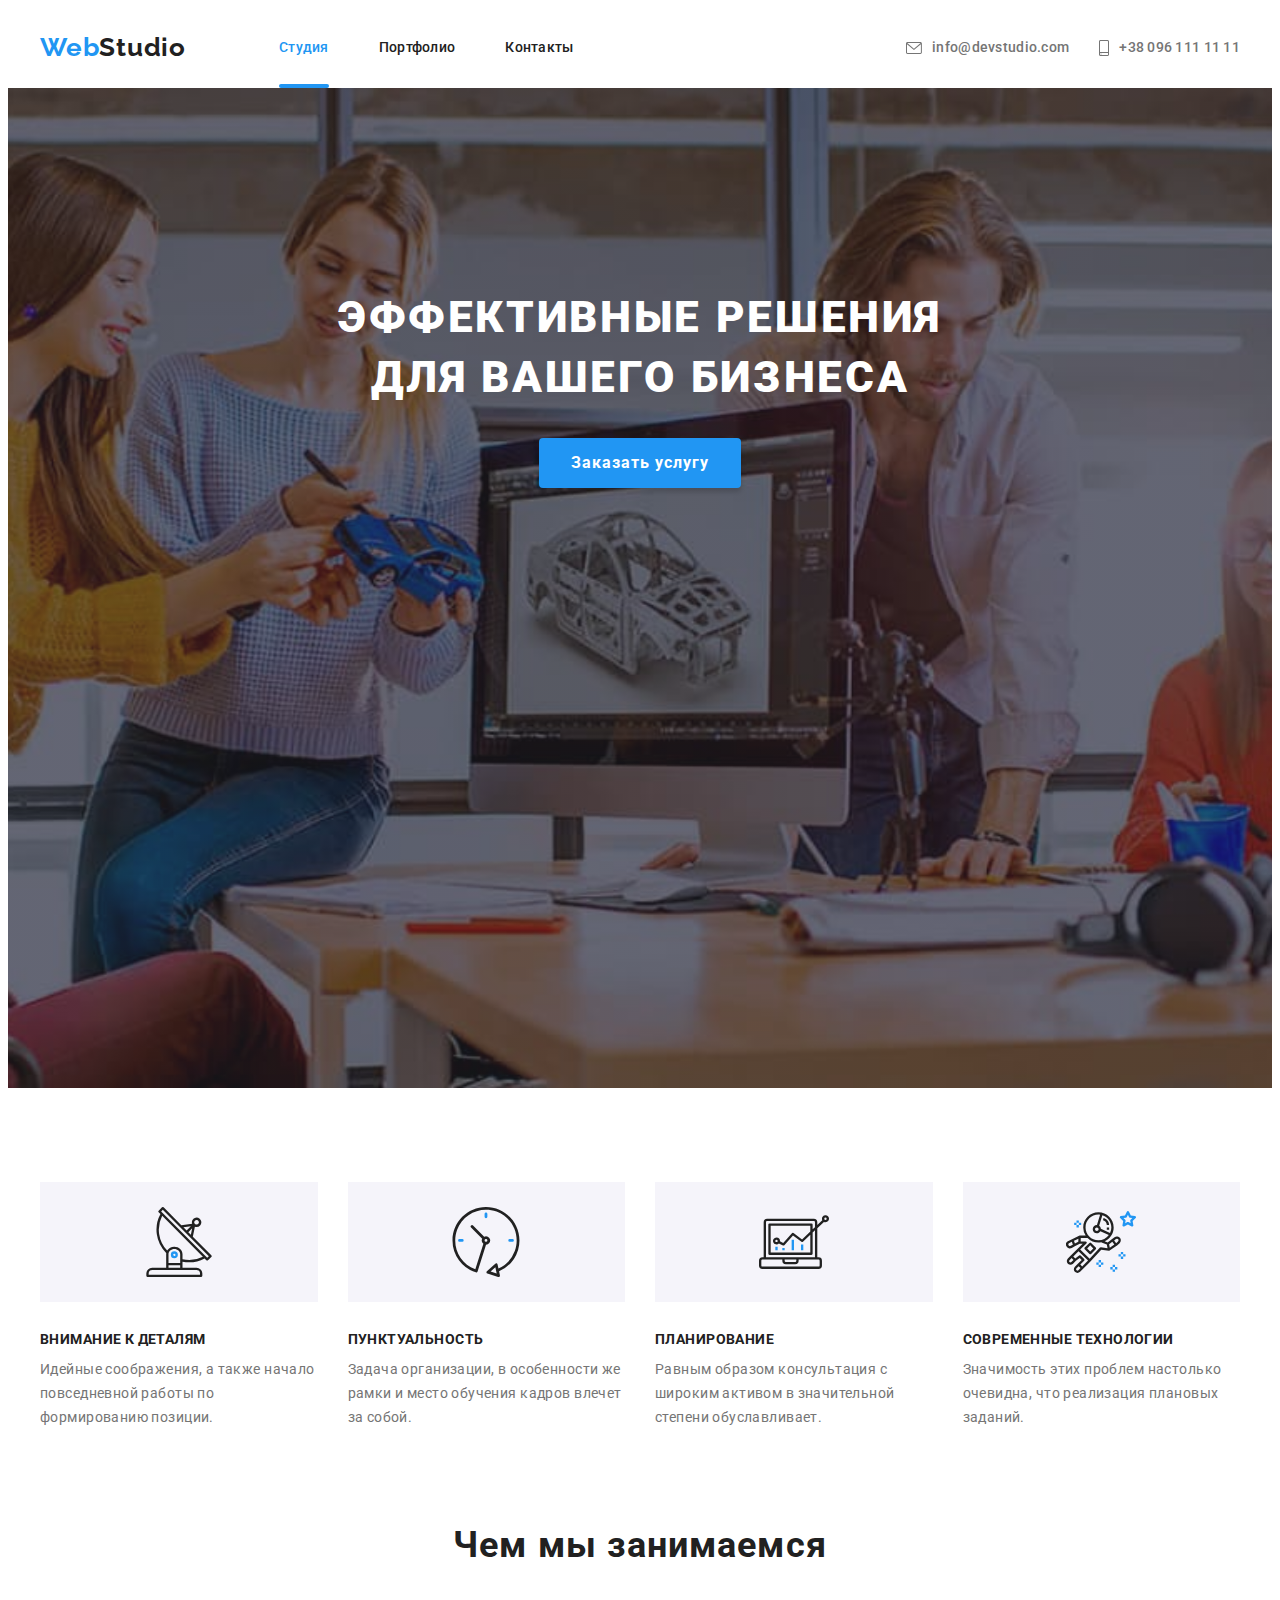
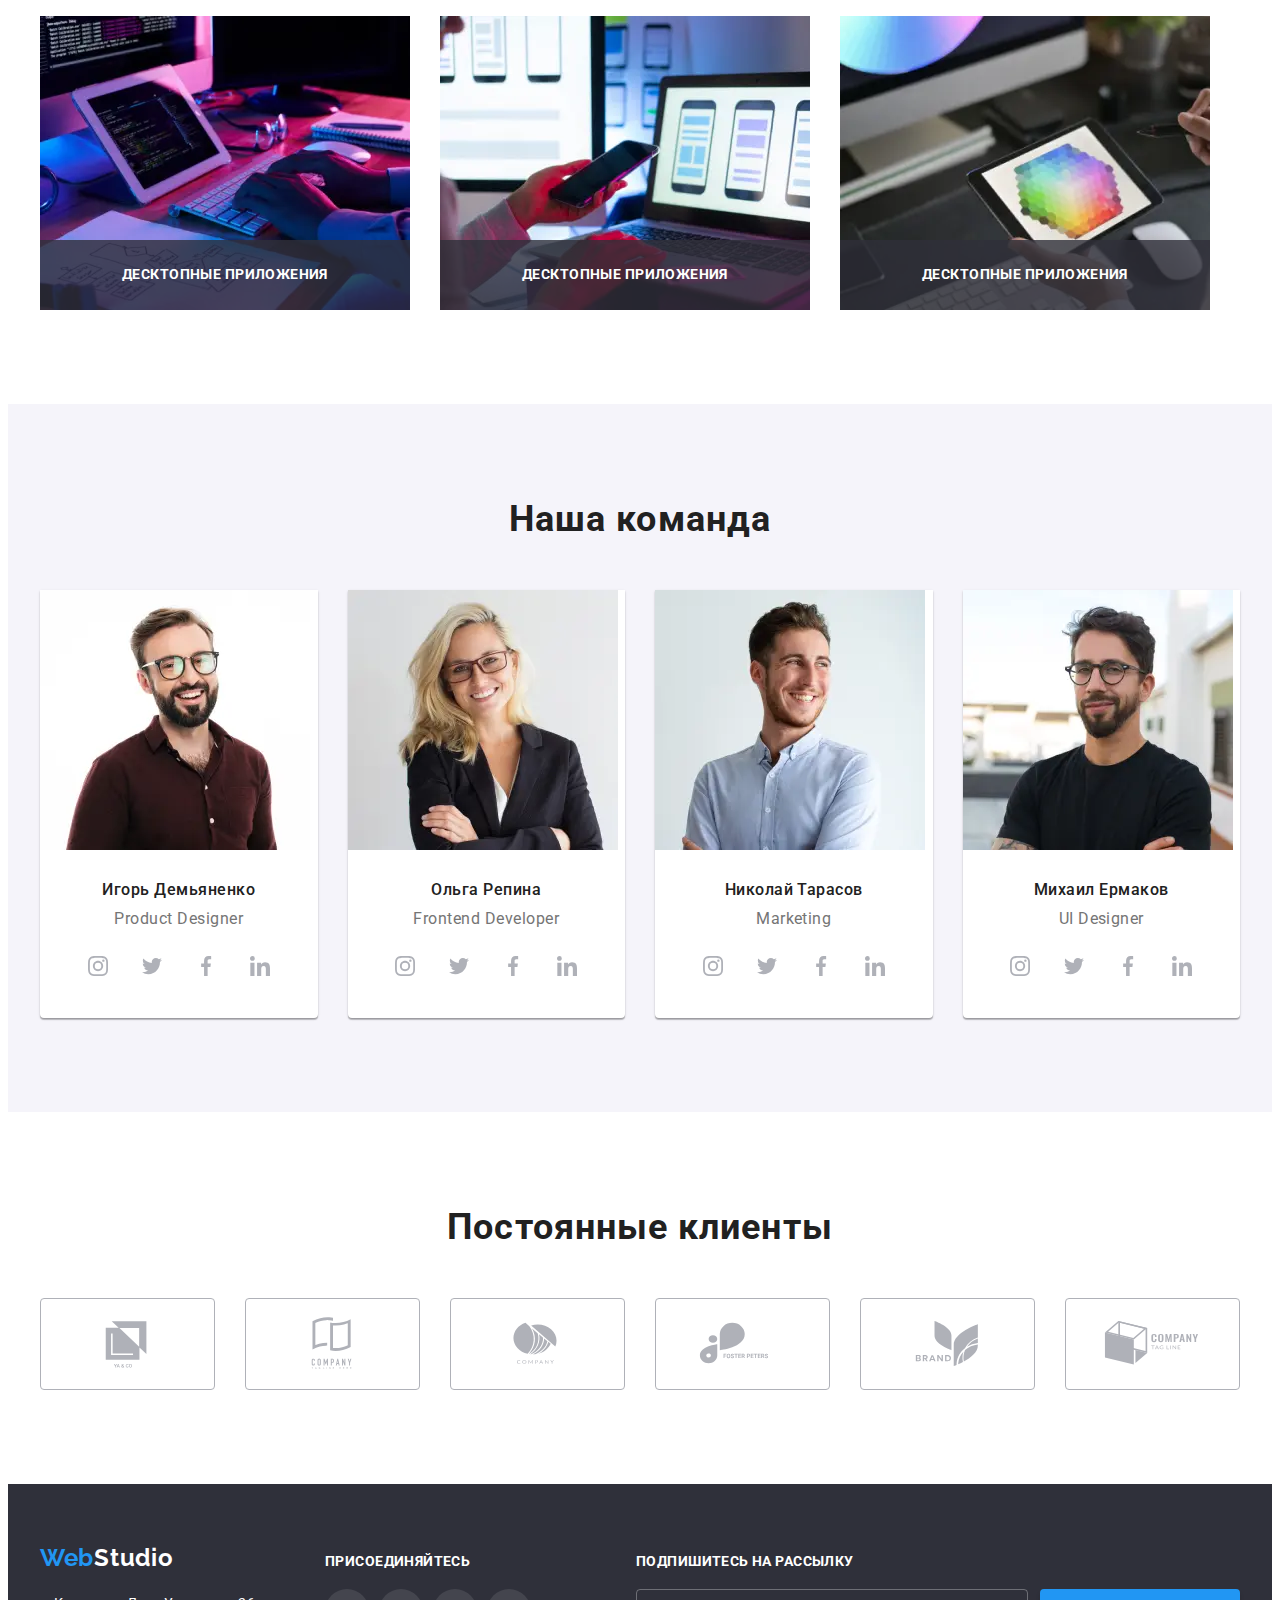
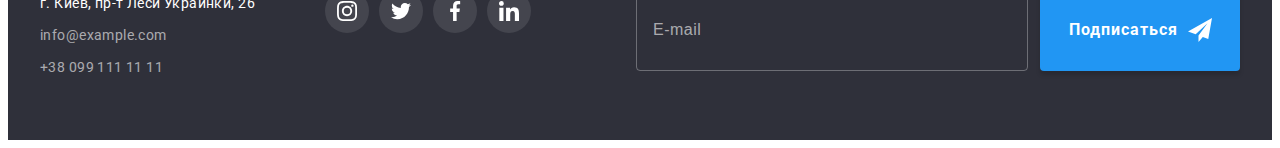
==== commit 01f72f8d: "Test modal button" ====
--- a/index.html
+++ b/index.html
@@ -557,43 +557,43 @@
     </footer>
     <div class="backdrop is-hidden" data-modal>
         <div class="modal">
-            <button type="button" class="modal-close-btn" data-modal-close>
-                <svg class="modal-close-icon" width="18" height="18">
+            <button type="button" class="modal__close-btn" data-modal-close>
+                <svg class="modal-close__icon" width="18" height="18">
                     <use href="./images/icons.svg#close-icon"></use>
                 </svg>
             </button>
             <form class="contact-form">
-                <b class="contact-form-title">Оставьте свои данные, мы вам перезвоним</b>
-                <label class="contact-form-field" for="name">Имя</label>
-                <div class="contact-form-inpunt-wrapper">
-                    <input name="user_name" class="contact-form-inpunt" id="name" type="text">
+                <b class="contact-form__title">Оставьте свои данные, мы вам перезвоним</b>
+                <label class="contact-form__field" for="name">Имя</label>
+                <div class="contact-form__inpunt-wrapper">
+                    <input name="user_name" class="contact-form__inpunt" id="name" type="text">
                     <svg class="contact-form-icon" width="18" height="18">
                         <use href="./images/icons.svg#icon-person"></use>
                     </svg>
                 </div>
-                <label class="contact-form-field" for="tel">Телефон</label>
-                <div class="contact-form-inpunt-wrapper">
-                    <input name="user_phone" class="contact-form-inpunt" type="tel" id="tel">
+                <label class="contact-form__field" for="tel">Телефон</label>
+                <div class="contact-form__inpunt-wrapper">
+                    <input name="user_phone" class="contact-form__inpunt" type="tel" id="tel">
                     <svg class="contact-form-icon" width="18" height="18">
                         <use href="./images/icons.svg#icon-phone"></use>
                     </svg>
                 </div>
-                <label class="contact-form-field" for="user-mail">Почта</label>
-                <div class="contact-form-inpunt-wrapper">
-                    <input name="mail" class="contact-form-inpunt" type="email" id="user-mail">
+                <label class="contact-form__field" for="user-mail">Почта</label>
+                <div class="contact-form__inpunt-wrapper">
+                    <input name="mail" class="contact-form__inpunt" type="email" id="user-mail">
                     <svg class="contact-form-icon" width="18" height="18">
                         <use href="./images/icons.svg#icon-email"></use>
                     </svg>
                 </div>
-                <label class="contact-form-field" for="message">Комментарий</label>
-                <textarea name="user_message" class="contact-form-message" id="message" placeholder="Введите текст"></textarea>
-                <div class="contact-form-checkbox-wrapper">
-                    <input name="accept-policy" class="contact-form-checkbox" id="checkbox-policy" type="checkbox" required>
-                    <label class="contact-form-checkbox-label" for="checkbox-policy">Соглашаюсь с рассылкой и принимаю&nbsp;
-                        <a class="contact-form-policy " href="">Условия договора</a>
+                <label class="contact-form__field" for="message">Комментарий</label>
+                <textarea name="user_message" class="contact-form__message" id="message" placeholder="Введите текст"></textarea>
+                <div class="contact-form__checkbox-wrapper">
+                    <input name="accept-policy" class="contact-form__checkbox" id="checkbox-policy" type="checkbox" required>
+                    <label class="contact-form__checkbox-label" for="checkbox-policy">Соглашаюсь с рассылкой и принимаю&nbsp;
+                        <a class="contact-form__policy " href="">Условия договора</a>
                     </label>
                 </div>
-                <button class="contact-form-submit modal-btn" type="submit">Отправить</button>
+                <button class="contact-form__submit" type="submit">Отправить</button>
             </form>
         </div>
     </div>
--- a/css/main.min.css
+++ b/css/main.min.css
@@ -1,2 +1,2 @@
-:root{--primary-font-family: "Roboto", sans-serif;--secondary-font-family: "Raleway", sans-serif;--primary-accent-color: #2196f3;--primary-text-color: #212121;--secondary-text-color: #757575;--primary-background-color: #2f303a;--secondary-background-color: #f5f4fa;--secondary-accent-color: #ffffff;--primery-icon-coplor: #afb1b8}.visually-hidden{position:absolute;width:1px;height:1px;margin:-1px;border:0;padding:0;white-space:nowrap;clip-path:inset(100%);clip:rect(0 0 0 0);overflow:hidden}body{font-family:var(--primary-font-family);color:var(--primary-text-color)}h1,h2,h3,p{margin-top:0;margin-bottom:0}ul{margin-top:0;margin-bottom:0;padding-left:0}img{display:block;max-width:100%;height:auto}.list{list-style:none}.link{text-decoration:none}@media screen and (max-width: 1199px){.section{padding-top:60px;padding-bottom:60px}}@media screen and (min-width: 1200px){.section{padding-top:94px;padding-bottom:94px}}.container{padding-left:15px;padding-right:15px}@media screen and (min-width: 480px){.container{width:480px;margin-left:auto;margin-right:auto}}@media screen and (min-width: 768px){.container{width:768px}}@media screen and (min-width: 1200px){.container{width:1200px}}.logo{font-family:var(--secondary-font-family);font-weight:700;letter-spacing:0.03em;color:var(--primary-accent-color)}.menu__link.current{color:var(--primary-accent-color)}.menu__link.current::after{position:absolute;left:0;bottom:0;content:"";width:100%;height:4px;background-color:var(--primary-accent-color);border-radius:2px}.modal-btn{min-width:200px;font-family:inherit;font-weight:700;font-size:16px;line-height:1.87;letter-spacing:0.06em;color:var(--secondary-accent-color);background:var(--primary-accent-color);box-shadow:0px 4px 4px rgba(0,0,0,0.15);border-radius:4px;border:none;cursor:pointer;transition:background 250ms cubic-bezier(0.4, 0, 0.2, 1)}.modal-btn:hover,.modal-btn:focus{background:#188ce8}.social-icons{display:flex;align-items:center;justify-content:center;width:44px;height:44px;border-radius:50%}.backdrop{position:fixed;top:0;left:0;width:100vw;height:100vh;background-color:rgba(0,0,0,0.2);transition:opacity 250ms cubic-bezier(0.4, 0, 0.2, 1),visibility 250ms cubic-bezier(0.4, 0, 0.2, 1)}.backdrop.is-hidden{opacity:0;visibility:hidden;pointer-events:none}.modal{position:absolute;top:50%;left:50%;transform:translate(-50%, -50%);width:528px;height:581px;background-color:var(--secondary-accent-color)}.modal-close-btn{position:absolute;top:8px;right:8px;display:flex;justify-content:center;align-items:center;width:30px;height:30px;border-radius:50%;border:1px solid rgba(0,0,0,0.1);background-color:transparent;padding:0;cursor:pointer;transition:fill 250ms cubic-bezier(0.4, 0, 0.2, 1)}.modal-close-btn:hover,.modal-close-btn:focus{fill:var(--primary-accent-color)}.modal{padding:40px}.contact-form{display:flex;flex-direction:column}.contact-form-title{margin-bottom:12px;font-weight:700;font-size:20px;line-height:1.15;text-align:center;letter-spacing:0.03em}.contact-form-field{margin-bottom:4px;font-size:12px;line-height:1.17;letter-spacing:0.01em;color:var(--secondary-text-color)}.contact-form-inpunt-wrapper{position:relative;margin-bottom:10px}.contact-form-inpunt{height:40px;width:100%;padding:12px 16px 12px 42px;border:1px solid rgba(33,33,33,0.2);border-radius:4px;transition:border-color 250ms cubic-bezier(0.4, 0, 0.2, 1)}.contact-form-inpunt:focus{outline:none;border-color:var(--primary-accent-color)}.contact-form-icon{position:absolute;top:50%;left:12px;transform:translateY(-50%);transition:fill 250ms cubic-bezier(0.4, 0, 0.2, 1)}.contact-form-inpunt:focus+.contact-form-icon{fill:var(--primary-accent-color)}.contact-form-message{width:100%;height:120px;padding:12px 16px;margin-bottom:20px;border:1px solid rgba(33,33,33,0.2);border-radius:4px;resize:none;transition:border-color 250ms cubic-bezier(0.4, 0, 0.2, 1)}.contact-form-message:focus{outline:none;border-color:var(--primary-accent-color)}.contact-form-message::placeholder{font-weight:400;font-size:14px;line-height:1.14;letter-spacing:0.01em;color:rgba(117,117,117,0.5)}.contact-form-checkbox{position:absolute;width:1px;height:1px;margin:-1px;border:0;padding:0;white-space:nowrap;clip-path:inset(100%);clip:rect(0 0 0 0);overflow:hidden}.contact-form-checkbox-label{display:flex;align-items:center;justify-content:center;font-weight:400;font-size:14px;line-height:1.71;letter-spacing:0.03em;color:var(--secondary-text-color);cursor:pointer}.contact-form-checkbox-label::before{display:inline-block;content:'';width:16px;height:15px;border:2px solid var(--primary-text-color);border-radius:2px;margin-right:8px;cursor:pointer}.contact-form-checkbox:checked+.contact-form-checkbox-label::before{background-image:url("../images/icon-check.svg");background-color:var(--primary-accent-color);background-size:contain;border:2px solid var(--primary-accent-color)}.contact-form-checkbox:focus+.contact-form-checkbox-label::before{outline:1px solid var(--primary-text-color)}.contact-form-checkbox-wrapper{margin-bottom:30px}.contact-form-submit{padding:10px 56px;margin:0 auto}.contact-form-policy{color:var(--primary-accent-color)}@media screen and (max-width: 767px){.mobile-menu{position:absolute;top:0;left:0;background-color:#FFFFFF;width:100%;height:100vh;overflow:auto;opacity:0;visibility:hidden;pointer-events:none;transition:opacity 250ms cubic-bezier(0.4, 0, 0.2, 1),visibility 250ms cubic-bezier(0.4, 0, 0.2, 1)}.mobile-menu.is-open{opacity:1;visibility:visible;pointer-events:auto}.mobile-menu__container{position:relative;display:flex;flex-direction:column;height:100vh;padding-top:48px;padding-bottom:48px;padding-left:40px}.mobile-menu__close-btn{position:absolute;top:10px;right:15px;background-color:transparent;border:none;padding:0;line-height:0;fill:#000000;transition:fill 250ms cubic-bezier(0.4, 0, 0.2, 1)}.mobile-menu__close-btn:hover,.mobile-menu__close-btn:focus{fill:var(--primary-accent-color)}.mobile-navigation{margin-bottom:auto}.mobile-navigation__item:not(:last-child){margin-bottom:32px}.mobile-navigation__link{font-weight:500;font-size:40px;line-height:1.18;letter-spacing:0.02em;color:var(--primary-text-color);transition:color 250ms cubic-bezier(0.4, 0, 0.2, 1)}.mobile-navigation__link.current{color:var(--primary-accent-color)}.mobile-menu-contact{margin-bottom:64px}.mobile-menu-contact__item:not(:last-child){margin-bottom:32px}.mobile-menu-contact__tel{font-weight:500;font-size:34px;line-height:1.18;letter-spacing:0.02em;color:var(--secondary-text-color);transition:color 250ms cubic-bezier(0.4, 0, 0.2, 1);color:var(--primary-accent-color)}.mobile-menu-contact__mail{font-weight:500;font-size:24px;line-height:1.17;letter-spacing:0.02em;color:var(--secondary-text-color);transition:color 250ms cubic-bezier(0.4, 0, 0.2, 1)}.mobile-menu-social{display:flex;flex-wrap:wrap}.mobile-menu-social__item:not(:last-child){padding-right:10px;border-right:1px solid rgba(33,33,33,0.2)}.mobile-menu-social__item:not(:first-child){padding-left:10px}.mobile-menu-social__link{font-weight:500;font-size:18px;line-height:1.2;letter-spacing:0.02em;color:var(--primary-accent-color)}}.heading__logo{display:block;padding-top:16px;padding-bottom:16px;font-size:24px;line-height:1.17}.title-logo-color{color:var(--primary-text-color)}@media screen and (max-width: 767px){.heading{position:relative}.heading__container{display:flex;justify-content:space-between;align-items:center}.menu{display:none}.contact-header{display:none}.mobile-mune-btn{background-color:transparent;border:none;padding:0;line-height:0;fill:#000000;transition:fill 250ms cubic-bezier(0.4, 0, 0.2, 1)}.mobile-mune-btn:hover,.mobile-mune-btn:focus{fill:var(--primary-accent-color)}}@media screen and (min-width: 768px){.mobile-mune-btn{display:none}.mobile-menu{display:none}.heading__logo{padding-top:26px;padding-bottom:26px;margin-right:88px}.heading__container{display:flex;align-items:center}.navigation{display:flex;margin-right:auto}.menu{display:flex;align-items:center}.menu__item:not(:last-child){margin-right:50px}.menu__link{display:block;position:relative;padding-top:32px;padding-bottom:32px;font-weight:500;font-size:14px;line-height:1.14;letter-spacing:0.02em;color:var(--primary-text-color);transition:color 250ms cubic-bezier(0.4, 0, 0.2, 1)}.contact-header__link{display:flex;align-items:center;font-weight:500;font-size:12px;line-height:1.17;letter-spacing:0.02em;color:var(--secondary-text-color);transition:color 250ms cubic-bezier(0.4, 0, 0.2, 1)}.contact-header__icon-envelope{width:14px;height:10px;fill:currentColor;margin-right:8px}.contact-header__icon-smartphone{width:10px;height:14px;fill:currentColor;margin-right:8px}}@media screen and (min-width: 768px) and (max-width: 1199px){.contact-header__item:not(:last-child){margin-bottom:10px}}@media screen and (min-width: 1200px){.heading__logo{padding-top:24px;padding-bottom:24px;margin-right:93px;font-size:26px;line-height:1.19}.menu__link:focus,.menu__link:hover{color:var(--primary-accent-color)}.contact-header{display:flex}.contact-header__item:not(:last-child){margin-right:30px}.contact-header__link{font-weight:500;font-size:14px;line-height:1.14;letter-spacing:0.02em;color:var(--secondary-text-color);transition:color 250ms cubic-bezier(0.4, 0, 0.2, 1)}.contact-header__link:focus,.contact-header__link:hover{color:var(--primary-accent-color)}.contact-header__icon-envelope{width:16px;height:12px;fill:currentColor;margin-right:10px}.contact-header__icon-smartphone{height:16px;fill:currentColor;margin-right:10px}}.hero{max-width:480px;height:400px;margin-left:auto;margin-right:auto;text-align:center;padding-top:118px;padding-bottom:118px;background-image:linear-gradient(rgba(47,48,58,0.4), rgba(47,48,58,0.4)),url("../images/background-hero-mobile-img.jpg");background-size:cover;background-position:center;background-color:#c4c4c4}@media (min-device-pixel-ratio: 2), (min-resolution: 192dpi), (min-resolution: 2dppx){.hero{background-image:linear-gradient(rgba(47,48,58,0.4), rgba(47,48,58,0.4)),url("../images/background-hero-mobile-img-2x.jpg")}}.hero-title{margin-bottom:30px;font-weight:900;font-size:26px;line-height:1.6;letter-spacing:0.06em;text-transform:uppercase;color:var(--secondary-accent-color)}.hero__modal-btn{justify-content:center;padding:10px 32px}@media screen and (min-width: 768px){.hero{max-width:768px;background-image:linear-gradient(rgba(47,48,58,0.4), rgba(47,48,58,0.4)),url("../images/background-hero-tablet-img.jpg")}}@media screen and (min-width: 768px) and (min-device-pixel-ratio: 2), screen and (min-width: 768px) and (min-resolution: 192dpi), screen and (min-width: 768px) and (min-resolution: 2dppx){.hero{background-image:linear-gradient(rgba(47,48,58,0.4), rgba(47,48,58,0.4)),url("../images/background-hero-tablet-img-2x.jpg")}}@media screen and (min-width: 1200px){.hero{max-width:1600px;height:600px;padding-top:200px;padding-bottom:200px;background-image:linear-gradient(rgba(47,48,58,0.4), rgba(47,48,58,0.4)),url("../images/background-hero-img.jpg")}}@media screen and (min-width: 1200px) and (min-device-pixel-ratio: 2), screen and (min-width: 1200px) and (min-resolution: 192dpi), screen and (min-width: 1200px) and (min-resolution: 2dppx){.hero{background-image:linear-gradient(rgba(47,48,58,0.4), rgba(47,48,58,0.4)),url("../images/background-hero-img-2x.jpg")}}@media screen and (min-width: 1200px){.hero-title{font-weight:900;font-size:44px;line-height:1.36}}.about{margin-left:auto;margin-right:auto}.about-list__item{width:100%}.about-list__container{display:flex;justify-content:center;align-items:center;height:120px;margin-bottom:30px;background:var(--secondary-background-color)}.about-list__title{margin-bottom:10px;font-weight:700;font-size:14px;line-height:1.14;letter-spacing:0.03em;text-transform:uppercase}.about-list__description{font-size:14px;line-height:1.71;letter-spacing:0.03em;color:var(--secondary-text-color)}@media screen and (max-width: 767px){.about-list__item:not(:last-child){margin-bottom:30px}.about-list__title{text-align:center}}@media screen and (min-width: 768px){.about-list{display:flex;flex-wrap:wrap;margin:-15px}.about-list__item{width:calc((100% - 2 * 30px) / 2);margin:15px}}@media screen and (min-width: 1200px){.about-list__item{width:calc((100% - 4 * 30px) / 4)}}@media screen and (max-width: 1199px){.directions{display:none}}@media screen and (min-width: 1200px){.directions{padding-top:0}.directions-list{display:flex;flex-wrap:wrap}.directions__title{margin-bottom:50px;font-weight:700;font-size:36px;line-height:1.17;text-align:center;letter-spacing:0.03em}.directions-list__card{width:370px;position:relative}.directions-list__card:not(:nth-child(3n)){margin-right:30px}.directions-list__description{display:flex;position:absolute;bottom:0;width:100%;height:70px;align-items:center;justify-content:center;color:var(--secondary-accent-color);font-weight:700;font-size:14px;line-height:1.14;letter-spacing:0.03em;text-transform:uppercase;background:rgba(47,48,58,0.8)}}.team{background:var(--secondary-background-color)}.team__title{margin-bottom:30px;font-weight:700;font-size:28px;line-height:1.18;text-align:center;letter-spacing:0.03em}.team-list{display:flex;flex-wrap:wrap}.team-list__card{background:var(--secondary-accent-color);box-shadow:0px 1px 3px rgba(0,0,0,0.12),0px 1px 1px rgba(0,0,0,0.14),0px 2px 1px rgba(0,0,0,0.2);border-radius:0px 0px 4px 4px;text-align:center;max-width:450px}.team-list__wrapper{padding-top:30px;padding-bottom:24px}.team-list__worker{margin-bottom:10px;font-weight:500;font-size:16px;line-height:1.19;letter-spacing:0.03em}.team-list__position{margin-bottom:16px;font-size:16px;line-height:1.19;letter-spacing:0.03em;color:var(--secondary-text-color)}.social-list{display:flex;justify-content:space-between;flex-wrap:wrap;padding-left:122px;padding-right:122px}.social-list__link{fill:var(--primery-icon-coplor);transition:fill 250ms cubic-bezier(0.4, 0, 0.2, 1),background-color 250ms cubic-bezier(0.4, 0, 0.2, 1)}@media screen and (max-width: 767px){.team-list__card:not(:last-child){margin-bottom:30px}}@media screen and (min-width: 768px){.team-list{margin:-15px}.team-list__card{width:calc((100% - 2 * 30px) / 2);margin:15px}.social-list{padding-left:74px;padding-right:74px}}@media screen and (min-width: 1200px){.team-list__card{width:calc((100% - 4 * 30px) / 4)}.team-list__wrapper{padding-bottom:30px}.team__title{margin-bottom:50px;font-weight:700;font-size:36px;line-height:1.17}.social-list__link:hover,.social-list__link:focus{fill:var(--secondary-accent-color);background-color:var(--primary-accent-color)}.social-list{padding-left:32px;padding-right:32px}}.clients__title{margin-bottom:30px;font-weight:700;font-size:28px;line-height:1.17;text-align:center;letter-spacing:0.03em}.clients__list{display:flex;flex-wrap:wrap;margin:-15px}.clients__item{width:calc((100% - 2 * 30px) / 2);margin:15px}.clients__link{display:flex;align-items:center;justify-content:center;fill:var(--primery-icon-coplor);height:92px;border:1px solid var(--primery-icon-coplor);box-sizing:border-box;border-radius:4px;transition:fill 250ms cubic-bezier(0.4, 0, 0.2, 1),border 250ms cubic-bezier(0.4, 0, 0.2, 1)}.clients__link:hover,.clients__link:focus{fill:var(--primary-accent-color);border:1px solid var(--primary-accent-color)}@media screen and (min-width: 768px){.clients__item{width:calc((100% - 3 * 30px) / 3);margin:15px}}@media screen and (min-width: 1200px){.clients__title{margin-bottom:50px;font-weight:700;font-size:36px;line-height:1.17;text-align:center;letter-spacing:0.03em}.clients__item{width:calc((100% - 6 * 30px) / 6);margin:15px}}.bottom{padding-top:60px;padding-bottom:60px;background:var(--primary-background-color)}.bottom-wrapper__logo{display:inline-block;margin-bottom:20px;font-size:24px;line-height:1.17}.bottom-wrapper__logo--color{color:var(--secondary-accent-color)}.bottom-contact__item:not(:last-child){margin-bottom:8px}.bottom-contact__link-address{font-style:normal;font-size:14px;line-height:1.71;letter-spacing:0.03em;color:var(--secondary-accent-color);transition:color 250ms cubic-bezier(0.4, 0, 0.2, 1)}.bottom-contact__link-address:hover,.bottom-contact__link-address:focus{color:var(--primary-accent-color)}.bottom-contact__link{font-style:normal;font-size:14px;line-height:1.71;letter-spacing:0.03em;color:rgba(255,255,255,0.6);transition:color 250ms cubic-bezier(0.4, 0, 0.2, 1)}.bottom-contact__link:hover,.bottom-contact__link:focus{color:var(--primary-accent-color)}.bottom-title{margin-bottom:20px;font-weight:700;font-size:14px;line-height:16px;letter-spacing:0.03em;text-transform:uppercase;color:var(--secondary-accent-color)}.bottom-social__list{display:flex}.bottom-social__link{fill:var(--secondary-accent-color);background:rgba(255,255,255,0.1);transition:background-color 250ms cubic-bezier(0.4, 0, 0.2, 1)}.bottom-social__link:hover,.bottom-social__link:focus{background-color:var(--primary-accent-color)}.bottom-social__item:not(:nth-child(4n)){margin-right:10px}.subscription-form__title{margin-bottom:20px;font-weight:700;font-size:14px;line-height:16px;letter-spacing:0.03em;text-transform:uppercase;color:var(--secondary-accent-color)}.subscription-form__input{width:100%;height:50px;padding:15px 16px;background-color:transparent;border:1px solid rgba(255,255,255,0.3);border-radius:4px;color:var(--secondary-accent-color);transition:border-color 250ms cubic-bezier(0.4, 0, 0.2, 1)}.subscription-form__input:focus{outline:none;border-color:var(--primary-accent-color)}.subscription-form__input::placeholder{font-weight:400;font-size:16px;line-height:1, 25;letter-spacing:0.03em;color:rgba(255,255,255,0.6)}.subscription-form__submit{display:flex;align-items:center;justify-content:space-between;padding:10px 28px 10px 29px}@media screen and (max-width: 767px){.container-join{margin-bottom:60px}}@media screen and (max-width: 1199px){.bottom-wrapper{text-align:center}.bottom-contact{margin-bottom:60px}.container-join{text-align:center}.bottom-social__list{justify-content:center}.subscription-form{text-align:center}.subscription-form__input{margin-bottom:20px}.subscription-form__submit{margin-left:auto;margin-right:auto}}@media screen and (min-width: 767px){.container-bottom{display:flex;align-items:baseline}.subscription-form__input{width:450px}}@media screen and (min-width: 767px) and (max-width: 1199px){.container-bottom{display:flex;flex-wrap:wrap;justify-content:center;padding-left:76px;padding-right:89px}.bottom-wrapper{margin-right:auto}}@media screen and (min-width: 1200px){.container-bottom{display:flex}.bottom-wrapper{margin-right:70px}.container-join{margin-right:auto}.subscription-form__container{display:flex}.subscription-form__input{width:358px;margin-right:12px}}.filter-list{display:flex;justify-content:center;margin-bottom:50px}.filter-item:not(:last-child){margin-right:8px}.filter-list-button{padding:6px 22px;background:var(--secondary-background-color);border-radius:4px;font-family:inherit;font-weight:500;font-size:16px;line-height:1.62;text-align:center;letter-spacing:0.03em;color:var(--primary-text-color);border:none;cursor:pointer;transition:background 250ms cubic-bezier(0.4, 0, 0.2, 1),color 250ms cubic-bezier(0.4, 0, 0.2, 1),box-shadow 250ms cubic-bezier(0.4, 0, 0.2, 1)}.filter-list-button:hover,.filter-list-button:focus{background:var(--primary-accent-color);color:var(--secondary-accent-color);box-shadow:0px 3px 1px rgba(0,0,0,0.1),0px 1px 2px rgba(0,0,0,0.08),0px 2px 2px rgba(0,0,0,0.12)}.filter-list-button.first{background:var(--primary-accent-color);color:var(--secondary-accent-color);box-shadow:0px 3px 1px rgba(0,0,0,0.1),0px 1px 2px rgba(0,0,0,0.08),0px 2px 2px rgba(0,0,0,0.12)}.portfolio-list{display:flex;flex-wrap:wrap}.portfolio-item{width:370px;box-sizing:border-box;cursor:pointer}.portfolio-item:not(:nth-child(3n)){margin-right:30px}.portfolio-item:not(:nth-last-child(-n+3)){margin-bottom:30px}.portfolio-link{display:block;transition:box-shadow 250ms cubic-bezier(0.4, 0, 0.2, 1)}.portfolio-link:hover,.portfolio-link:focus{box-shadow:0px 1px 1px rgba(0,0,0,0.12),0px 4px 4px rgba(0,0,0,0.06),1px 4px 6px rgba(0,0,0,0.16)}.portfolio-link-wrapper{position:relative;overflow:hidden}.portfolio-overlay{position:absolute;top:0;width:100%;height:100%;font-size:18px;line-height:1.55;letter-spacing:0.03em;color:var(--secondary-accent-color);background-color:rgba(33,150,243,0.9);text-align:center;padding:63px 24px;overflow:auto;transform:translateY(101%);transition:transform 250ms cubic-bezier(0.4, 0, 0.2, 1)}.portfolio-link:hover .portfolio-overlay,.portfolio-link:focus .portfolio-overlay{transform:translateY(0%)}.portfolio-item-wrapper{background:var(--secondary-accent-color);border:1px solid #eeeeee;border-top:none;padding:20px 24px}.portfolio-list-title{color:var(--primary-text-color);font-weight:700;font-size:18px;line-height:2;letter-spacing:0.06em}.portfolio-list-description{font-size:16px;line-height:1.87;letter-spacing:0.03em;color:var(--secondary-text-color)}
+:root{--primary-font-family: "Roboto", sans-serif;--secondary-font-family: "Raleway", sans-serif;--primary-accent-color: #2196f3;--primary-text-color: #212121;--secondary-text-color: #757575;--primary-background-color: #2f303a;--secondary-background-color: #f5f4fa;--secondary-accent-color: #ffffff;--primery-icon-coplor: #afb1b8}.visually-hidden{position:absolute;width:1px;height:1px;margin:-1px;border:0;padding:0;white-space:nowrap;clip-path:inset(100%);clip:rect(0 0 0 0);overflow:hidden}body{font-family:var(--primary-font-family);color:var(--primary-text-color)}h1,h2,h3,p{margin-top:0;margin-bottom:0}ul{margin-top:0;margin-bottom:0;padding-left:0}img{display:block;max-width:100%;height:auto}.list{list-style:none}.link{text-decoration:none}@media screen and (max-width: 1199px){.section{padding-top:60px;padding-bottom:60px}}@media screen and (min-width: 1200px){.section{padding-top:94px;padding-bottom:94px}}.container{padding-left:15px;padding-right:15px}@media screen and (min-width: 480px){.container{width:480px;margin-left:auto;margin-right:auto}}@media screen and (min-width: 768px){.container{width:768px}}@media screen and (min-width: 1200px){.container{width:1200px}}.logo{font-family:var(--secondary-font-family);font-weight:700;letter-spacing:0.03em;color:var(--primary-accent-color)}.menu__link.current{color:var(--primary-accent-color)}.menu__link.current::after{position:absolute;left:0;bottom:0;content:"";width:100%;height:4px;background-color:var(--primary-accent-color);border-radius:2px}.modal-btn{min-width:200px;font-family:inherit;font-weight:700;font-size:16px;line-height:1.87;letter-spacing:0.06em;color:var(--secondary-accent-color);background:var(--primary-accent-color);box-shadow:0px 4px 4px rgba(0,0,0,0.15);border-radius:4px;border:none;cursor:pointer;transition:background 250ms cubic-bezier(0.4, 0, 0.2, 1)}.modal-btn:hover,.modal-btn:focus{background:#188ce8}.social-icons{display:flex;align-items:center;justify-content:center;width:44px;height:44px;border-radius:50%}.backdrop{position:fixed;top:0;left:0;width:100vw;height:100vh;background-color:rgba(0,0,0,0.2);transition:opacity 250ms cubic-bezier(0.4, 0, 0.2, 1),visibility 250ms cubic-bezier(0.4, 0, 0.2, 1);overflow-y:scroll}.backdrop.is-hidden{opacity:0;visibility:hidden;pointer-events:none}.modal{position:relative;max-width:450px;width:100%;min-height:609px;background-color:var(--secondary-accent-color)}.modal__close-btn{position:absolute;top:8px;right:8px;display:flex;justify-content:center;align-items:center;width:30px;height:30px;border-radius:50%;border:1px solid rgba(0,0,0,0.1);background-color:transparent;padding:0;cursor:pointer;transition:fill 250ms cubic-bezier(0.4, 0, 0.2, 1)}.modal__close-btn:hover,.modal__close-btn:focus{fill:var(--primary-accent-color)}.modal{padding:40px}.contact-form{display:flex;flex-direction:column}.contact-form__title{margin-bottom:12px;font-weight:700;font-size:20px;line-height:1.15;text-align:center;letter-spacing:0.03em}.contact-form__field{margin-bottom:4px;font-size:12px;line-height:1.17;letter-spacing:0.01em;color:var(--secondary-text-color)}.contact-form__inpunt-wrapper{position:relative;margin-bottom:10px}.contact-form__inpunt{height:40px;width:100%;padding:12px 16px 12px 42px;border:1px solid rgba(33,33,33,0.2);border-radius:4px;transition:border-color 250ms cubic-bezier(0.4, 0, 0.2, 1)}.contact-form__inpunt:focus{outline:none;border-color:var(--primary-accent-color)}.contact-form-icon{position:absolute;top:50%;left:12px;transform:translateY(-50%);transition:fill 250ms cubic-bezier(0.4, 0, 0.2, 1)}.contact-form-inpunt:focus+.contact-form-icon{fill:var(--primary-accent-color)}.contact-form__message{width:100%;height:120px;padding:12px 16px;margin-bottom:20px;border:1px solid rgba(33,33,33,0.2);border-radius:4px;resize:none;transition:border-color 250ms cubic-bezier(0.4, 0, 0.2, 1)}.contact-form__message:focus{outline:none;border-color:var(--primary-accent-color)}.contact-form__message::placeholder{font-weight:400;font-size:14px;line-height:1.14;letter-spacing:0.01em;color:rgba(117,117,117,0.5)}.contact-form__checkbox{position:absolute;width:1px;height:1px;margin:-1px;border:0;padding:0;white-space:nowrap;clip-path:inset(100%);clip:rect(0 0 0 0);overflow:hidden}.contact-form__checkbox-label{align-items:center;font-weight:400;font-size:12px;line-height:1.17;letter-spacing:0.03em;color:var(--secondary-text-color);cursor:pointer}.contact-form__checkbox-label::before{display:inline-block;content:'';width:16px;height:15px;border:2px solid var(--primary-text-color);border-radius:2px;margin-right:8px;cursor:pointer}.contact-form__checkbox:checked+.contact-form__checkbox-label::before{background-image:url("../images/icon-check.svg");background-color:var(--primary-accent-color);background-size:contain;border:2px solid var(--primary-accent-color)}.contact-form__checkbox:focus+.contact-form__checkbox-label::before{outline:1px solid var(--primary-text-color)}.contact-form__checkbox-wrapper{margin-bottom:30px}.contact-form__submit{width:100%;padding-top:10px;padding-bottom:10px;margin:0 auto;font-family:inherit;font-weight:700;font-size:16px;line-height:1.87;letter-spacing:0.06em;color:var(--secondary-accent-color);background:var(--primary-accent-color);box-shadow:0px 4px 4px rgba(0,0,0,0.15);border-radius:4px;border:none;cursor:pointer;transition:background 250ms cubic-bezier(0.4, 0, 0.2, 1)}.contact-form__submit:hover,.contact-form__submit:focus{background:#188ce8}.contact-form__policy{color:var(--primary-accent-color)}@media screen and (min-width: 310px){.contact-form__submit{max-width:200px;padding-left:56px;padding-right:56px}}@media screen and (min-width: 481px){.contact-form__checkbox-label{justify-content:center;display:flex;flex-wrap:wrap}.modal{position:absolute;top:50%;left:50%;transform:translate(-50%, -50%)}}@media screen and (max-width: 480px){.backdrop{padding:94px 15px}}@media screen and (max-width: 767px){.mobile-menu{position:absolute;top:0;left:0;background-color:#FFFFFF;width:100%;height:100vh;overflow:auto;opacity:0;visibility:hidden;pointer-events:none;transition:opacity 250ms cubic-bezier(0.4, 0, 0.2, 1),visibility 250ms cubic-bezier(0.4, 0, 0.2, 1)}.mobile-menu.is-open{opacity:1;visibility:visible;pointer-events:auto}.mobile-menu__container{position:relative;display:flex;flex-direction:column;height:100vh;padding-top:48px;padding-bottom:48px;padding-left:40px}.mobile-menu__close-btn{position:absolute;top:10px;right:15px;background-color:transparent;border:none;padding:0;line-height:0;fill:#000000;transition:fill 250ms cubic-bezier(0.4, 0, 0.2, 1)}.mobile-menu__close-btn:hover,.mobile-menu__close-btn:focus{fill:var(--primary-accent-color)}.mobile-navigation{margin-bottom:auto}.mobile-navigation__item:not(:last-child){margin-bottom:32px}.mobile-navigation__link{font-weight:500;font-size:40px;line-height:1.18;letter-spacing:0.02em;color:var(--primary-text-color);transition:color 250ms cubic-bezier(0.4, 0, 0.2, 1)}.mobile-navigation__link.current{color:var(--primary-accent-color)}.mobile-menu-contact{margin-bottom:64px}.mobile-menu-contact__item:not(:last-child){margin-bottom:32px}.mobile-menu-contact__tel{font-weight:500;font-size:34px;line-height:1.18;letter-spacing:0.02em;color:var(--secondary-text-color);transition:color 250ms cubic-bezier(0.4, 0, 0.2, 1);color:var(--primary-accent-color)}.mobile-menu-contact__mail{font-weight:500;font-size:24px;line-height:1.17;letter-spacing:0.02em;color:var(--secondary-text-color);transition:color 250ms cubic-bezier(0.4, 0, 0.2, 1)}.mobile-menu-social{display:flex;flex-wrap:wrap}.mobile-menu-social__item:not(:last-child){padding-right:10px;border-right:1px solid rgba(33,33,33,0.2)}.mobile-menu-social__item:not(:first-child){padding-left:10px}.mobile-menu-social__link{font-weight:500;font-size:18px;line-height:1.2;letter-spacing:0.02em;color:var(--primary-accent-color)}}.heading__logo{display:block;padding-top:16px;padding-bottom:16px;font-size:24px;line-height:1.17}.title-logo-color{color:var(--primary-text-color)}@media screen and (max-width: 767px){.heading{position:relative}.heading__container{display:flex;justify-content:space-between;align-items:center}.menu{display:none}.contact-header{display:none}.mobile-mune-btn{background-color:transparent;border:none;padding:0;line-height:0;fill:#000000;transition:fill 250ms cubic-bezier(0.4, 0, 0.2, 1)}.mobile-mune-btn:hover,.mobile-mune-btn:focus{fill:var(--primary-accent-color)}}@media screen and (min-width: 768px){.mobile-mune-btn{display:none}.mobile-menu{display:none}.heading__logo{padding-top:26px;padding-bottom:26px;margin-right:88px}.heading__container{display:flex;align-items:center}.navigation{display:flex;margin-right:auto}.menu{display:flex;align-items:center}.menu__item:not(:last-child){margin-right:50px}.menu__link{display:block;position:relative;padding-top:32px;padding-bottom:32px;font-weight:500;font-size:14px;line-height:1.14;letter-spacing:0.02em;color:var(--primary-text-color);transition:color 250ms cubic-bezier(0.4, 0, 0.2, 1)}.contact-header__link{display:flex;align-items:center;font-weight:500;font-size:12px;line-height:1.17;letter-spacing:0.02em;color:var(--secondary-text-color);transition:color 250ms cubic-bezier(0.4, 0, 0.2, 1)}.contact-header__icon-envelope{width:14px;height:10px;fill:currentColor;margin-right:8px}.contact-header__icon-smartphone{width:10px;height:14px;fill:currentColor;margin-right:8px}}@media screen and (min-width: 768px) and (max-width: 1199px){.contact-header__item:not(:last-child){margin-bottom:10px}}@media screen and (min-width: 1200px){.heading__logo{padding-top:24px;padding-bottom:24px;margin-right:93px;font-size:26px;line-height:1.19}.menu__link:focus,.menu__link:hover{color:var(--primary-accent-color)}.contact-header{display:flex}.contact-header__item:not(:last-child){margin-right:30px}.contact-header__link{font-weight:500;font-size:14px;line-height:1.14;letter-spacing:0.02em;color:var(--secondary-text-color);transition:color 250ms cubic-bezier(0.4, 0, 0.2, 1)}.contact-header__link:focus,.contact-header__link:hover{color:var(--primary-accent-color)}.contact-header__icon-envelope{width:16px;height:12px;fill:currentColor;margin-right:10px}.contact-header__icon-smartphone{height:16px;fill:currentColor;margin-right:10px}}.hero{max-width:480px;height:400px;margin-left:auto;margin-right:auto;text-align:center;padding-top:118px;padding-bottom:118px;background-image:linear-gradient(rgba(47,48,58,0.4), rgba(47,48,58,0.4)),url("../images/background-hero-mobile-img.jpg");background-size:cover;background-position:center;background-color:#c4c4c4}@media (min-device-pixel-ratio: 2), (min-resolution: 192dpi), (min-resolution: 2dppx){.hero{background-image:linear-gradient(rgba(47,48,58,0.4), rgba(47,48,58,0.4)),url("../images/background-hero-mobile-img-2x.jpg")}}.hero-title{margin-bottom:30px;font-weight:900;font-size:26px;line-height:1.6;letter-spacing:0.06em;text-transform:uppercase;color:var(--secondary-accent-color)}.hero__modal-btn{justify-content:center;padding:10px 32px}@media screen and (min-width: 768px){.hero{max-width:768px;background-image:linear-gradient(rgba(47,48,58,0.4), rgba(47,48,58,0.4)),url("../images/background-hero-tablet-img.jpg")}}@media screen and (min-width: 768px) and (min-device-pixel-ratio: 2), screen and (min-width: 768px) and (min-resolution: 192dpi), screen and (min-width: 768px) and (min-resolution: 2dppx){.hero{background-image:linear-gradient(rgba(47,48,58,0.4), rgba(47,48,58,0.4)),url("../images/background-hero-tablet-img-2x.jpg")}}@media screen and (min-width: 1200px){.hero{max-width:1600px;height:600px;padding-top:200px;padding-bottom:200px;background-image:linear-gradient(rgba(47,48,58,0.4), rgba(47,48,58,0.4)),url("../images/background-hero-img.jpg")}}@media screen and (min-width: 1200px) and (min-device-pixel-ratio: 2), screen and (min-width: 1200px) and (min-resolution: 192dpi), screen and (min-width: 1200px) and (min-resolution: 2dppx){.hero{background-image:linear-gradient(rgba(47,48,58,0.4), rgba(47,48,58,0.4)),url("../images/background-hero-img-2x.jpg")}}@media screen and (min-width: 1200px){.hero-title{font-weight:900;font-size:44px;line-height:1.36}}.about{margin-left:auto;margin-right:auto}.about-list__item{width:100%}.about-list__container{display:flex;justify-content:center;align-items:center;height:120px;margin-bottom:30px;background:var(--secondary-background-color)}.about-list__title{margin-bottom:10px;font-weight:700;font-size:14px;line-height:1.14;letter-spacing:0.03em;text-transform:uppercase}.about-list__description{font-size:14px;line-height:1.71;letter-spacing:0.03em;color:var(--secondary-text-color)}@media screen and (max-width: 767px){.about-list__item:not(:last-child){margin-bottom:30px}.about-list__title{text-align:center}}@media screen and (min-width: 768px){.about-list{display:flex;flex-wrap:wrap;margin:-15px}.about-list__item{width:calc((100% - 2 * 30px) / 2);margin:15px}}@media screen and (min-width: 1200px){.about-list__item{width:calc((100% - 4 * 30px) / 4)}}@media screen and (max-width: 1199px){.directions{display:none}}@media screen and (min-width: 1200px){.directions{padding-top:0}.directions-list{display:flex;flex-wrap:wrap}.directions__title{margin-bottom:50px;font-weight:700;font-size:36px;line-height:1.17;text-align:center;letter-spacing:0.03em}.directions-list__card{width:370px;position:relative}.directions-list__card:not(:nth-child(3n)){margin-right:30px}.directions-list__description{display:flex;position:absolute;bottom:0;width:100%;height:70px;align-items:center;justify-content:center;color:var(--secondary-accent-color);font-weight:700;font-size:14px;line-height:1.14;letter-spacing:0.03em;text-transform:uppercase;background:rgba(47,48,58,0.8)}}.team{background:var(--secondary-background-color)}.team__title{margin-bottom:30px;font-weight:700;font-size:28px;line-height:1.18;text-align:center;letter-spacing:0.03em}.team-list{display:flex;flex-wrap:wrap}.team-list__card{background:var(--secondary-accent-color);box-shadow:0px 1px 3px rgba(0,0,0,0.12),0px 1px 1px rgba(0,0,0,0.14),0px 2px 1px rgba(0,0,0,0.2);border-radius:0px 0px 4px 4px;text-align:center;max-width:450px}.team-list__wrapper{padding-top:30px;padding-bottom:24px}.team-list__worker{margin-bottom:10px;font-weight:500;font-size:16px;line-height:1.19;letter-spacing:0.03em}.team-list__position{margin-bottom:16px;font-size:16px;line-height:1.19;letter-spacing:0.03em;color:var(--secondary-text-color)}.social-list{display:flex;justify-content:center;flex-wrap:wrap}.social-list__item:not(:last-child){margin-right:10px}.social-list__link{fill:var(--primery-icon-coplor);transition:fill 250ms cubic-bezier(0.4, 0, 0.2, 1),background-color 250ms cubic-bezier(0.4, 0, 0.2, 1)}@media screen and (max-width: 767px){.team-list__card:not(:last-child){margin-bottom:30px}}@media screen and (min-width: 768px){.team-list{margin:-15px}.team-list__card{width:calc((100% - 2 * 30px) / 2);margin:15px}.social-list{padding-left:74px;padding-right:74px}}@media screen and (min-width: 1200px){.team-list__card{width:calc((100% - 4 * 30px) / 4)}.team-list__wrapper{padding-bottom:30px}.team__title{margin-bottom:50px;font-weight:700;font-size:36px;line-height:1.17}.social-list__link:hover,.social-list__link:focus{fill:var(--secondary-accent-color);background-color:var(--primary-accent-color)}.social-list{padding-left:32px;padding-right:32px}}.clients__title{margin-bottom:30px;font-weight:700;font-size:28px;line-height:1.17;text-align:center;letter-spacing:0.03em}.clients__list{display:flex;flex-wrap:wrap;margin:-15px}.clients__item{width:calc((100% - 2 * 30px) / 2);margin:15px}.clients__link{display:flex;align-items:center;justify-content:center;fill:var(--primery-icon-coplor);height:92px;border:1px solid var(--primery-icon-coplor);box-sizing:border-box;border-radius:4px;transition:fill 250ms cubic-bezier(0.4, 0, 0.2, 1),border 250ms cubic-bezier(0.4, 0, 0.2, 1)}.clients__link:hover,.clients__link:focus{fill:var(--primary-accent-color);border:1px solid var(--primary-accent-color)}@media screen and (min-width: 768px){.clients__item{width:calc((100% - 3 * 30px) / 3);margin:15px}}@media screen and (min-width: 1200px){.clients__title{margin-bottom:50px;font-weight:700;font-size:36px;line-height:1.17;text-align:center;letter-spacing:0.03em}.clients__item{width:calc((100% - 6 * 30px) / 6);margin:15px}}.bottom{padding-top:60px;padding-bottom:60px;background:var(--primary-background-color)}.bottom-wrapper__logo{display:inline-block;margin-bottom:20px;font-size:24px;line-height:1.17}.bottom-wrapper__logo--color{color:var(--secondary-accent-color)}.bottom-contact__item:not(:last-child){margin-bottom:8px}.bottom-contact__link-address{font-style:normal;font-size:14px;line-height:1.71;letter-spacing:0.03em;color:var(--secondary-accent-color);transition:color 250ms cubic-bezier(0.4, 0, 0.2, 1)}.bottom-contact__link-address:hover,.bottom-contact__link-address:focus{color:var(--primary-accent-color)}.bottom-contact__link{font-style:normal;font-size:14px;line-height:1.71;letter-spacing:0.03em;color:rgba(255,255,255,0.6);transition:color 250ms cubic-bezier(0.4, 0, 0.2, 1)}.bottom-contact__link:hover,.bottom-contact__link:focus{color:var(--primary-accent-color)}.bottom-title{margin-bottom:20px;font-weight:700;font-size:14px;line-height:16px;letter-spacing:0.03em;text-transform:uppercase;color:var(--secondary-accent-color)}.bottom-social__list{display:flex}.bottom-social__link{fill:var(--secondary-accent-color);background:rgba(255,255,255,0.1);transition:background-color 250ms cubic-bezier(0.4, 0, 0.2, 1)}.bottom-social__link:hover,.bottom-social__link:focus{background-color:var(--primary-accent-color)}.bottom-social__item:not(:nth-child(4n)){margin-right:10px}.subscription-form__title{margin-bottom:20px;font-weight:700;font-size:14px;line-height:16px;letter-spacing:0.03em;text-transform:uppercase;color:var(--secondary-accent-color)}.subscription-form__input{width:100%;height:50px;padding:15px 16px;background-color:transparent;border:1px solid rgba(255,255,255,0.3);border-radius:4px;color:var(--secondary-accent-color);transition:border-color 250ms cubic-bezier(0.4, 0, 0.2, 1)}.subscription-form__input:focus{outline:none;border-color:var(--primary-accent-color)}.subscription-form__input::placeholder{font-weight:400;font-size:16px;line-height:1, 25;letter-spacing:0.03em;color:rgba(255,255,255,0.6)}.subscription-form__submit{display:flex;align-items:center;justify-content:space-between;padding:10px 28px 10px 29px}@media screen and (max-width: 767px){.container-join{margin-bottom:60px}}@media screen and (max-width: 1199px){.bottom-wrapper{text-align:center}.bottom-contact{margin-bottom:60px}.container-join{text-align:center}.bottom-social__list{justify-content:center}.subscription-form{text-align:center}.subscription-form__input{margin-bottom:20px}.subscription-form__submit{margin-left:auto;margin-right:auto}}@media screen and (min-width: 767px){.container-bottom{display:flex;align-items:baseline}.subscription-form__input{width:450px}}@media screen and (min-width: 767px) and (max-width: 1199px){.container-bottom{display:flex;flex-wrap:wrap;justify-content:center;padding-left:76px;padding-right:89px}.bottom-wrapper{margin-right:auto}}@media screen and (min-width: 1200px){.container-bottom{display:flex}.bottom-wrapper{margin-right:70px}.container-join{margin-right:auto}.subscription-form__container{display:flex}.subscription-form__input{width:358px;margin-right:12px}}.filter-list{display:flex;justify-content:center;margin-bottom:50px}.filter-item:not(:last-child){margin-right:8px}.filter-list-button{padding:6px 22px;background:var(--secondary-background-color);border-radius:4px;font-family:inherit;font-weight:500;font-size:16px;line-height:1.62;text-align:center;letter-spacing:0.03em;color:var(--primary-text-color);border:none;cursor:pointer;transition:background 250ms cubic-bezier(0.4, 0, 0.2, 1),color 250ms cubic-bezier(0.4, 0, 0.2, 1),box-shadow 250ms cubic-bezier(0.4, 0, 0.2, 1)}.filter-list-button:hover,.filter-list-button:focus{background:var(--primary-accent-color);color:var(--secondary-accent-color);box-shadow:0px 3px 1px rgba(0,0,0,0.1),0px 1px 2px rgba(0,0,0,0.08),0px 2px 2px rgba(0,0,0,0.12)}.filter-list-button.first{background:var(--primary-accent-color);color:var(--secondary-accent-color);box-shadow:0px 3px 1px rgba(0,0,0,0.1),0px 1px 2px rgba(0,0,0,0.08),0px 2px 2px rgba(0,0,0,0.12)}.portfolio-list{display:flex;flex-wrap:wrap}.portfolio-item{width:370px;box-sizing:border-box;cursor:pointer}.portfolio-item:not(:nth-child(3n)){margin-right:30px}.portfolio-item:not(:nth-last-child(-n+3)){margin-bottom:30px}.portfolio-link{display:block;transition:box-shadow 250ms cubic-bezier(0.4, 0, 0.2, 1)}.portfolio-link:hover,.portfolio-link:focus{box-shadow:0px 1px 1px rgba(0,0,0,0.12),0px 4px 4px rgba(0,0,0,0.06),1px 4px 6px rgba(0,0,0,0.16)}.portfolio-link-wrapper{position:relative;overflow:hidden}.portfolio-overlay{position:absolute;top:0;width:100%;height:100%;font-size:18px;line-height:1.55;letter-spacing:0.03em;color:var(--secondary-accent-color);background-color:rgba(33,150,243,0.9);text-align:center;padding:63px 24px;overflow:auto;transform:translateY(101%);transition:transform 250ms cubic-bezier(0.4, 0, 0.2, 1)}.portfolio-link:hover .portfolio-overlay,.portfolio-link:focus .portfolio-overlay{transform:translateY(0%)}.portfolio-item-wrapper{background:var(--secondary-accent-color);border:1px solid #eeeeee;border-top:none;padding:20px 24px}.portfolio-list-title{color:var(--primary-text-color);font-weight:700;font-size:18px;line-height:2;letter-spacing:0.06em}.portfolio-list-description{font-size:16px;line-height:1.87;letter-spacing:0.03em;color:var(--secondary-text-color)}
 /*# sourceMappingURL=main.min.css.map */